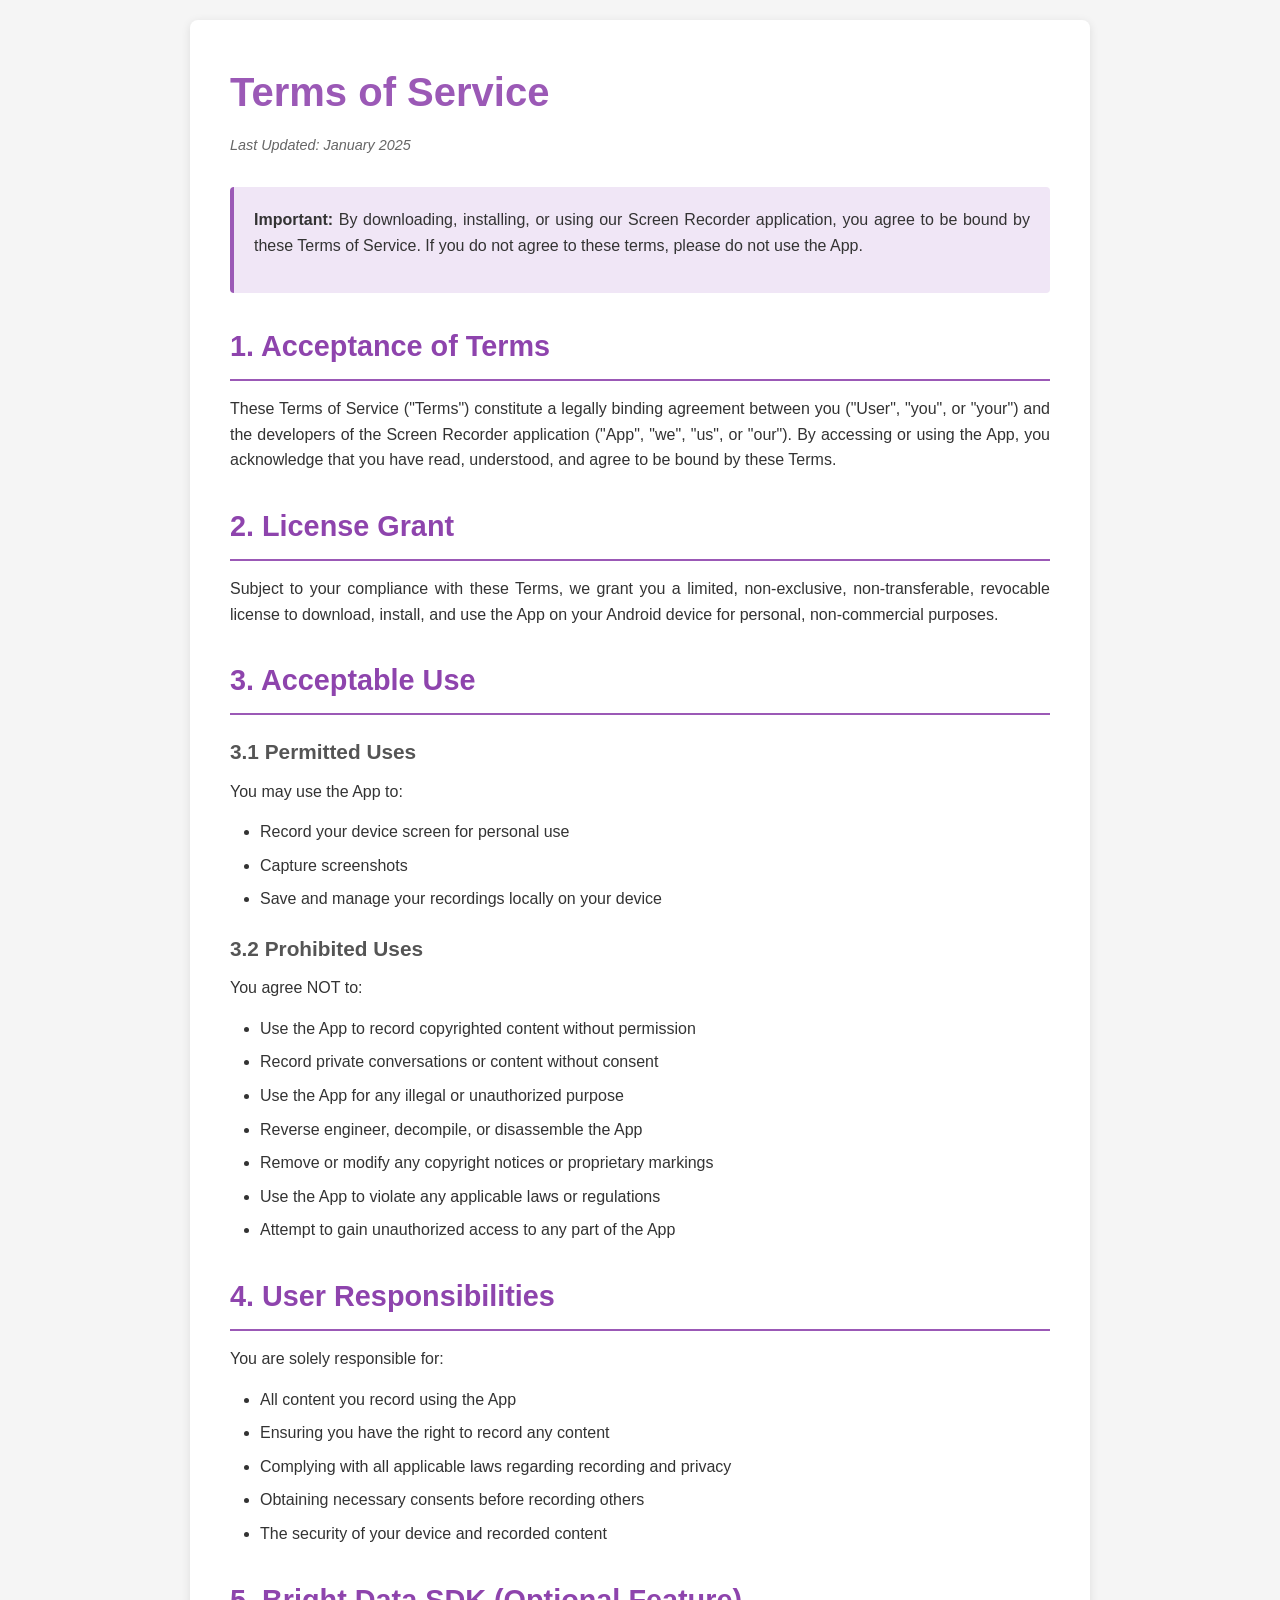
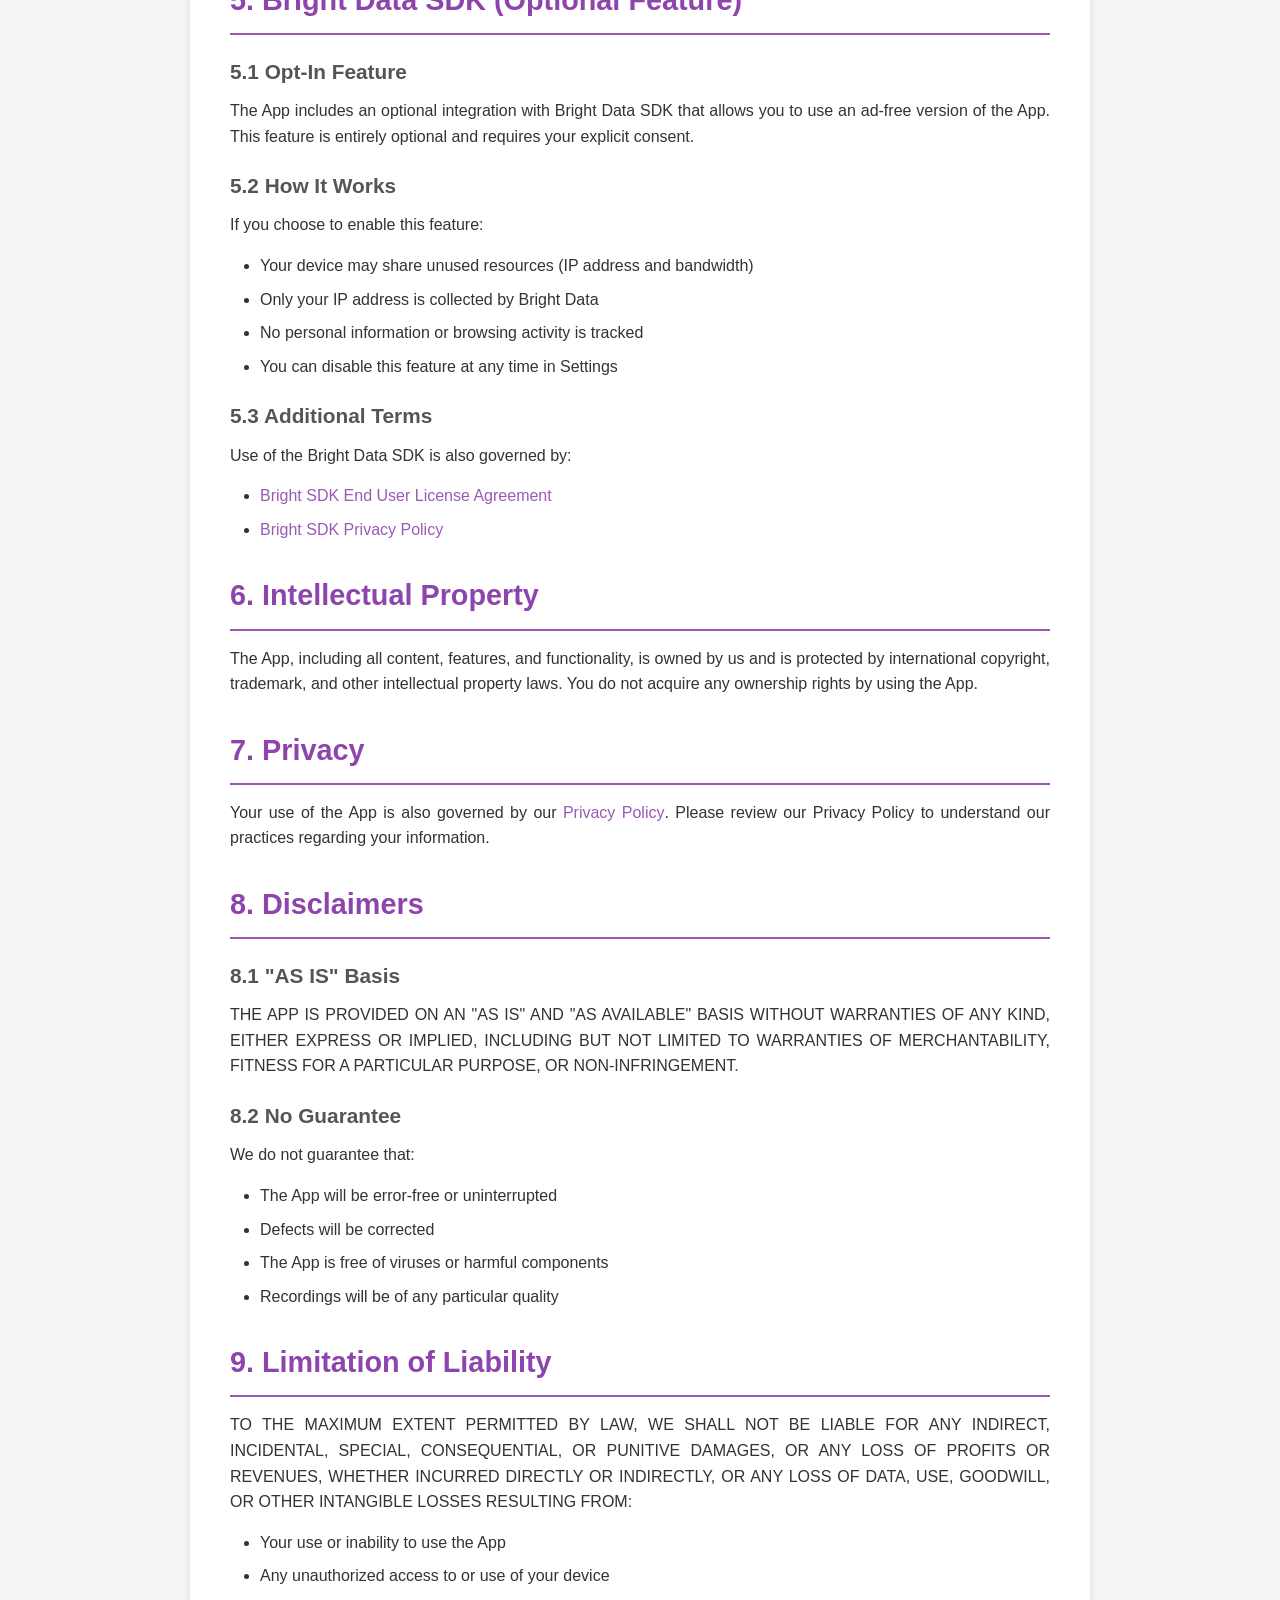
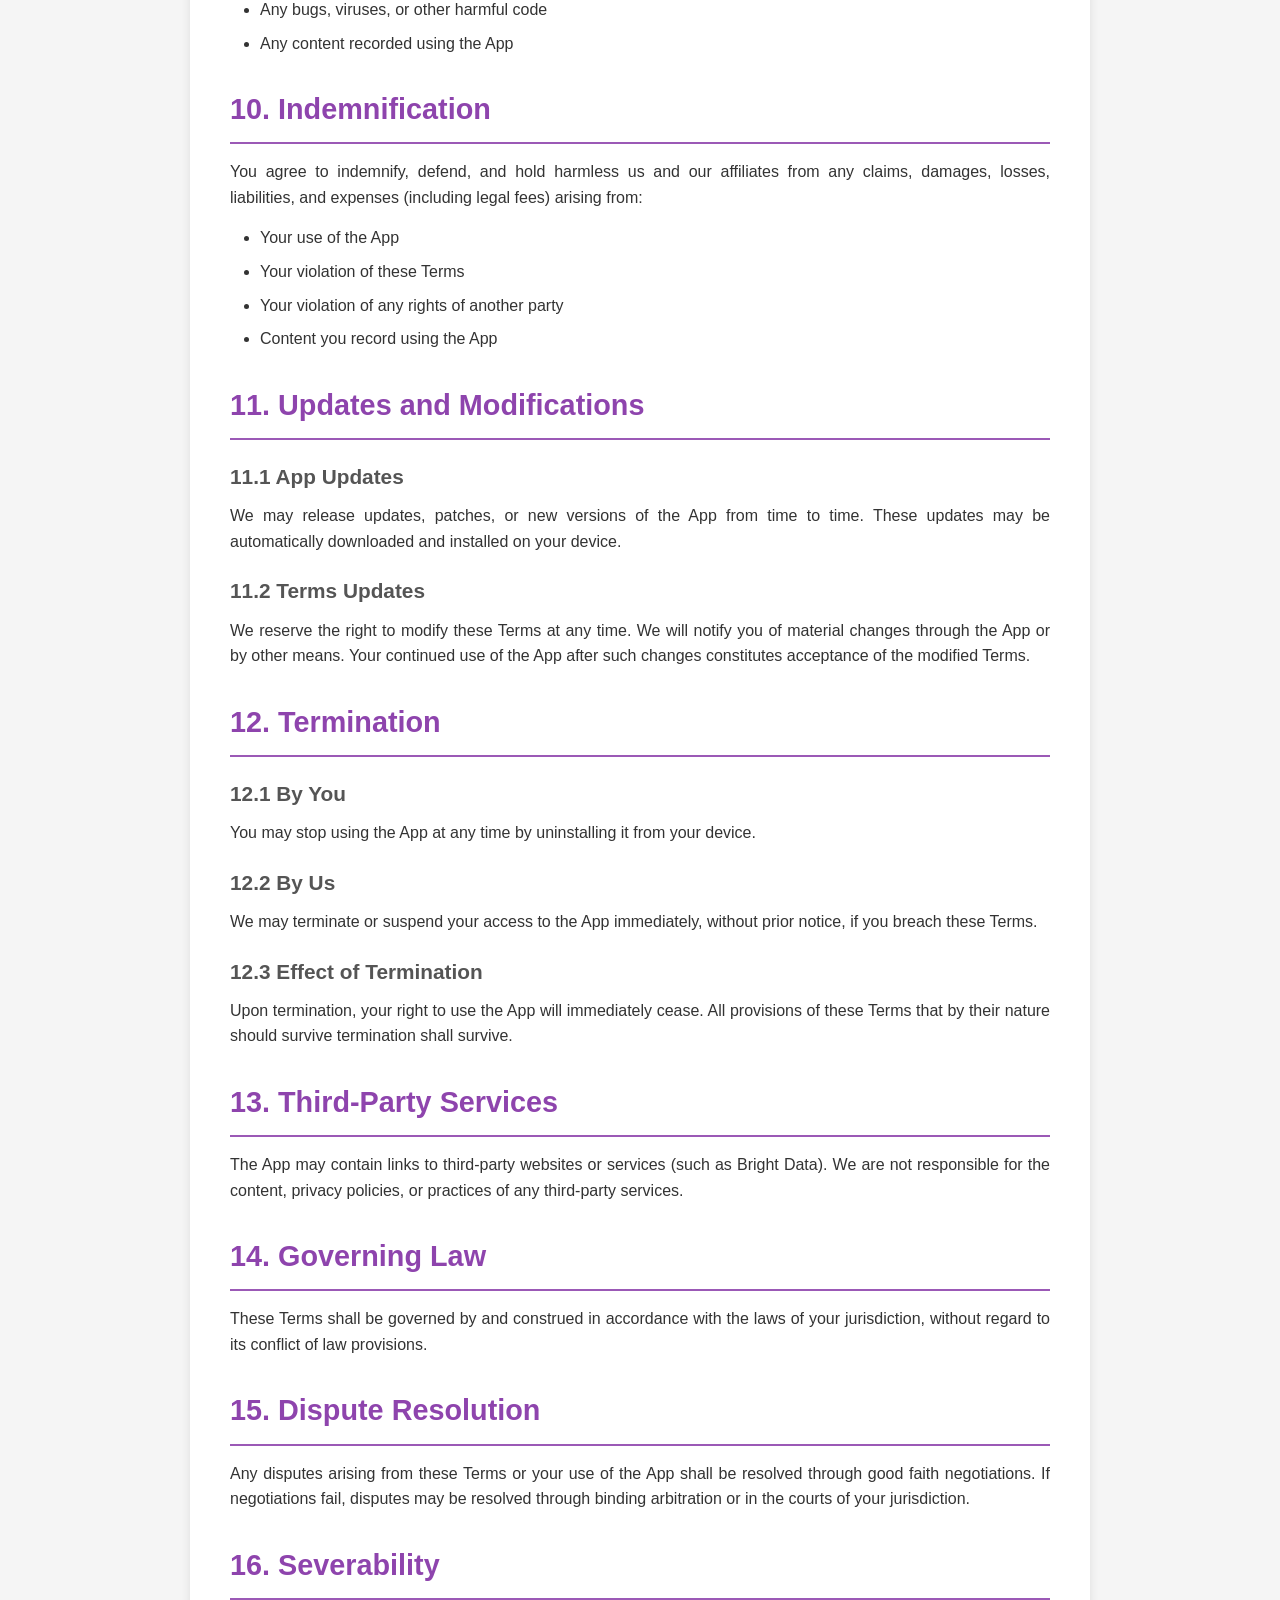
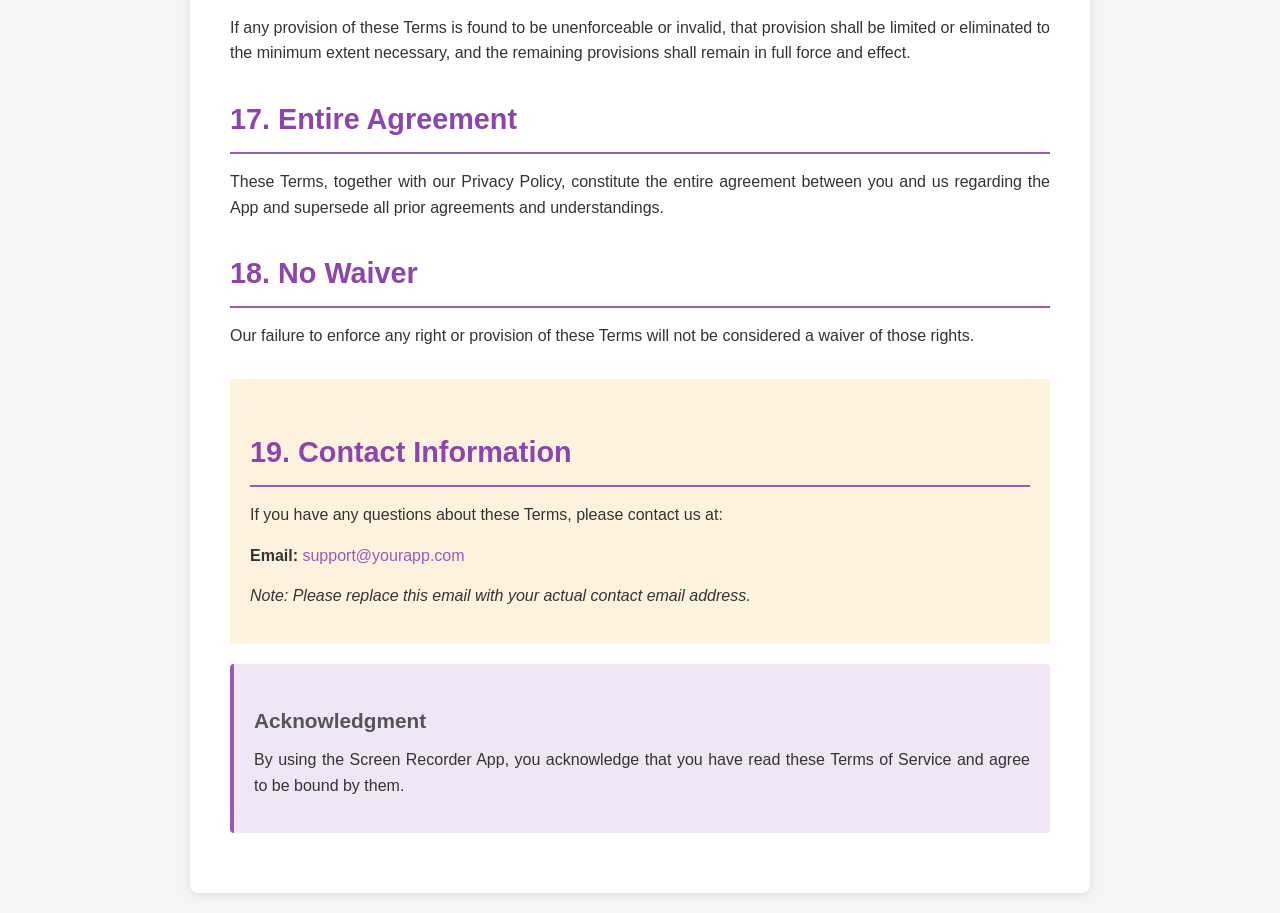
==== terms-of-service.html @ 28693e6d "Add files via upload Add privacy policy and terms of service" ====
<!DOCTYPE html>
<html lang="en">
<head>
    <meta charset="UTF-8">
    <meta name="viewport" content="width=device-width, initial-scale=1.0">
    <title>Terms of Service - Screen Recorder App</title>
    <style>
        * {
            margin: 0;
            padding: 0;
            box-sizing: border-box;
        }
        
        body {
            font-family: -apple-system, BlinkMacSystemFont, 'Segoe UI', Roboto, 'Helvetica Neue', Arial, sans-serif;
            line-height: 1.6;
            color: #333;
            background-color: #f5f5f5;
            padding: 20px;
        }
        
        .container {
            max-width: 900px;
            margin: 0 auto;
            background-color: white;
            padding: 40px;
            border-radius: 8px;
            box-shadow: 0 2px 10px rgba(0,0,0,0.1);
        }
        
        h1 {
            color: #9B59B6;
            margin-bottom: 10px;
            font-size: 2.5em;
        }
        
        .last-updated {
            color: #666;
            font-size: 0.9em;
            margin-bottom: 30px;
            font-style: italic;
        }
        
        h2 {
            color: #8E44AD;
            margin-top: 30px;
            margin-bottom: 15px;
            font-size: 1.8em;
            border-bottom: 2px solid #9B59B6;
            padding-bottom: 10px;
        }
        
        h3 {
            color: #555;
            margin-top: 20px;
            margin-bottom: 10px;
            font-size: 1.3em;
        }
        
        p {
            margin-bottom: 15px;
            text-align: justify;
        }
        
        ul, ol {
            margin-left: 30px;
            margin-bottom: 15px;
        }
        
        li {
            margin-bottom: 8px;
        }
        
        .highlight-box {
            background-color: #f0e6f6;
            border-left: 4px solid #9B59B6;
            padding: 20px;
            margin: 20px 0;
            border-radius: 4px;
        }
        
        a {
            color: #9B59B6;
            text-decoration: none;
            font-weight: 500;
        }
        
        a:hover {
            text-decoration: underline;
        }
        
        .contact-info {
            background-color: #fff3e0;
            padding: 20px;
            border-radius: 4px;
            margin-top: 30px;
        }
        
        @media (max-width: 768px) {
            .container {
                padding: 20px;
            }
            
            h1 {
                font-size: 2em;
            }
            
            h2 {
                font-size: 1.5em;
            }
        }
    </style>
</head>
<body>
    <div class="container">
        <h1>Terms of Service</h1>
        <p class="last-updated">Last Updated: January 2025</p>
        
        <div class="highlight-box">
            <p><strong>Important:</strong> By downloading, installing, or using our Screen Recorder application, you agree to be bound by these Terms of Service. If you do not agree to these terms, please do not use the App.</p>
        </div>
        
        <h2>1. Acceptance of Terms</h2>
        <p>These Terms of Service ("Terms") constitute a legally binding agreement between you ("User", "you", or "your") and the developers of the Screen Recorder application ("App", "we", "us", or "our"). By accessing or using the App, you acknowledge that you have read, understood, and agree to be bound by these Terms.</p>
        
        <h2>2. License Grant</h2>
        <p>Subject to your compliance with these Terms, we grant you a limited, non-exclusive, non-transferable, revocable license to download, install, and use the App on your Android device for personal, non-commercial purposes.</p>
        
        <h2>3. Acceptable Use</h2>
        
        <h3>3.1 Permitted Uses</h3>
        <p>You may use the App to:</p>
        <ul>
            <li>Record your device screen for personal use</li>
            <li>Capture screenshots</li>
            <li>Save and manage your recordings locally on your device</li>
        </ul>
        
        <h3>3.2 Prohibited Uses</h3>
        <p>You agree NOT to:</p>
        <ul>
            <li>Use the App to record copyrighted content without permission</li>
            <li>Record private conversations or content without consent</li>
            <li>Use the App for any illegal or unauthorized purpose</li>
            <li>Reverse engineer, decompile, or disassemble the App</li>
            <li>Remove or modify any copyright notices or proprietary markings</li>
            <li>Use the App to violate any applicable laws or regulations</li>
            <li>Attempt to gain unauthorized access to any part of the App</li>
        </ul>
        
        <h2>4. User Responsibilities</h2>
        <p>You are solely responsible for:</p>
        <ul>
            <li>All content you record using the App</li>
            <li>Ensuring you have the right to record any content</li>
            <li>Complying with all applicable laws regarding recording and privacy</li>
            <li>Obtaining necessary consents before recording others</li>
            <li>The security of your device and recorded content</li>
        </ul>
        
        <h2>5. Bright Data SDK (Optional Feature)</h2>
        
        <h3>5.1 Opt-In Feature</h3>
        <p>The App includes an optional integration with Bright Data SDK that allows you to use an ad-free version of the App. This feature is entirely optional and requires your explicit consent.</p>
        
        <h3>5.2 How It Works</h3>
        <p>If you choose to enable this feature:</p>
        <ul>
            <li>Your device may share unused resources (IP address and bandwidth)</li>
            <li>Only your IP address is collected by Bright Data</li>
            <li>No personal information or browsing activity is tracked</li>
            <li>You can disable this feature at any time in Settings</li>
        </ul>
        
        <h3>5.3 Additional Terms</h3>
        <p>Use of the Bright Data SDK is also governed by:</p>
        <ul>
            <li><a href="https://bright-sdk.com/EULA" target="_blank">Bright SDK End User License Agreement</a></li>
            <li><a href="https://bright-sdk.com/privacy-policy" target="_blank">Bright SDK Privacy Policy</a></li>
        </ul>
        
        <h2>6. Intellectual Property</h2>
        <p>The App, including all content, features, and functionality, is owned by us and is protected by international copyright, trademark, and other intellectual property laws. You do not acquire any ownership rights by using the App.</p>
        
        <h2>7. Privacy</h2>
        <p>Your use of the App is also governed by our <a href="privacy-policy.html">Privacy Policy</a>. Please review our Privacy Policy to understand our practices regarding your information.</p>
        
        <h2>8. Disclaimers</h2>
        
        <h3>8.1 "AS IS" Basis</h3>
        <p>THE APP IS PROVIDED ON AN "AS IS" AND "AS AVAILABLE" BASIS WITHOUT WARRANTIES OF ANY KIND, EITHER EXPRESS OR IMPLIED, INCLUDING BUT NOT LIMITED TO WARRANTIES OF MERCHANTABILITY, FITNESS FOR A PARTICULAR PURPOSE, OR NON-INFRINGEMENT.</p>
        
        <h3>8.2 No Guarantee</h3>
        <p>We do not guarantee that:</p>
        <ul>
            <li>The App will be error-free or uninterrupted</li>
            <li>Defects will be corrected</li>
            <li>The App is free of viruses or harmful components</li>
            <li>Recordings will be of any particular quality</li>
        </ul>
        
        <h2>9. Limitation of Liability</h2>
        <p>TO THE MAXIMUM EXTENT PERMITTED BY LAW, WE SHALL NOT BE LIABLE FOR ANY INDIRECT, INCIDENTAL, SPECIAL, CONSEQUENTIAL, OR PUNITIVE DAMAGES, OR ANY LOSS OF PROFITS OR REVENUES, WHETHER INCURRED DIRECTLY OR INDIRECTLY, OR ANY LOSS OF DATA, USE, GOODWILL, OR OTHER INTANGIBLE LOSSES RESULTING FROM:</p>
        <ul>
            <li>Your use or inability to use the App</li>
            <li>Any unauthorized access to or use of your device</li>
            <li>Any bugs, viruses, or other harmful code</li>
            <li>Any content recorded using the App</li>
        </ul>
        
        <h2>10. Indemnification</h2>
        <p>You agree to indemnify, defend, and hold harmless us and our affiliates from any claims, damages, losses, liabilities, and expenses (including legal fees) arising from:</p>
        <ul>
            <li>Your use of the App</li>
            <li>Your violation of these Terms</li>
            <li>Your violation of any rights of another party</li>
            <li>Content you record using the App</li>
        </ul>
        
        <h2>11. Updates and Modifications</h2>
        
        <h3>11.1 App Updates</h3>
        <p>We may release updates, patches, or new versions of the App from time to time. These updates may be automatically downloaded and installed on your device.</p>
        
        <h3>11.2 Terms Updates</h3>
        <p>We reserve the right to modify these Terms at any time. We will notify you of material changes through the App or by other means. Your continued use of the App after such changes constitutes acceptance of the modified Terms.</p>
        
        <h2>12. Termination</h2>
        
        <h3>12.1 By You</h3>
        <p>You may stop using the App at any time by uninstalling it from your device.</p>
        
        <h3>12.2 By Us</h3>
        <p>We may terminate or suspend your access to the App immediately, without prior notice, if you breach these Terms.</p>
        
        <h3>12.3 Effect of Termination</h3>
        <p>Upon termination, your right to use the App will immediately cease. All provisions of these Terms that by their nature should survive termination shall survive.</p>
        
        <h2>13. Third-Party Services</h2>
        <p>The App may contain links to third-party websites or services (such as Bright Data). We are not responsible for the content, privacy policies, or practices of any third-party services.</p>
        
        <h2>14. Governing Law</h2>
        <p>These Terms shall be governed by and construed in accordance with the laws of your jurisdiction, without regard to its conflict of law provisions.</p>
        
        <h2>15. Dispute Resolution</h2>
        <p>Any disputes arising from these Terms or your use of the App shall be resolved through good faith negotiations. If negotiations fail, disputes may be resolved through binding arbitration or in the courts of your jurisdiction.</p>
        
        <h2>16. Severability</h2>
        <p>If any provision of these Terms is found to be unenforceable or invalid, that provision shall be limited or eliminated to the minimum extent necessary, and the remaining provisions shall remain in full force and effect.</p>
        
        <h2>17. Entire Agreement</h2>
        <p>These Terms, together with our Privacy Policy, constitute the entire agreement between you and us regarding the App and supersede all prior agreements and understandings.</p>
        
        <h2>18. No Waiver</h2>
        <p>Our failure to enforce any right or provision of these Terms will not be considered a waiver of those rights.</p>
        
        <div class="contact-info">
            <h2>19. Contact Information</h2>
            <p>If you have any questions about these Terms, please contact us at:</p>
            <p><strong>Email:</strong> <a href="mailto:support@yourapp.com">support@yourapp.com</a></p>
            <p><em>Note: Please replace this email with your actual contact email address.</em></p>
        </div>
        
        <div class="highlight-box">
            <h3>Acknowledgment</h3>
            <p>By using the Screen Recorder App, you acknowledge that you have read these Terms of Service and agree to be bound by them.</p>
        </div>
    </div>
</body>
</html>
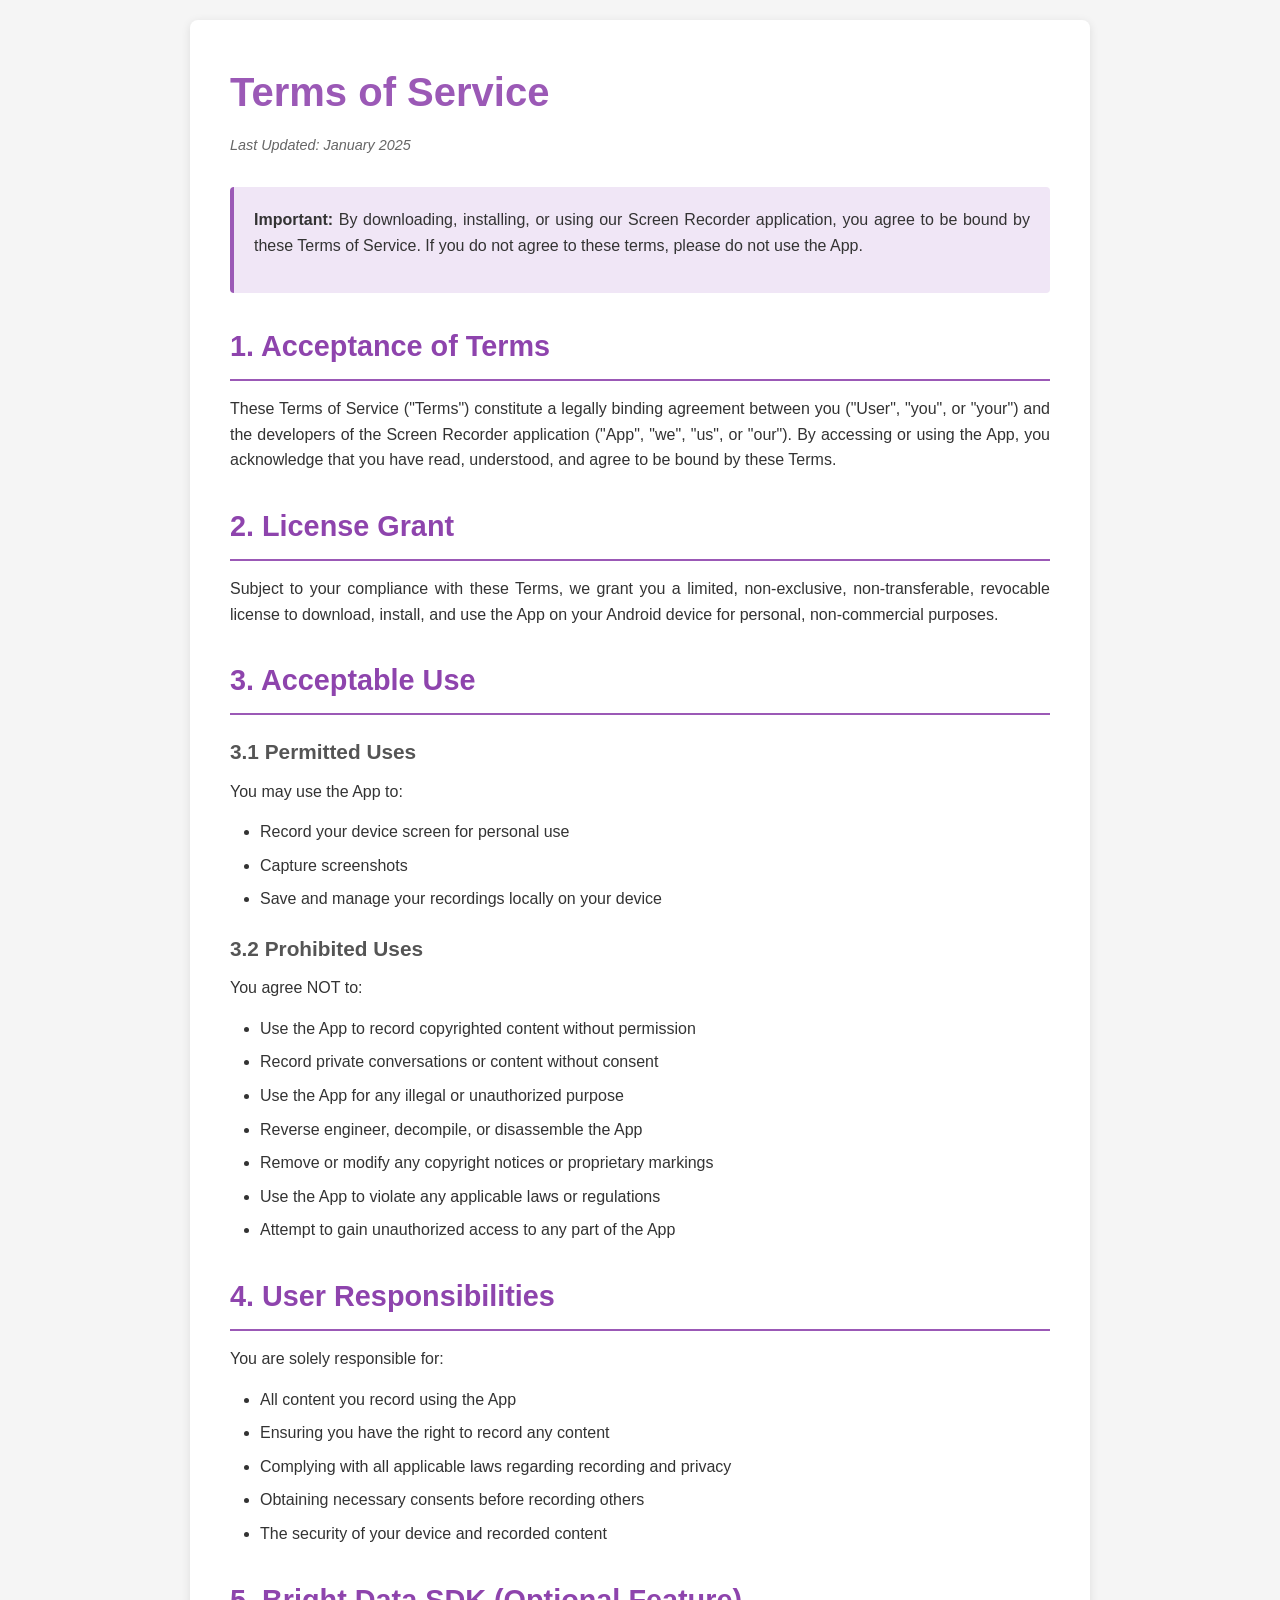
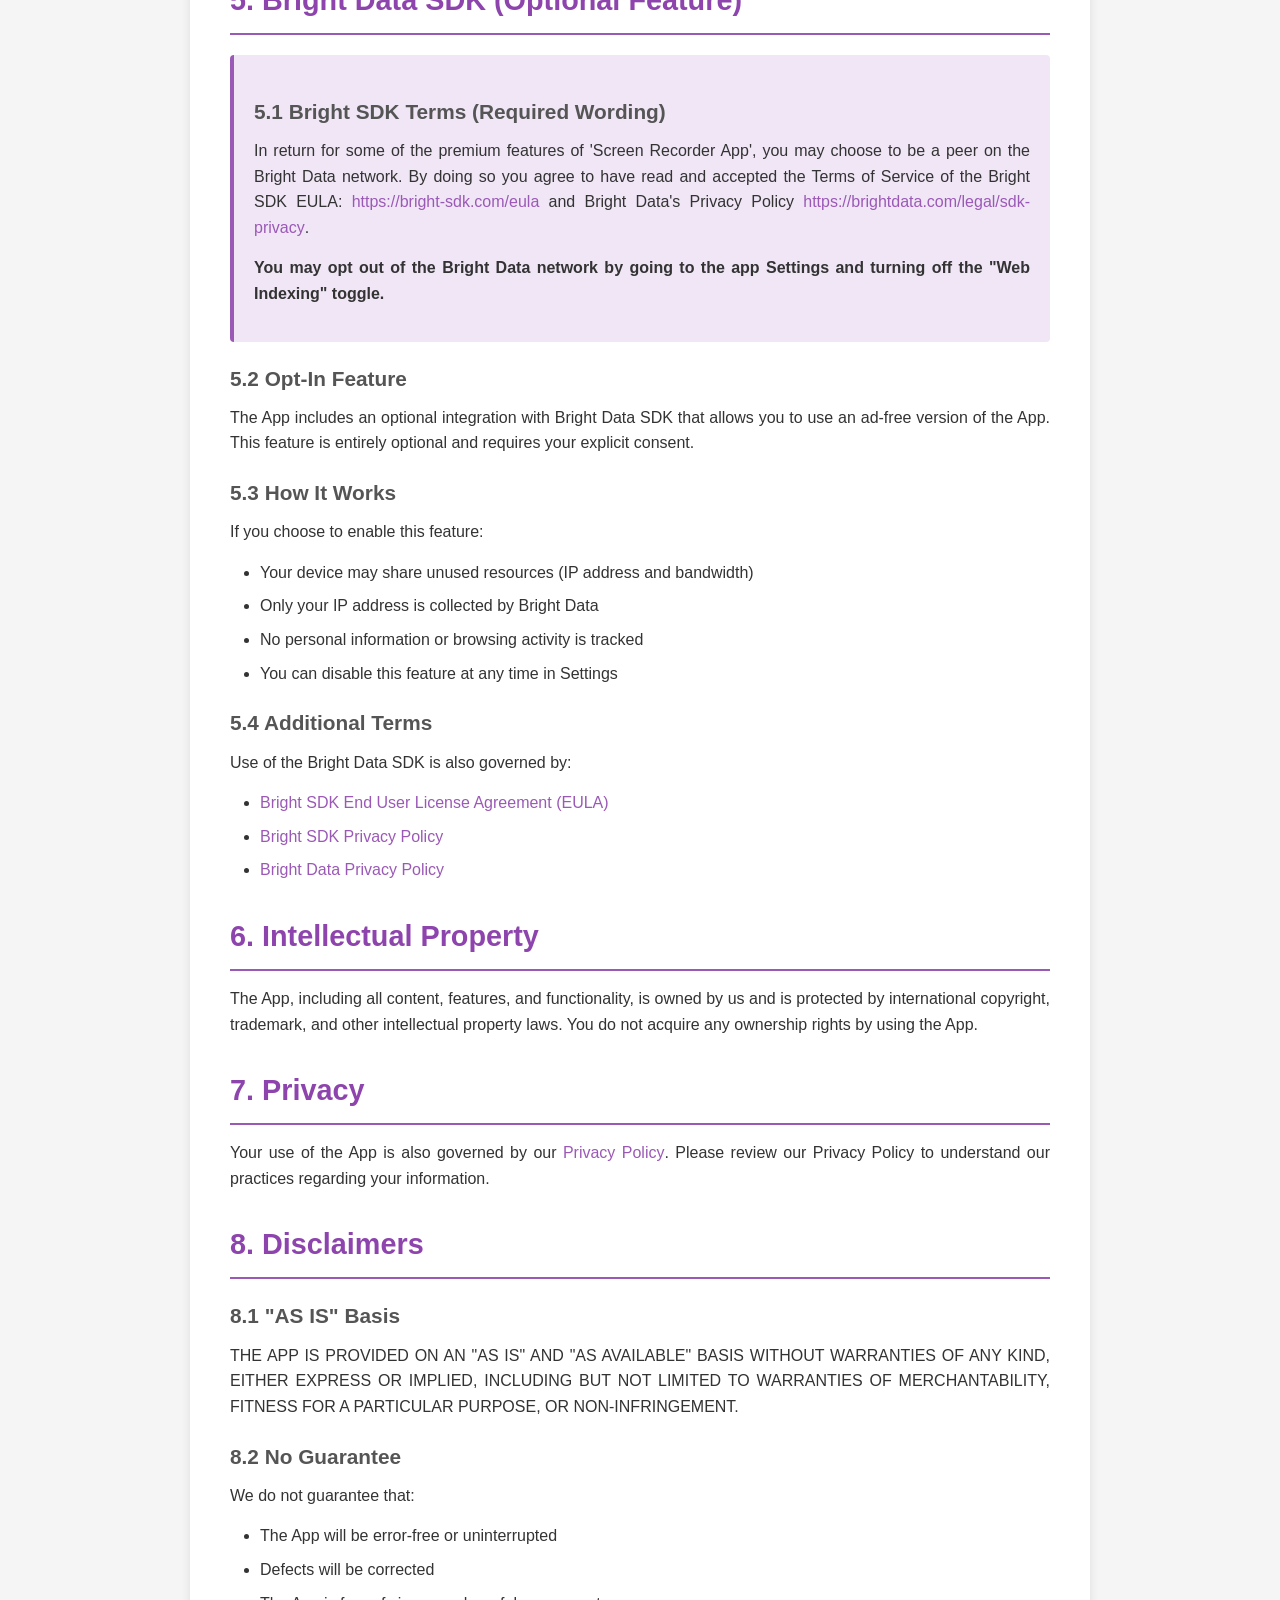
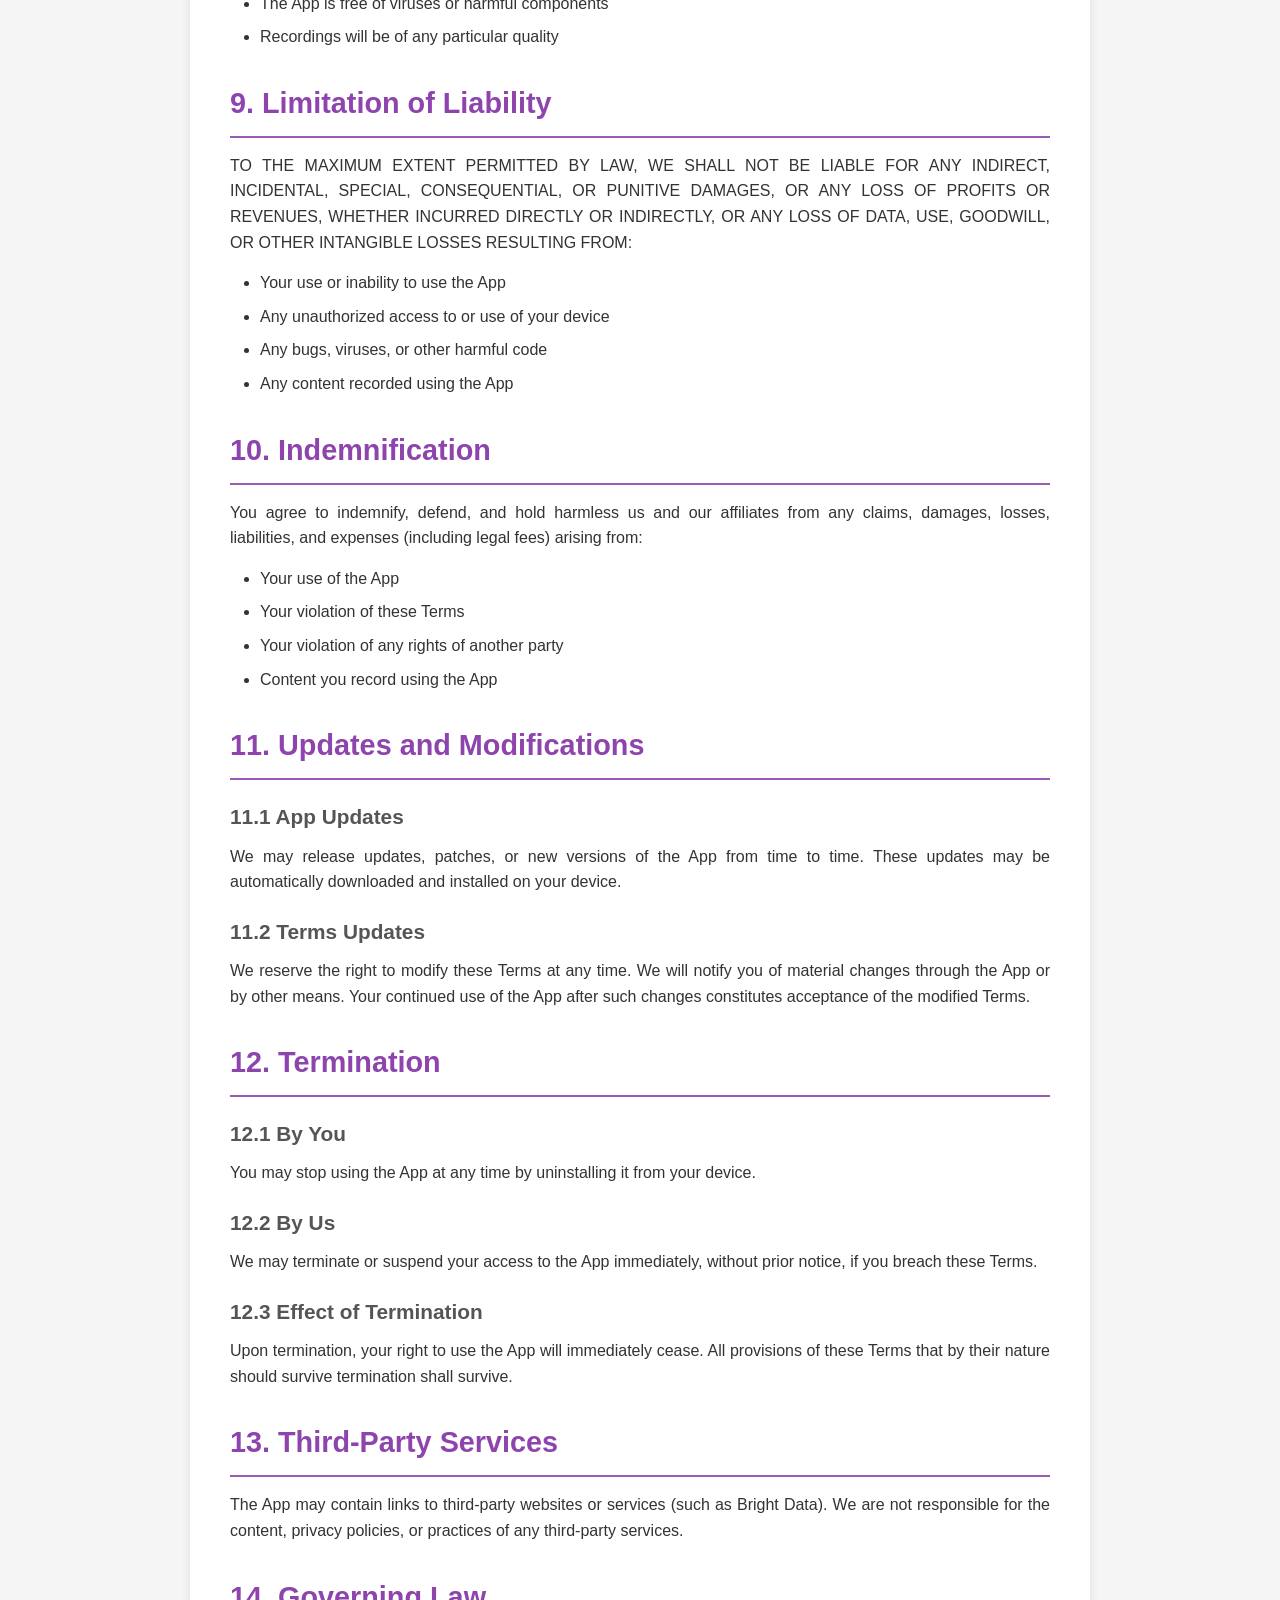
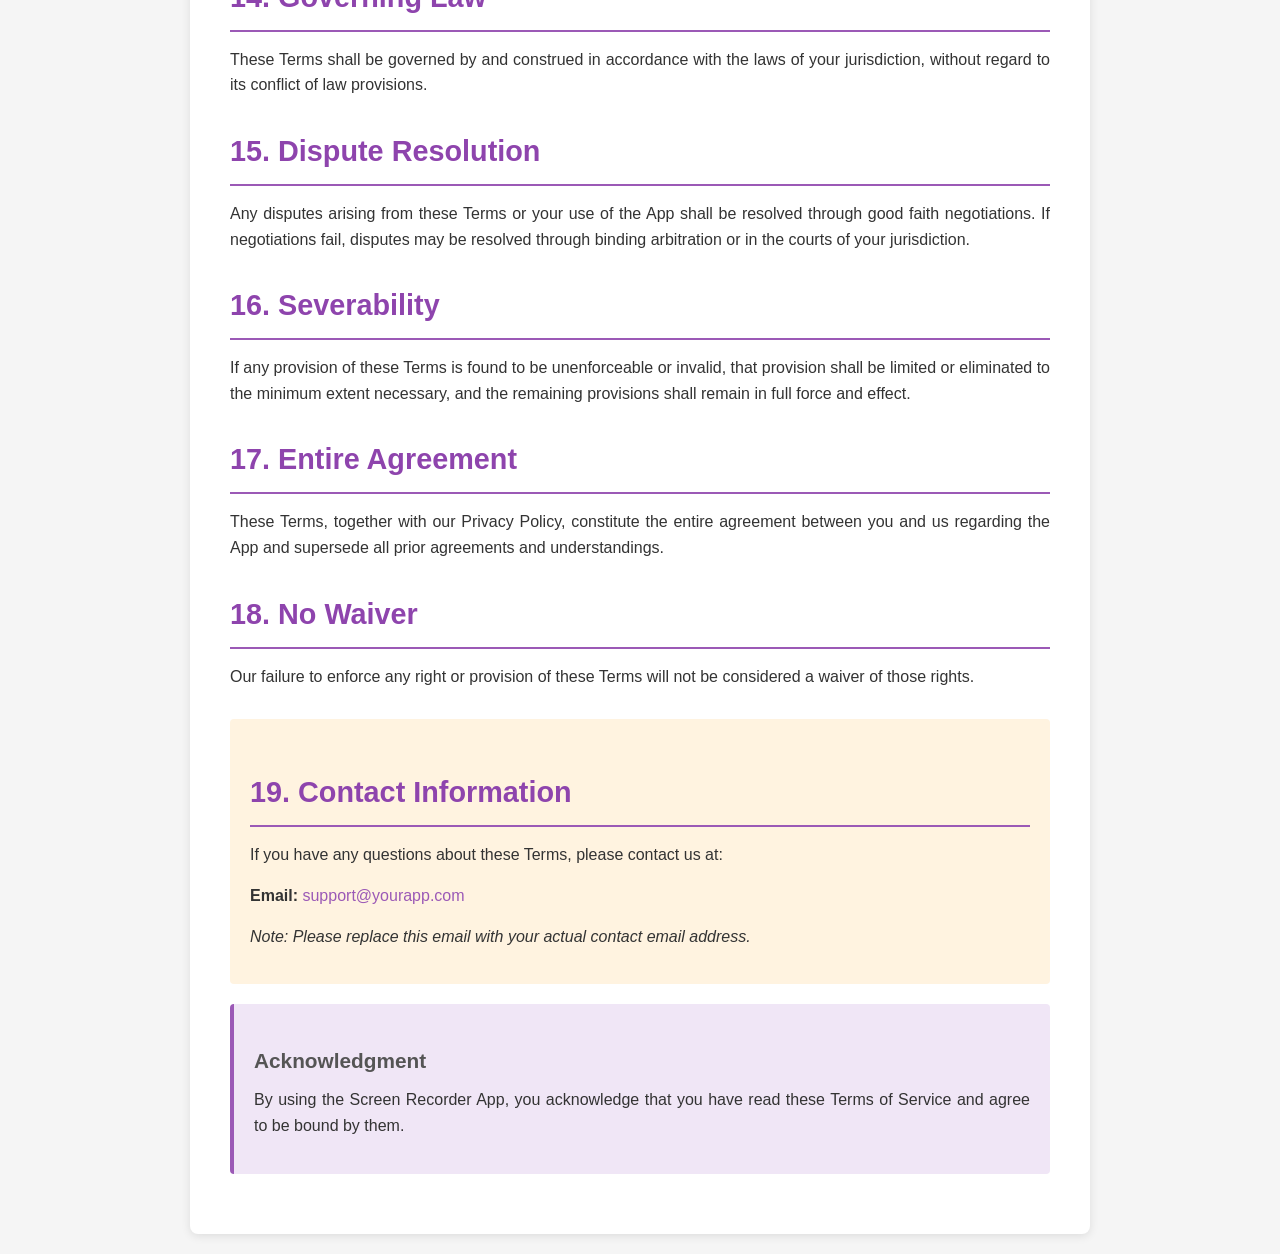
==== commit 4dccceb6: "Update Bright Data SDK terms and structure" ====
--- a/terms-of-service.html
+++ b/terms-of-service.html
@@ -159,11 +159,18 @@
         </ul>
         
         <h2>5. Bright Data SDK (Optional Feature)</h2>
-        
-        <h3>5.1 Opt-In Feature</h3>
+
+        <div class="highlight-box">
+            <h3>5.1 Bright SDK Terms (Required Wording)</h3>
+            <p>In return for some of the premium features of 'Screen Recorder App', you may choose to be a peer on the Bright Data network. By doing so you agree to have read and accepted the Terms of Service of the Bright SDK EULA: <a href="https://bright-sdk.com/eula" target="_blank">https://bright-sdk.com/eula</a> and Bright Data's Privacy Policy <a href="https://brightdata.com/legal/sdk-privacy" target="_blank">https://brightdata.com/legal/sdk-privacy</a>.</p>
+
+            <p><strong>You may opt out of the Bright Data network by going to the app Settings and turning off the "Web Indexing" toggle.</strong></p>
+        </div>
+
+        <h3>5.2 Opt-In Feature</h3>
         <p>The App includes an optional integration with Bright Data SDK that allows you to use an ad-free version of the App. This feature is entirely optional and requires your explicit consent.</p>
-        
-        <h3>5.2 How It Works</h3>
+
+        <h3>5.3 How It Works</h3>
         <p>If you choose to enable this feature:</p>
         <ul>
             <li>Your device may share unused resources (IP address and bandwidth)</li>
@@ -171,12 +178,13 @@
             <li>No personal information or browsing activity is tracked</li>
             <li>You can disable this feature at any time in Settings</li>
         </ul>
-        
-        <h3>5.3 Additional Terms</h3>
+
+        <h3>5.4 Additional Terms</h3>
         <p>Use of the Bright Data SDK is also governed by:</p>
         <ul>
-            <li><a href="https://bright-sdk.com/EULA" target="_blank">Bright SDK End User License Agreement</a></li>
+            <li><a href="https://bright-sdk.com/eula" target="_blank">Bright SDK End User License Agreement (EULA)</a></li>
             <li><a href="https://bright-sdk.com/privacy-policy" target="_blank">Bright SDK Privacy Policy</a></li>
+            <li><a href="https://brightdata.com/legal/sdk-privacy" target="_blank">Bright Data Privacy Policy</a></li>
         </ul>
         
         <h2>6. Intellectual Property</h2>
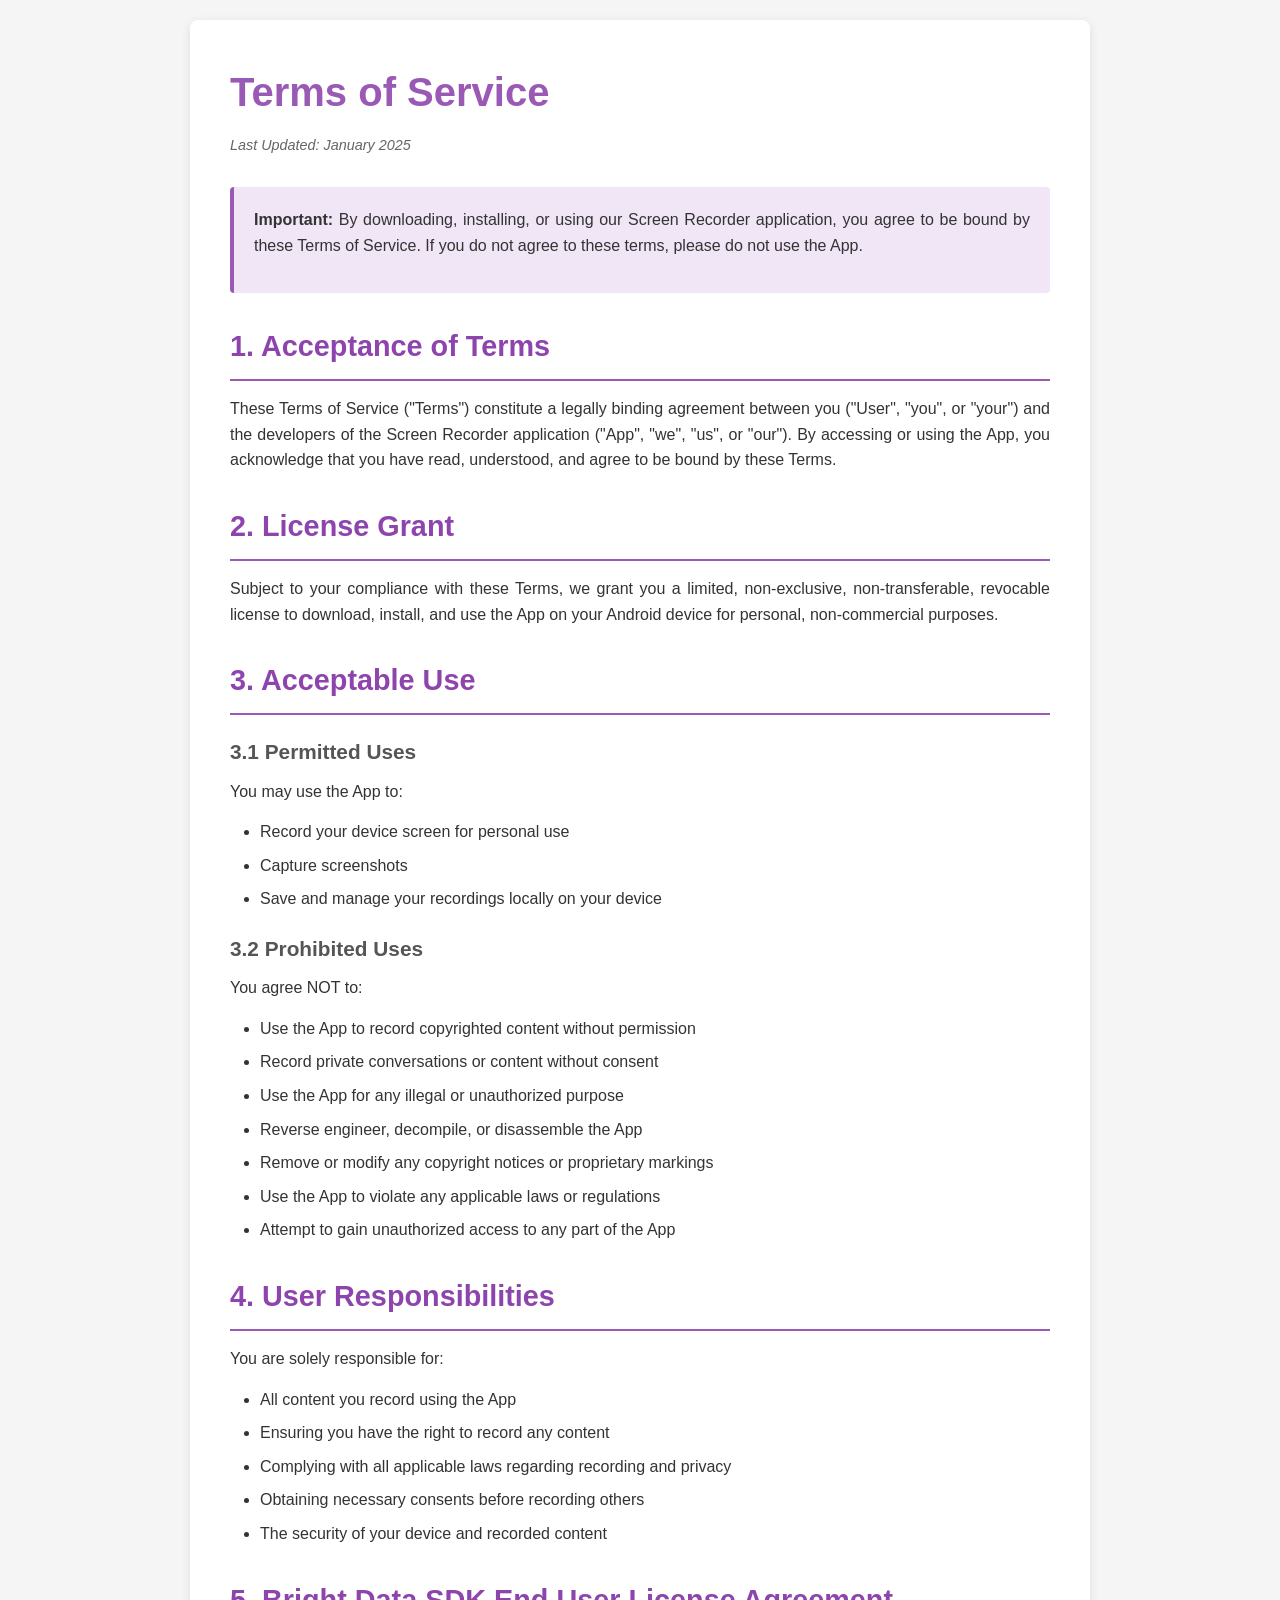
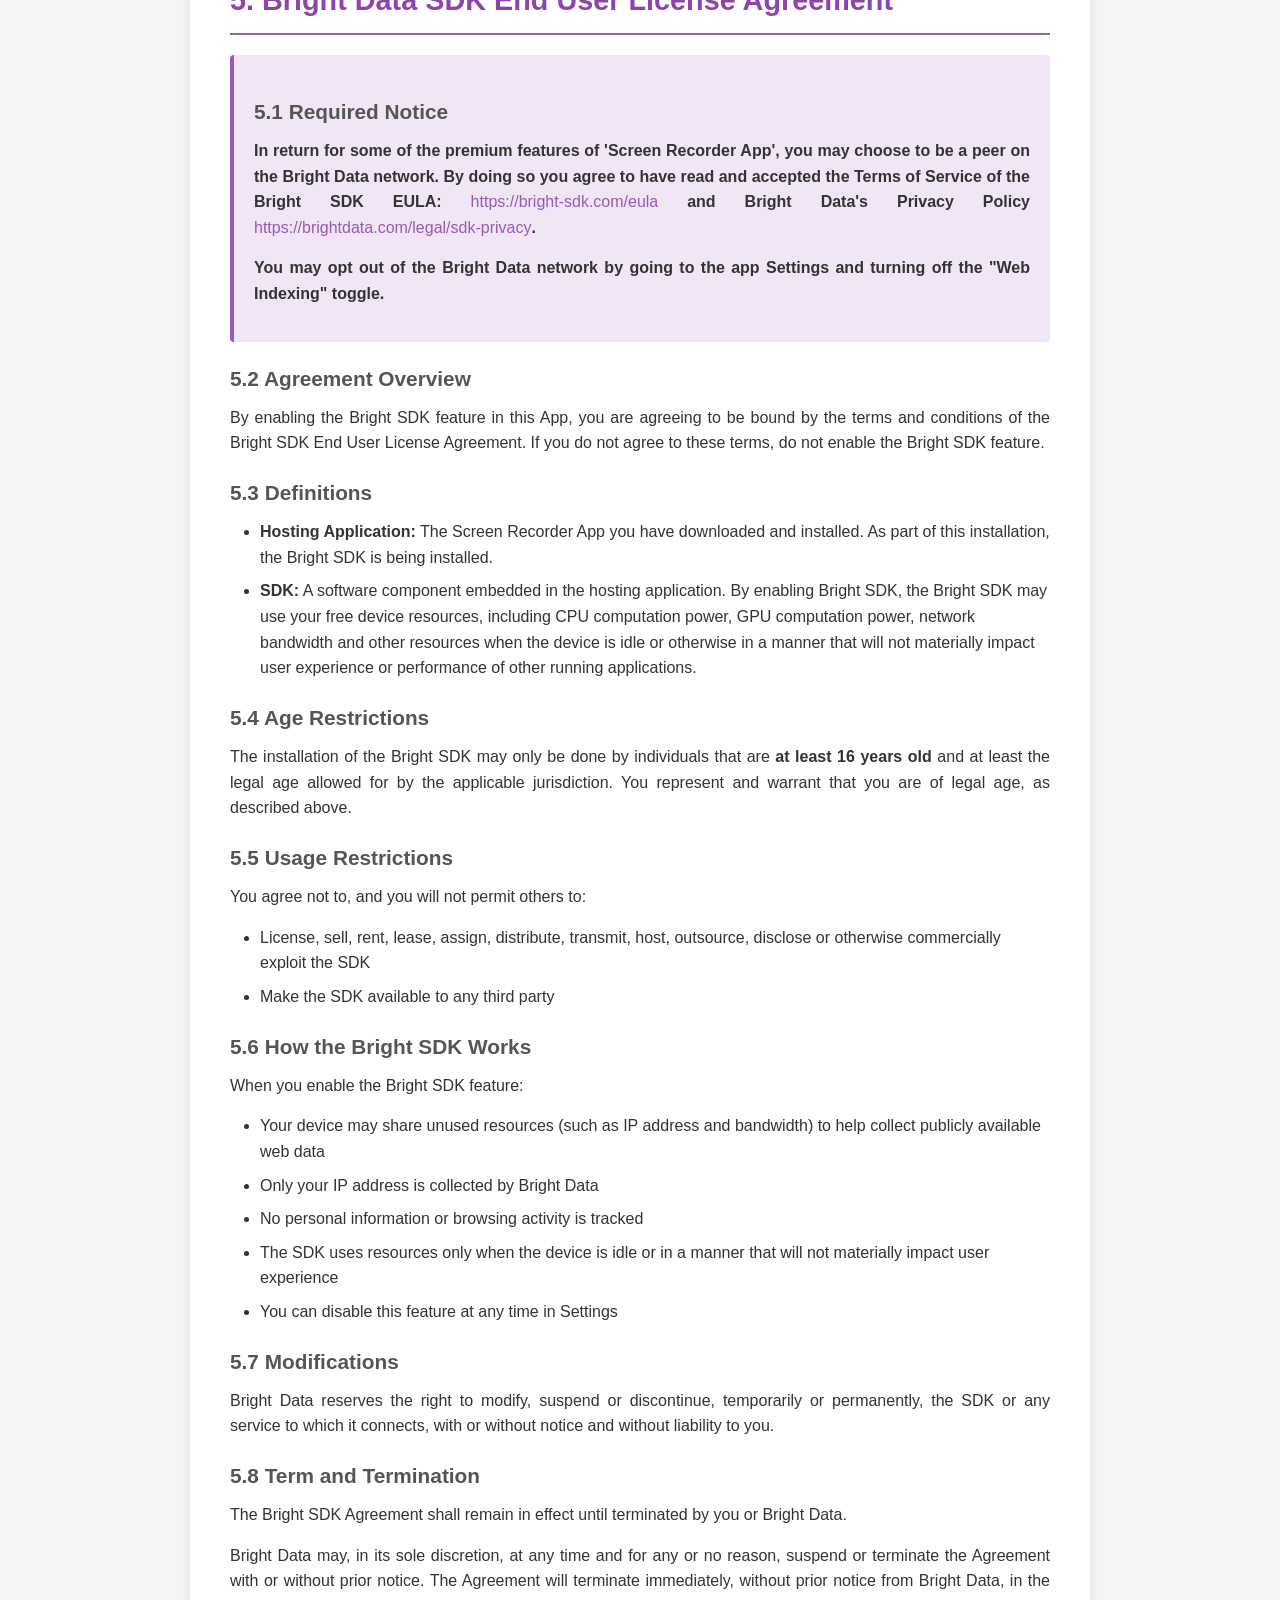
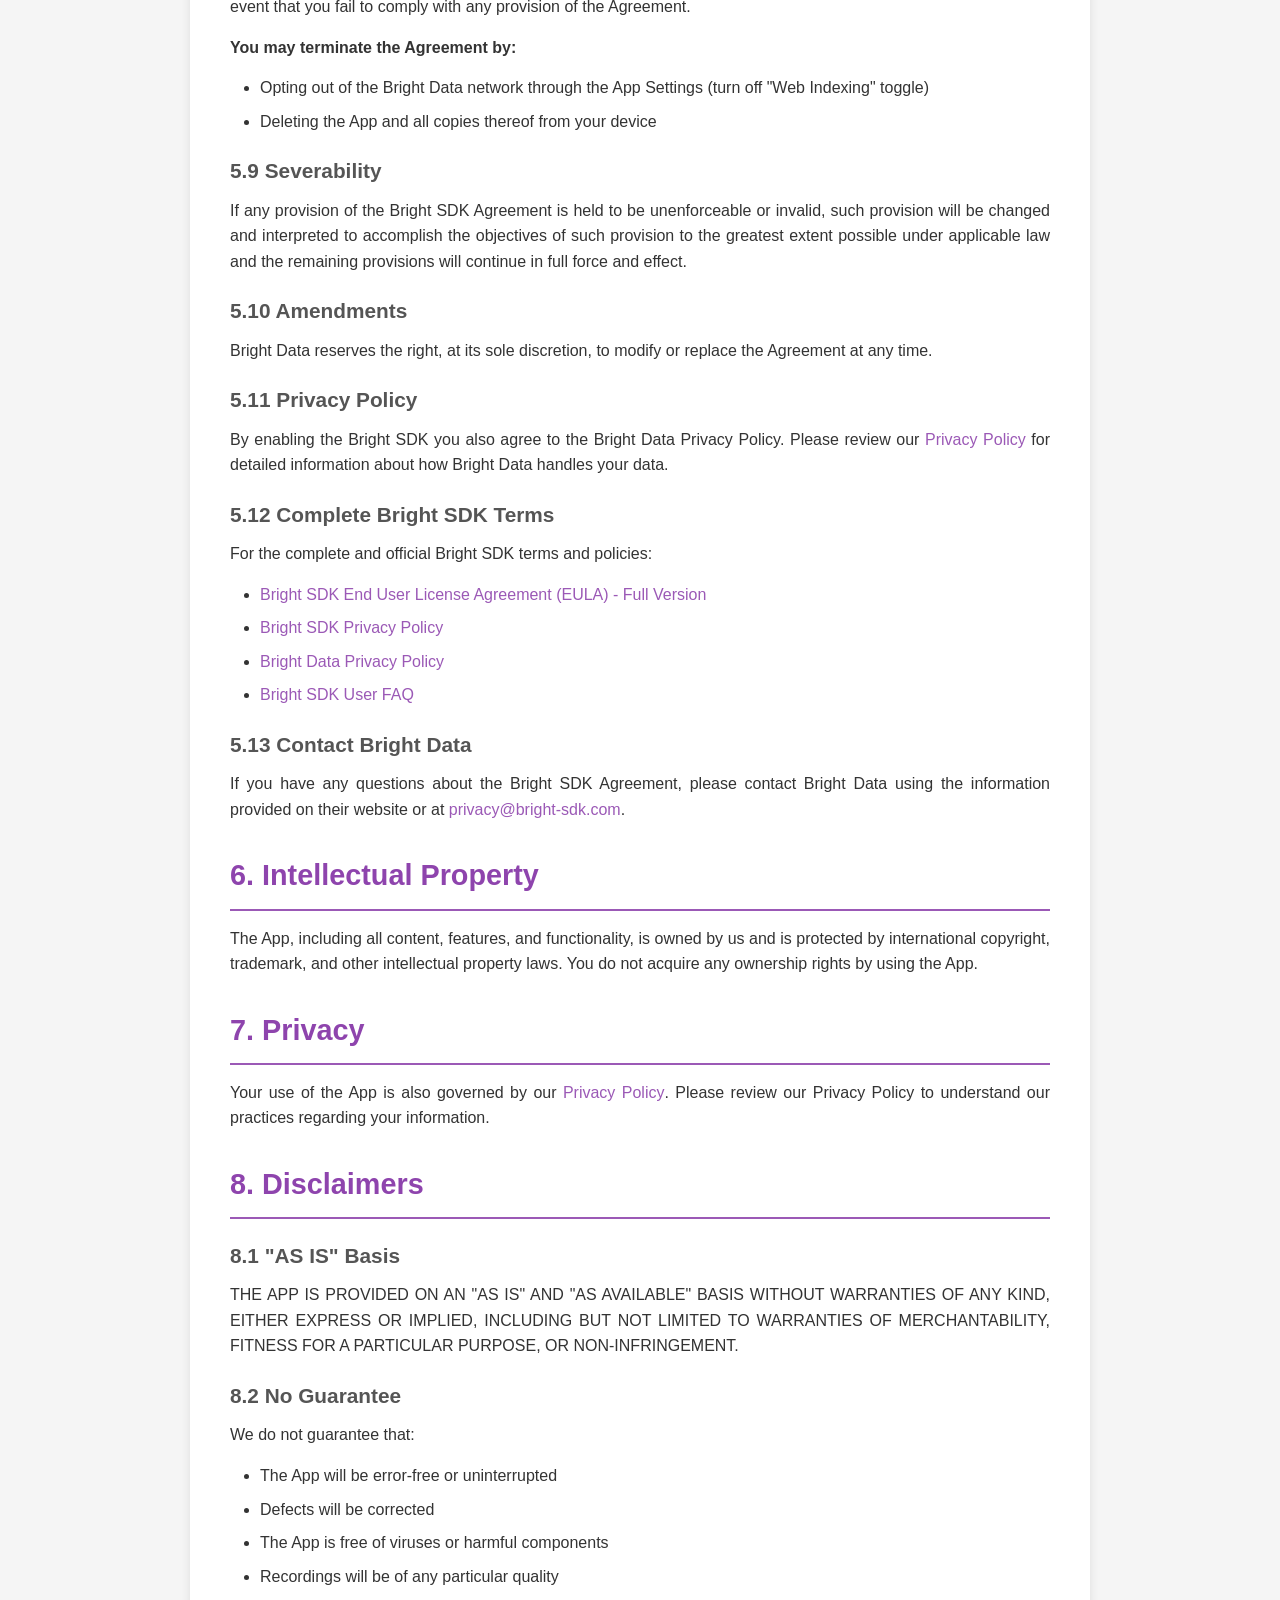
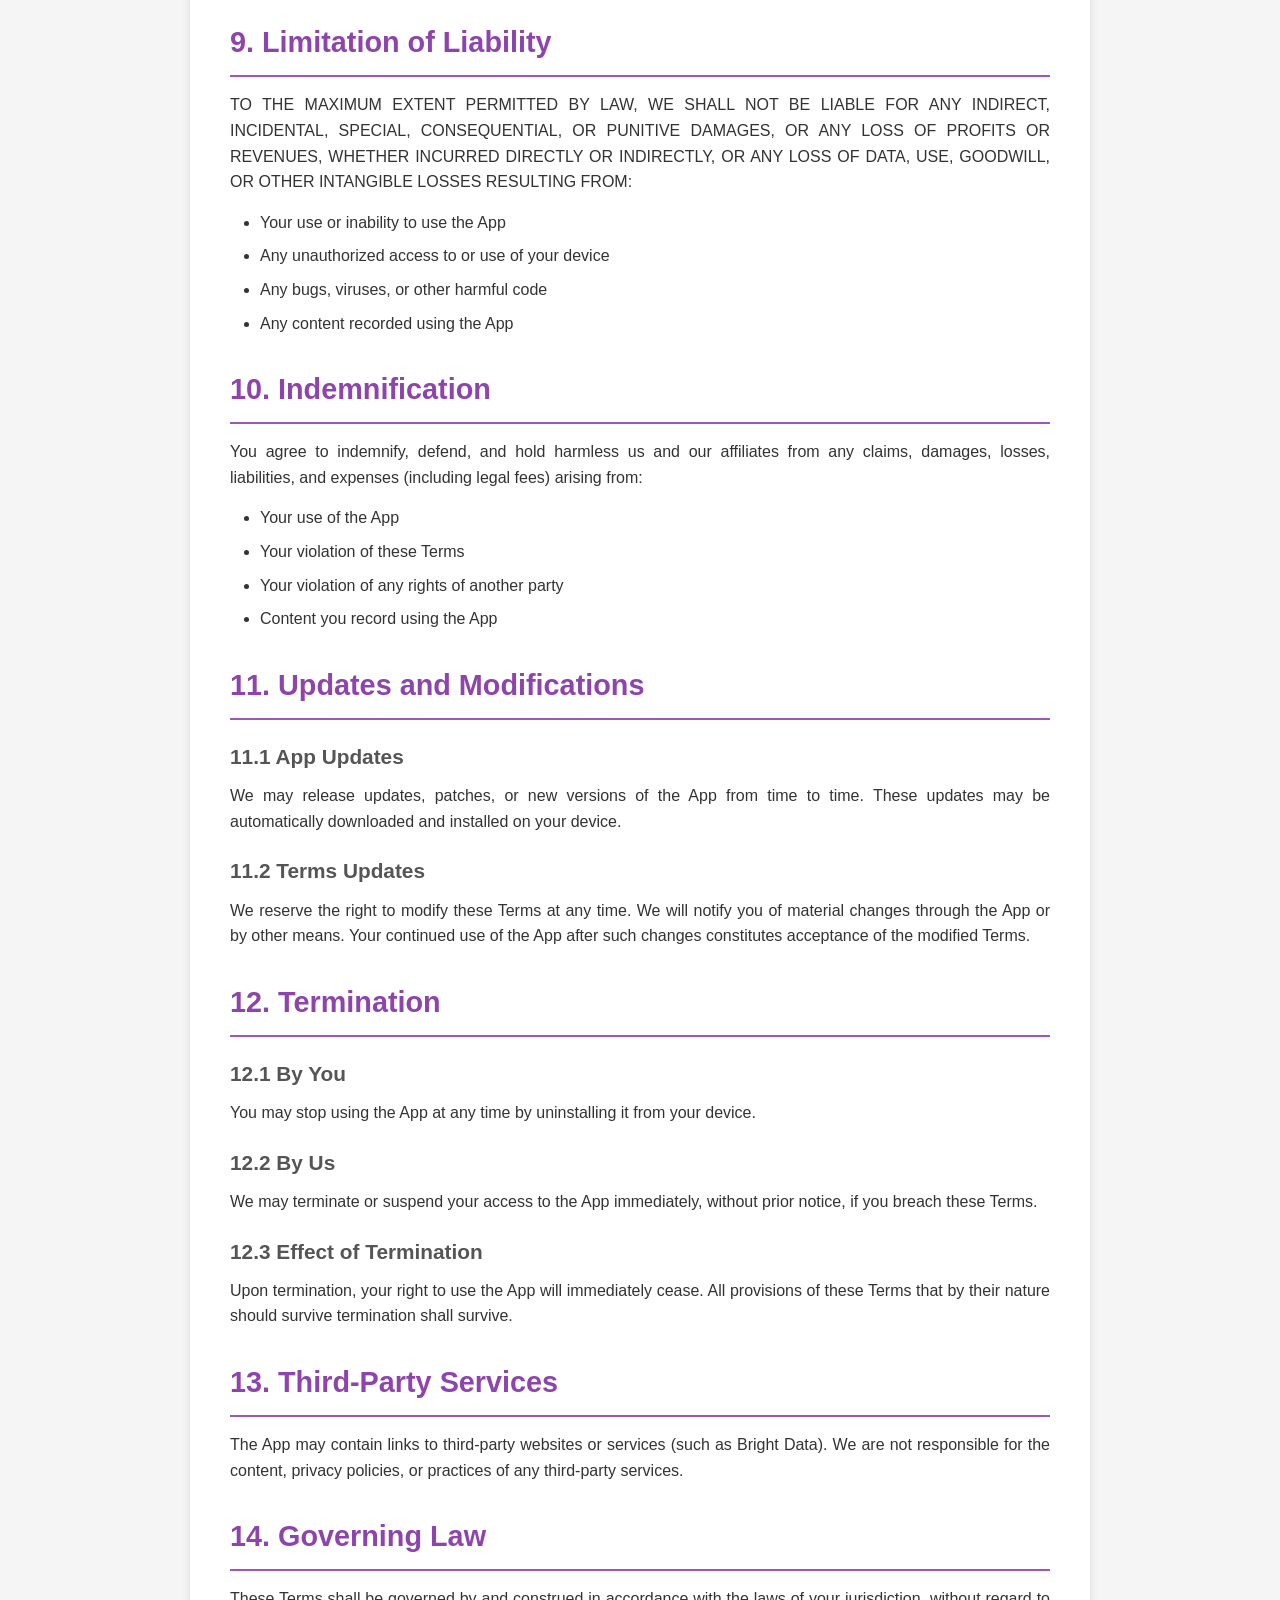
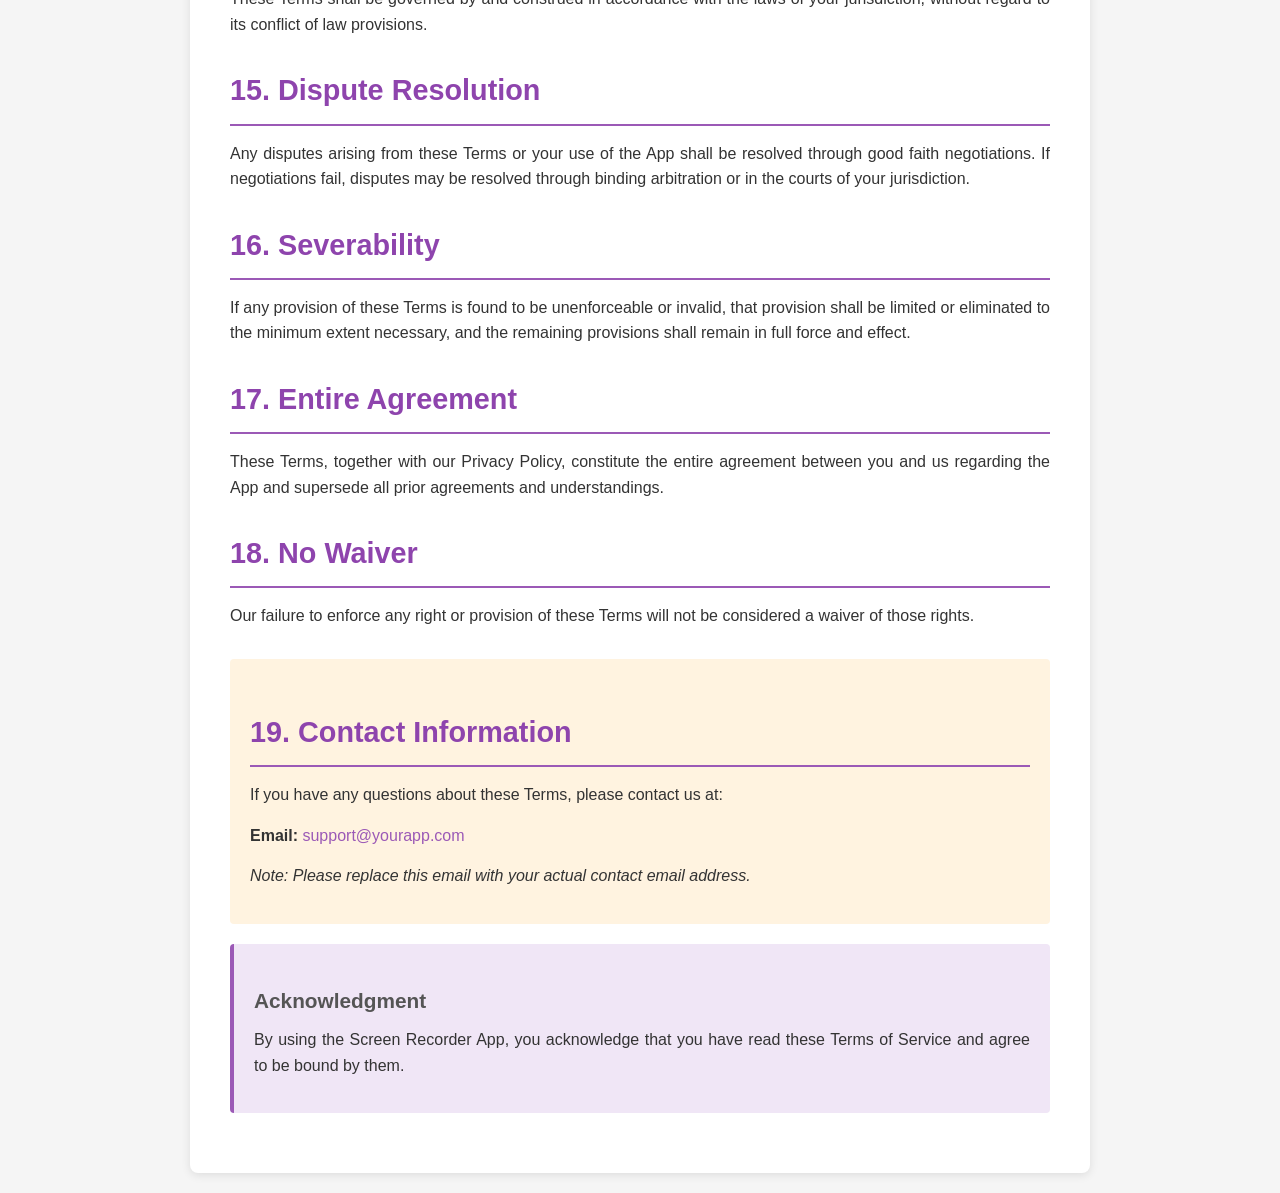
==== commit 65e4be5e: "Revise Bright Data SDK terms and conditions Updated section titles and content for the Bright Data S" ====
--- a/terms-of-service.html
+++ b/terms-of-service.html
@@ -158,34 +158,78 @@
             <li>The security of your device and recorded content</li>
         </ul>
         
-        <h2>5. Bright Data SDK (Optional Feature)</h2>
+        <h2>5. Bright Data SDK End User License Agreement</h2>
 
         <div class="highlight-box">
-            <h3>5.1 Bright SDK Terms (Required Wording)</h3>
-            <p>In return for some of the premium features of 'Screen Recorder App', you may choose to be a peer on the Bright Data network. By doing so you agree to have read and accepted the Terms of Service of the Bright SDK EULA: <a href="https://bright-sdk.com/eula" target="_blank">https://bright-sdk.com/eula</a> and Bright Data's Privacy Policy <a href="https://brightdata.com/legal/sdk-privacy" target="_blank">https://brightdata.com/legal/sdk-privacy</a>.</p>
+            <h3>5.1 Required Notice</h3>
+            <p><strong>In return for some of the premium features of 'Screen Recorder App', you may choose to be a peer on the Bright Data network. By doing so you agree to have read and accepted the Terms of Service of the Bright SDK EULA: <a href="https://bright-sdk.com/eula" target="_blank">https://bright-sdk.com/eula</a> and Bright Data's Privacy Policy <a href="https://brightdata.com/legal/sdk-privacy" target="_blank">https://brightdata.com/legal/sdk-privacy</a>.</strong></p>
 
             <p><strong>You may opt out of the Bright Data network by going to the app Settings and turning off the "Web Indexing" toggle.</strong></p>
         </div>
 
-        <h3>5.2 Opt-In Feature</h3>
-        <p>The App includes an optional integration with Bright Data SDK that allows you to use an ad-free version of the App. This feature is entirely optional and requires your explicit consent.</p>
-
-        <h3>5.3 How It Works</h3>
-        <p>If you choose to enable this feature:</p>
-        <ul>
-            <li>Your device may share unused resources (IP address and bandwidth)</li>
+        <h3>5.2 Agreement Overview</h3>
+        <p>By enabling the Bright SDK feature in this App, you are agreeing to be bound by the terms and conditions of the Bright SDK End User License Agreement. If you do not agree to these terms, do not enable the Bright SDK feature.</p>
+
+        <h3>5.3 Definitions</h3>
+        <ul>
+            <li><strong>Hosting Application:</strong> The Screen Recorder App you have downloaded and installed. As part of this installation, the Bright SDK is being installed.</li>
+            <li><strong>SDK:</strong> A software component embedded in the hosting application. By enabling Bright SDK, the Bright SDK may use your free device resources, including CPU computation power, GPU computation power, network bandwidth and other resources when the device is idle or otherwise in a manner that will not materially impact user experience or performance of other running applications.</li>
+        </ul>
+
+        <h3>5.4 Age Restrictions</h3>
+        <p>The installation of the Bright SDK may only be done by individuals that are <strong>at least 16 years old</strong> and at least the legal age allowed for by the applicable jurisdiction. You represent and warrant that you are of legal age, as described above.</p>
+
+        <h3>5.5 Usage Restrictions</h3>
+        <p>You agree not to, and you will not permit others to:</p>
+        <ul>
+            <li>License, sell, rent, lease, assign, distribute, transmit, host, outsource, disclose or otherwise commercially exploit the SDK</li>
+            <li>Make the SDK available to any third party</li>
+        </ul>
+
+        <h3>5.6 How the Bright SDK Works</h3>
+        <p>When you enable the Bright SDK feature:</p>
+        <ul>
+            <li>Your device may share unused resources (such as IP address and bandwidth) to help collect publicly available web data</li>
             <li>Only your IP address is collected by Bright Data</li>
             <li>No personal information or browsing activity is tracked</li>
+            <li>The SDK uses resources only when the device is idle or in a manner that will not materially impact user experience</li>
             <li>You can disable this feature at any time in Settings</li>
         </ul>
 
-        <h3>5.4 Additional Terms</h3>
-        <p>Use of the Bright Data SDK is also governed by:</p>
-        <ul>
-            <li><a href="https://bright-sdk.com/eula" target="_blank">Bright SDK End User License Agreement (EULA)</a></li>
+        <h3>5.7 Modifications</h3>
+        <p>Bright Data reserves the right to modify, suspend or discontinue, temporarily or permanently, the SDK or any service to which it connects, with or without notice and without liability to you.</p>
+
+        <h3>5.8 Term and Termination</h3>
+        <p>The Bright SDK Agreement shall remain in effect until terminated by you or Bright Data.</p>
+
+        <p>Bright Data may, in its sole discretion, at any time and for any or no reason, suspend or terminate the Agreement with or without prior notice. The Agreement will terminate immediately, without prior notice from Bright Data, in the event that you fail to comply with any provision of the Agreement.</p>
+
+        <p><strong>You may terminate the Agreement by:</strong></p>
+        <ul>
+            <li>Opting out of the Bright Data network through the App Settings (turn off "Web Indexing" toggle)</li>
+            <li>Deleting the App and all copies thereof from your device</li>
+        </ul>
+
+        <h3>5.9 Severability</h3>
+        <p>If any provision of the Bright SDK Agreement is held to be unenforceable or invalid, such provision will be changed and interpreted to accomplish the objectives of such provision to the greatest extent possible under applicable law and the remaining provisions will continue in full force and effect.</p>
+
+        <h3>5.10 Amendments</h3>
+        <p>Bright Data reserves the right, at its sole discretion, to modify or replace the Agreement at any time.</p>
+
+        <h3>5.11 Privacy Policy</h3>
+        <p>By enabling the Bright SDK you also agree to the Bright Data Privacy Policy. Please review our <a href="privacy-policy.html">Privacy Policy</a> for detailed information about how Bright Data handles your data.</p>
+
+        <h3>5.12 Complete Bright SDK Terms</h3>
+        <p>For the complete and official Bright SDK terms and policies:</p>
+        <ul>
+            <li><a href="https://bright-sdk.com/eula" target="_blank">Bright SDK End User License Agreement (EULA) - Full Version</a></li>
             <li><a href="https://bright-sdk.com/privacy-policy" target="_blank">Bright SDK Privacy Policy</a></li>
             <li><a href="https://brightdata.com/legal/sdk-privacy" target="_blank">Bright Data Privacy Policy</a></li>
-        </ul>
+            <li><a href="https://bright-sdk.com/users" target="_blank">Bright SDK User FAQ</a></li>
+        </ul>
+
+        <h3>5.13 Contact Bright Data</h3>
+        <p>If you have any questions about the Bright SDK Agreement, please contact Bright Data using the information provided on their website or at <a href="mailto:privacy@bright-sdk.com">privacy@bright-sdk.com</a>.</p>
         
         <h2>6. Intellectual Property</h2>
         <p>The App, including all content, features, and functionality, is owned by us and is protected by international copyright, trademark, and other intellectual property laws. You do not acquire any ownership rights by using the App.</p>
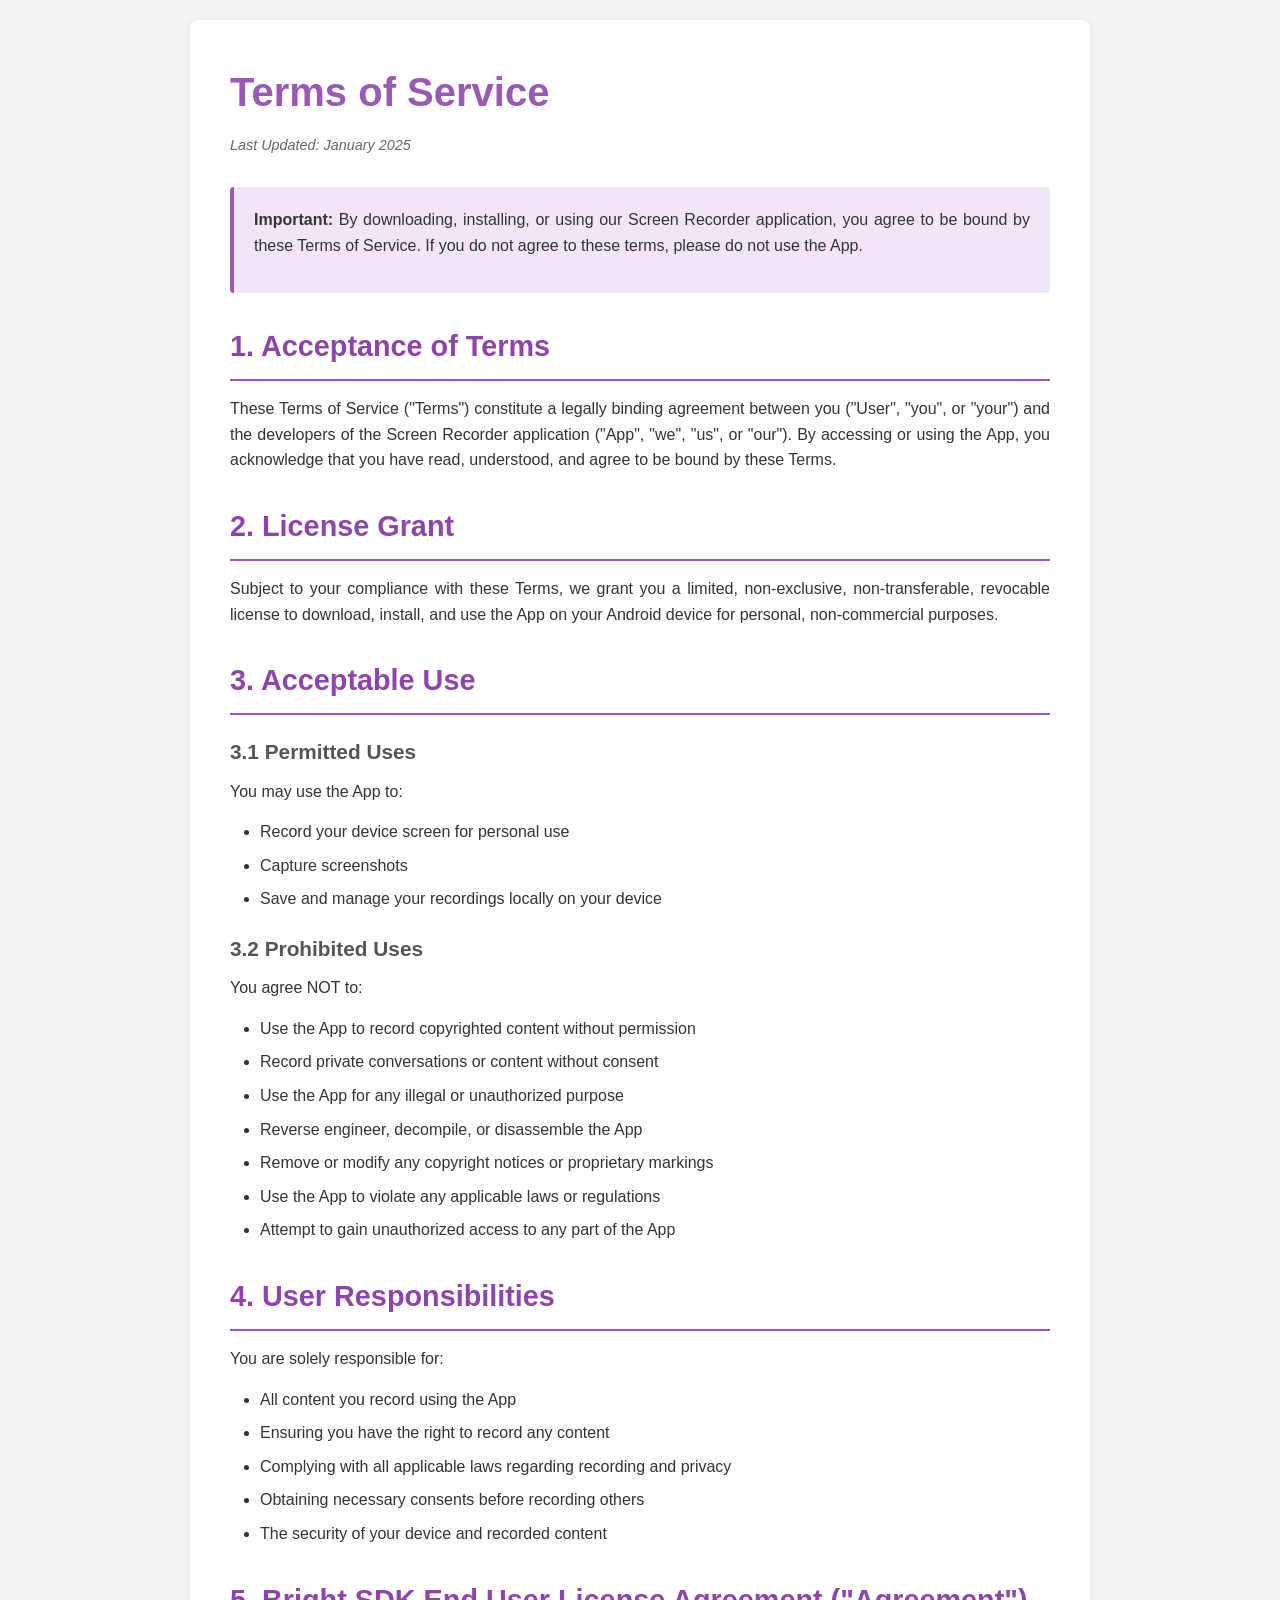
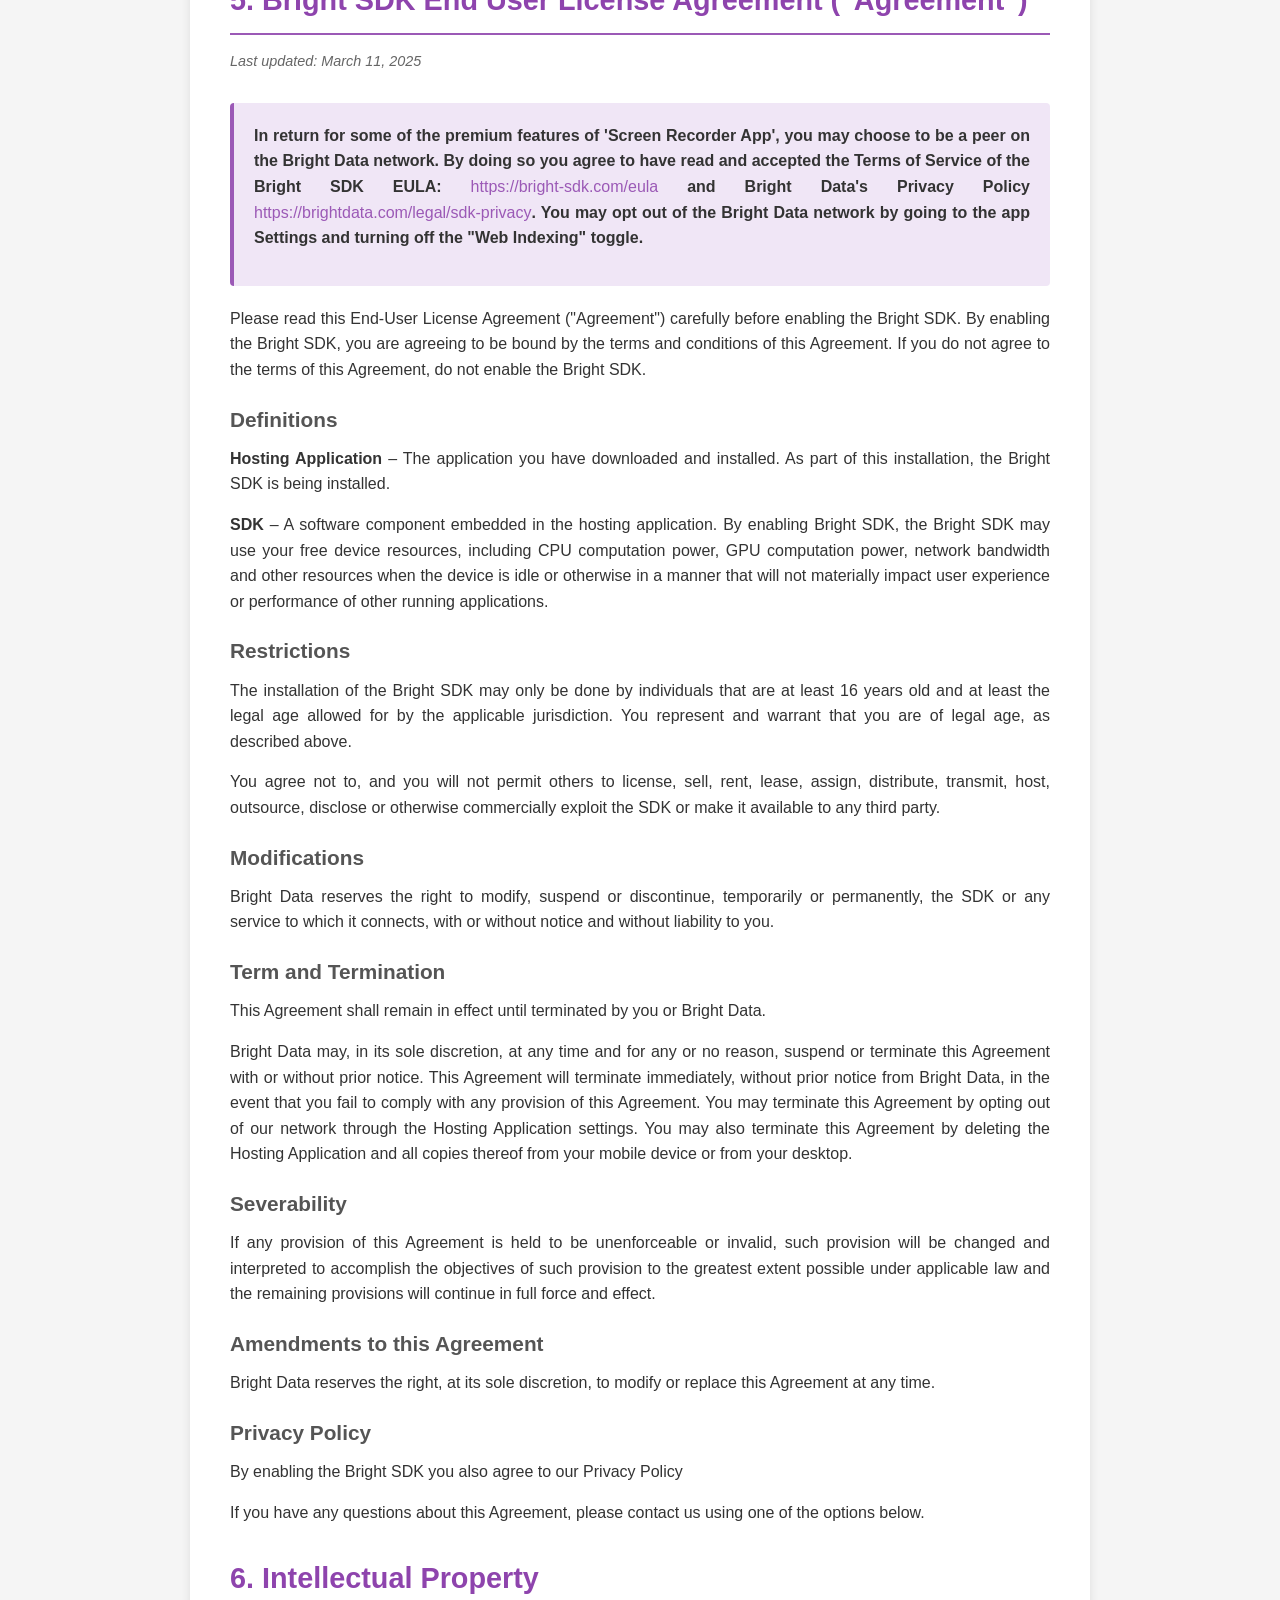
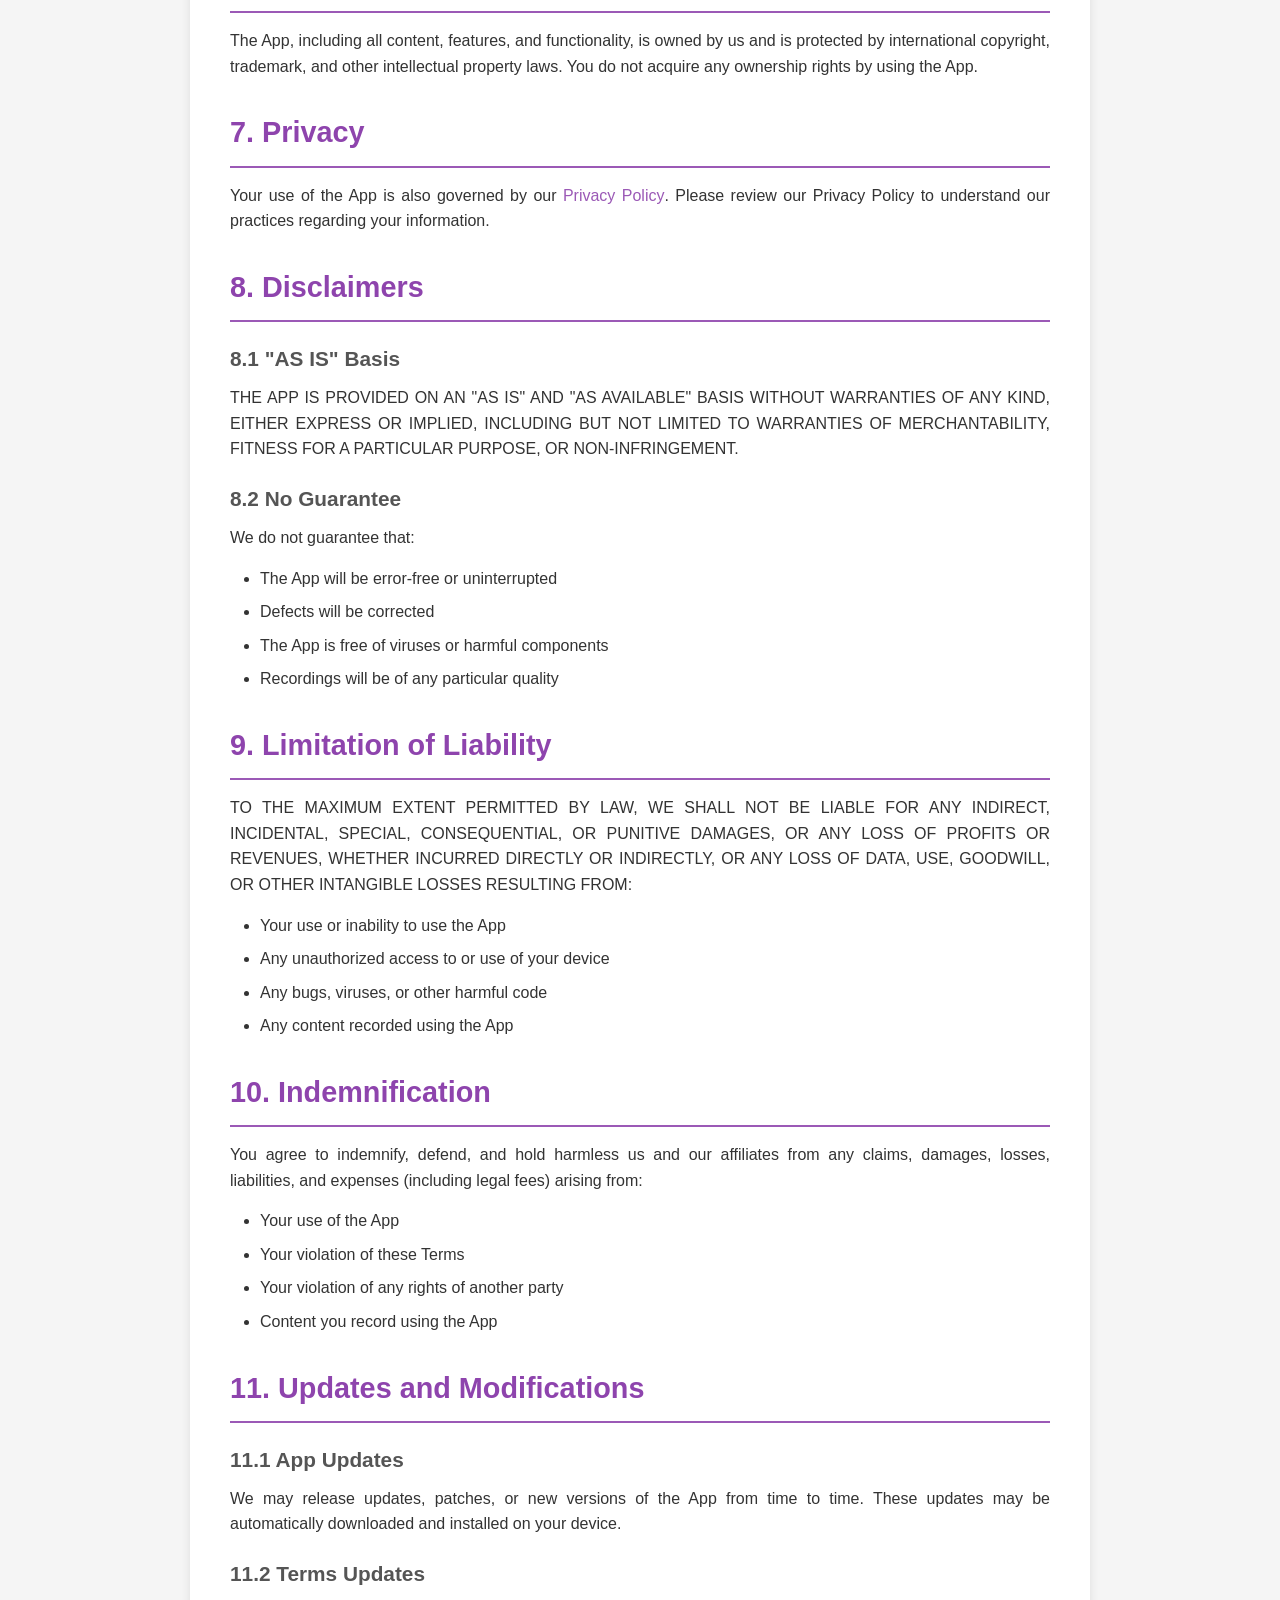
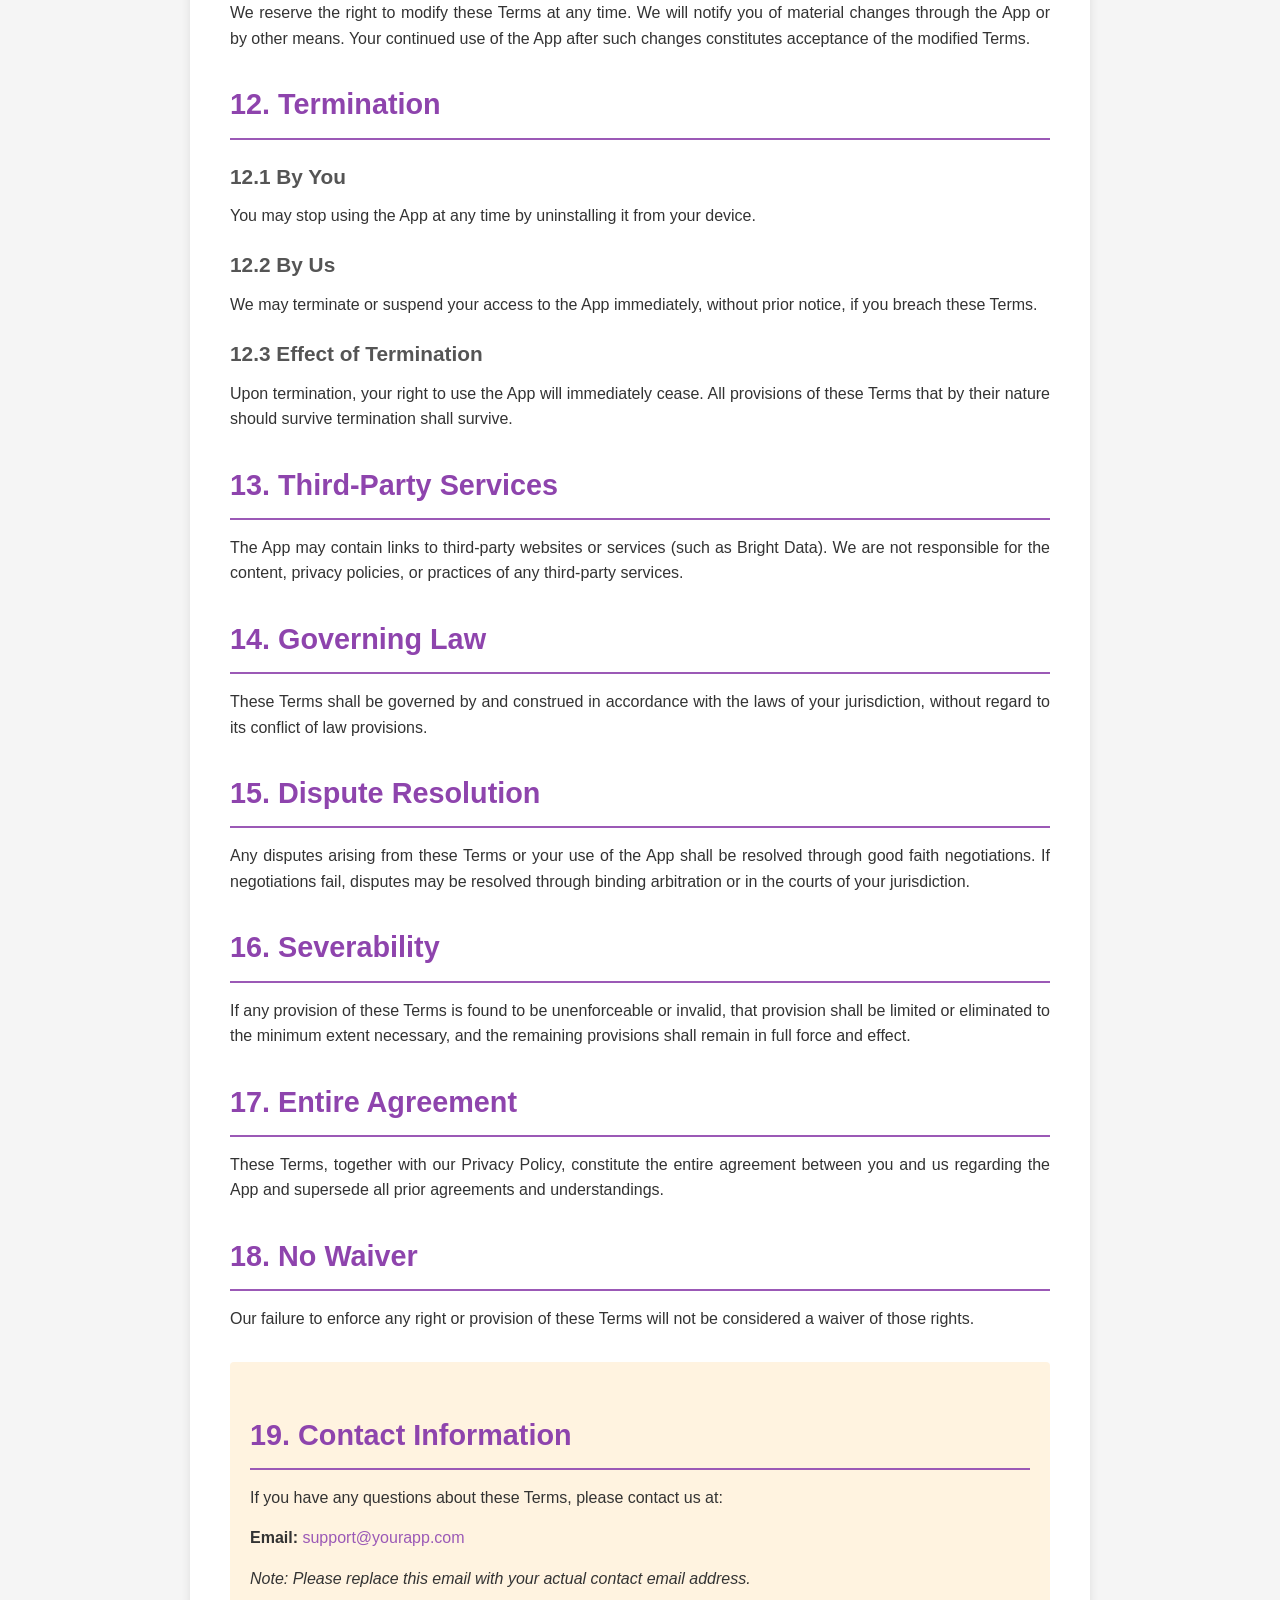
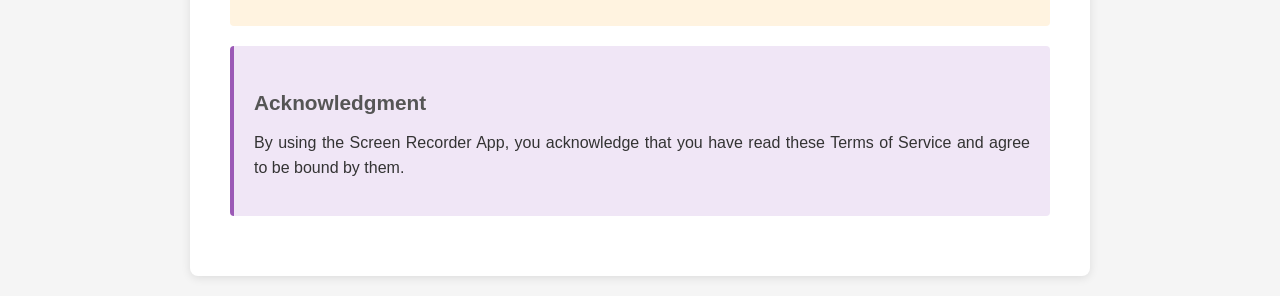
==== commit 2c316736: "Update Bright Data SDK End User License Agreement section" ====
--- a/terms-of-service.html
+++ b/terms-of-service.html
@@ -158,78 +158,51 @@
             <li>The security of your device and recorded content</li>
         </ul>
         
-        <h2>5. Bright Data SDK End User License Agreement</h2>
+        <h2>5. Bright SDK End User License Agreement ("Agreement")</h2>
+
+        <p class="last-updated">Last updated: March 11, 2025</p>
 
         <div class="highlight-box">
-            <h3>5.1 Required Notice</h3>
-            <p><strong>In return for some of the premium features of 'Screen Recorder App', you may choose to be a peer on the Bright Data network. By doing so you agree to have read and accepted the Terms of Service of the Bright SDK EULA: <a href="https://bright-sdk.com/eula" target="_blank">https://bright-sdk.com/eula</a> and Bright Data's Privacy Policy <a href="https://brightdata.com/legal/sdk-privacy" target="_blank">https://brightdata.com/legal/sdk-privacy</a>.</strong></p>
-
-            <p><strong>You may opt out of the Bright Data network by going to the app Settings and turning off the "Web Indexing" toggle.</strong></p>
-        </div>
-
-        <h3>5.2 Agreement Overview</h3>
-        <p>By enabling the Bright SDK feature in this App, you are agreeing to be bound by the terms and conditions of the Bright SDK End User License Agreement. If you do not agree to these terms, do not enable the Bright SDK feature.</p>
-
-        <h3>5.3 Definitions</h3>
-        <ul>
-            <li><strong>Hosting Application:</strong> The Screen Recorder App you have downloaded and installed. As part of this installation, the Bright SDK is being installed.</li>
-            <li><strong>SDK:</strong> A software component embedded in the hosting application. By enabling Bright SDK, the Bright SDK may use your free device resources, including CPU computation power, GPU computation power, network bandwidth and other resources when the device is idle or otherwise in a manner that will not materially impact user experience or performance of other running applications.</li>
-        </ul>
-
-        <h3>5.4 Age Restrictions</h3>
-        <p>The installation of the Bright SDK may only be done by individuals that are <strong>at least 16 years old</strong> and at least the legal age allowed for by the applicable jurisdiction. You represent and warrant that you are of legal age, as described above.</p>
-
-        <h3>5.5 Usage Restrictions</h3>
-        <p>You agree not to, and you will not permit others to:</p>
-        <ul>
-            <li>License, sell, rent, lease, assign, distribute, transmit, host, outsource, disclose or otherwise commercially exploit the SDK</li>
-            <li>Make the SDK available to any third party</li>
-        </ul>
-
-        <h3>5.6 How the Bright SDK Works</h3>
-        <p>When you enable the Bright SDK feature:</p>
-        <ul>
-            <li>Your device may share unused resources (such as IP address and bandwidth) to help collect publicly available web data</li>
-            <li>Only your IP address is collected by Bright Data</li>
-            <li>No personal information or browsing activity is tracked</li>
-            <li>The SDK uses resources only when the device is idle or in a manner that will not materially impact user experience</li>
-            <li>You can disable this feature at any time in Settings</li>
-        </ul>
-
-        <h3>5.7 Modifications</h3>
+            <p><strong>In return for some of the premium features of 'Screen Recorder App', you may choose to be a peer on the Bright Data network. By doing so you agree to have read and accepted the Terms of Service of the Bright SDK EULA: <a href="https://bright-sdk.com/eula" target="_blank">https://bright-sdk.com/eula</a> and Bright Data's Privacy Policy <a href="https://brightdata.com/legal/sdk-privacy" target="_blank">https://brightdata.com/legal/sdk-privacy</a>. You may opt out of the Bright Data network by going to the app Settings and turning off the "Web Indexing" toggle.</strong></p>
+        </div>
+
+        <p>Please read this End-User License Agreement ("Agreement") carefully before enabling the Bright SDK. By enabling the Bright SDK, you are agreeing to be bound by the terms and conditions of this Agreement. If you do not agree to the terms of this Agreement, do not enable the Bright SDK.</p>
+
+        <h3>Definitions</h3>
+
+        <p><strong>Hosting Application</strong> – The application you have downloaded and installed. As part of this installation, the Bright SDK is being installed.</p>
+
+        <p><strong>SDK</strong> – A software component embedded in the hosting application. By enabling Bright SDK, the Bright SDK may use your free device resources, including CPU computation power, GPU computation power, network bandwidth and other resources when the device is idle or otherwise in a manner that will not materially impact user experience or performance of other running applications.</p>
+
+        <h3>Restrictions</h3>
+
+        <p>The installation of the Bright SDK may only be done by individuals that are at least 16 years old and at least the legal age allowed for by the applicable jurisdiction. You represent and warrant that you are of legal age, as described above.</p>
+
+        <p>You agree not to, and you will not permit others to license, sell, rent, lease, assign, distribute, transmit, host, outsource, disclose or otherwise commercially exploit the SDK or make it available to any third party.</p>
+
+        <h3>Modifications</h3>
+
         <p>Bright Data reserves the right to modify, suspend or discontinue, temporarily or permanently, the SDK or any service to which it connects, with or without notice and without liability to you.</p>
 
-        <h3>5.8 Term and Termination</h3>
-        <p>The Bright SDK Agreement shall remain in effect until terminated by you or Bright Data.</p>
-
-        <p>Bright Data may, in its sole discretion, at any time and for any or no reason, suspend or terminate the Agreement with or without prior notice. The Agreement will terminate immediately, without prior notice from Bright Data, in the event that you fail to comply with any provision of the Agreement.</p>
-
-        <p><strong>You may terminate the Agreement by:</strong></p>
-        <ul>
-            <li>Opting out of the Bright Data network through the App Settings (turn off "Web Indexing" toggle)</li>
-            <li>Deleting the App and all copies thereof from your device</li>
-        </ul>
-
-        <h3>5.9 Severability</h3>
-        <p>If any provision of the Bright SDK Agreement is held to be unenforceable or invalid, such provision will be changed and interpreted to accomplish the objectives of such provision to the greatest extent possible under applicable law and the remaining provisions will continue in full force and effect.</p>
-
-        <h3>5.10 Amendments</h3>
-        <p>Bright Data reserves the right, at its sole discretion, to modify or replace the Agreement at any time.</p>
-
-        <h3>5.11 Privacy Policy</h3>
-        <p>By enabling the Bright SDK you also agree to the Bright Data Privacy Policy. Please review our <a href="privacy-policy.html">Privacy Policy</a> for detailed information about how Bright Data handles your data.</p>
-
-        <h3>5.12 Complete Bright SDK Terms</h3>
-        <p>For the complete and official Bright SDK terms and policies:</p>
-        <ul>
-            <li><a href="https://bright-sdk.com/eula" target="_blank">Bright SDK End User License Agreement (EULA) - Full Version</a></li>
-            <li><a href="https://bright-sdk.com/privacy-policy" target="_blank">Bright SDK Privacy Policy</a></li>
-            <li><a href="https://brightdata.com/legal/sdk-privacy" target="_blank">Bright Data Privacy Policy</a></li>
-            <li><a href="https://bright-sdk.com/users" target="_blank">Bright SDK User FAQ</a></li>
-        </ul>
-
-        <h3>5.13 Contact Bright Data</h3>
-        <p>If you have any questions about the Bright SDK Agreement, please contact Bright Data using the information provided on their website or at <a href="mailto:privacy@bright-sdk.com">privacy@bright-sdk.com</a>.</p>
+        <h3>Term and Termination</h3>
+
+        <p>This Agreement shall remain in effect until terminated by you or Bright Data.</p>
+
+        <p>Bright Data may, in its sole discretion, at any time and for any or no reason, suspend or terminate this Agreement with or without prior notice. This Agreement will terminate immediately, without prior notice from Bright Data, in the event that you fail to comply with any provision of this Agreement. You may terminate this Agreement by opting out of our network through the Hosting Application settings. You may also terminate this Agreement by deleting the Hosting Application and all copies thereof from your mobile device or from your desktop.</p>
+
+        <h3>Severability</h3>
+
+        <p>If any provision of this Agreement is held to be unenforceable or invalid, such provision will be changed and interpreted to accomplish the objectives of such provision to the greatest extent possible under applicable law and the remaining provisions will continue in full force and effect.</p>
+
+        <h3>Amendments to this Agreement</h3>
+
+        <p>Bright Data reserves the right, at its sole discretion, to modify or replace this Agreement at any time.</p>
+
+        <h3>Privacy Policy</h3>
+
+        <p>By enabling the Bright SDK you also agree to our Privacy Policy</p>
+
+        <p>If you have any questions about this Agreement, please contact us using one of the options below.</p>
         
         <h2>6. Intellectual Property</h2>
         <p>The App, including all content, features, and functionality, is owned by us and is protected by international copyright, trademark, and other intellectual property laws. You do not acquire any ownership rights by using the App.</p>
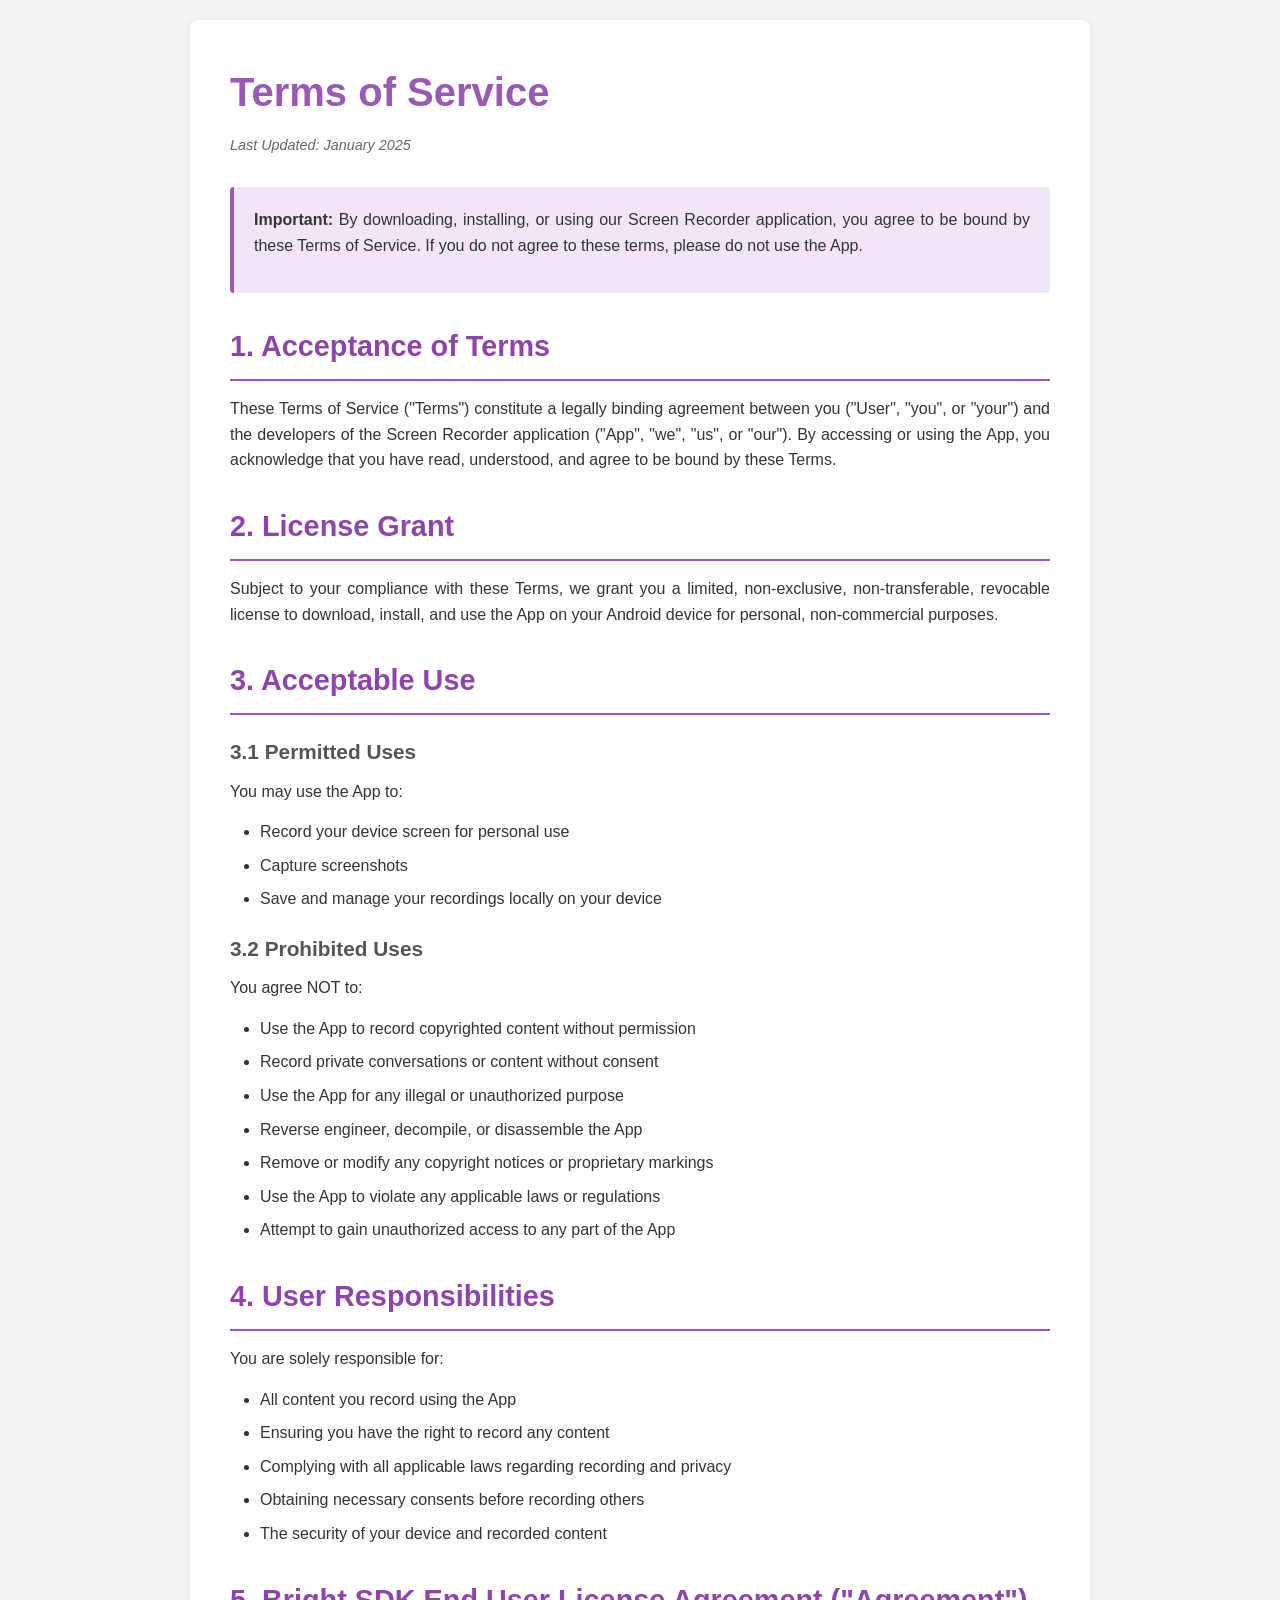
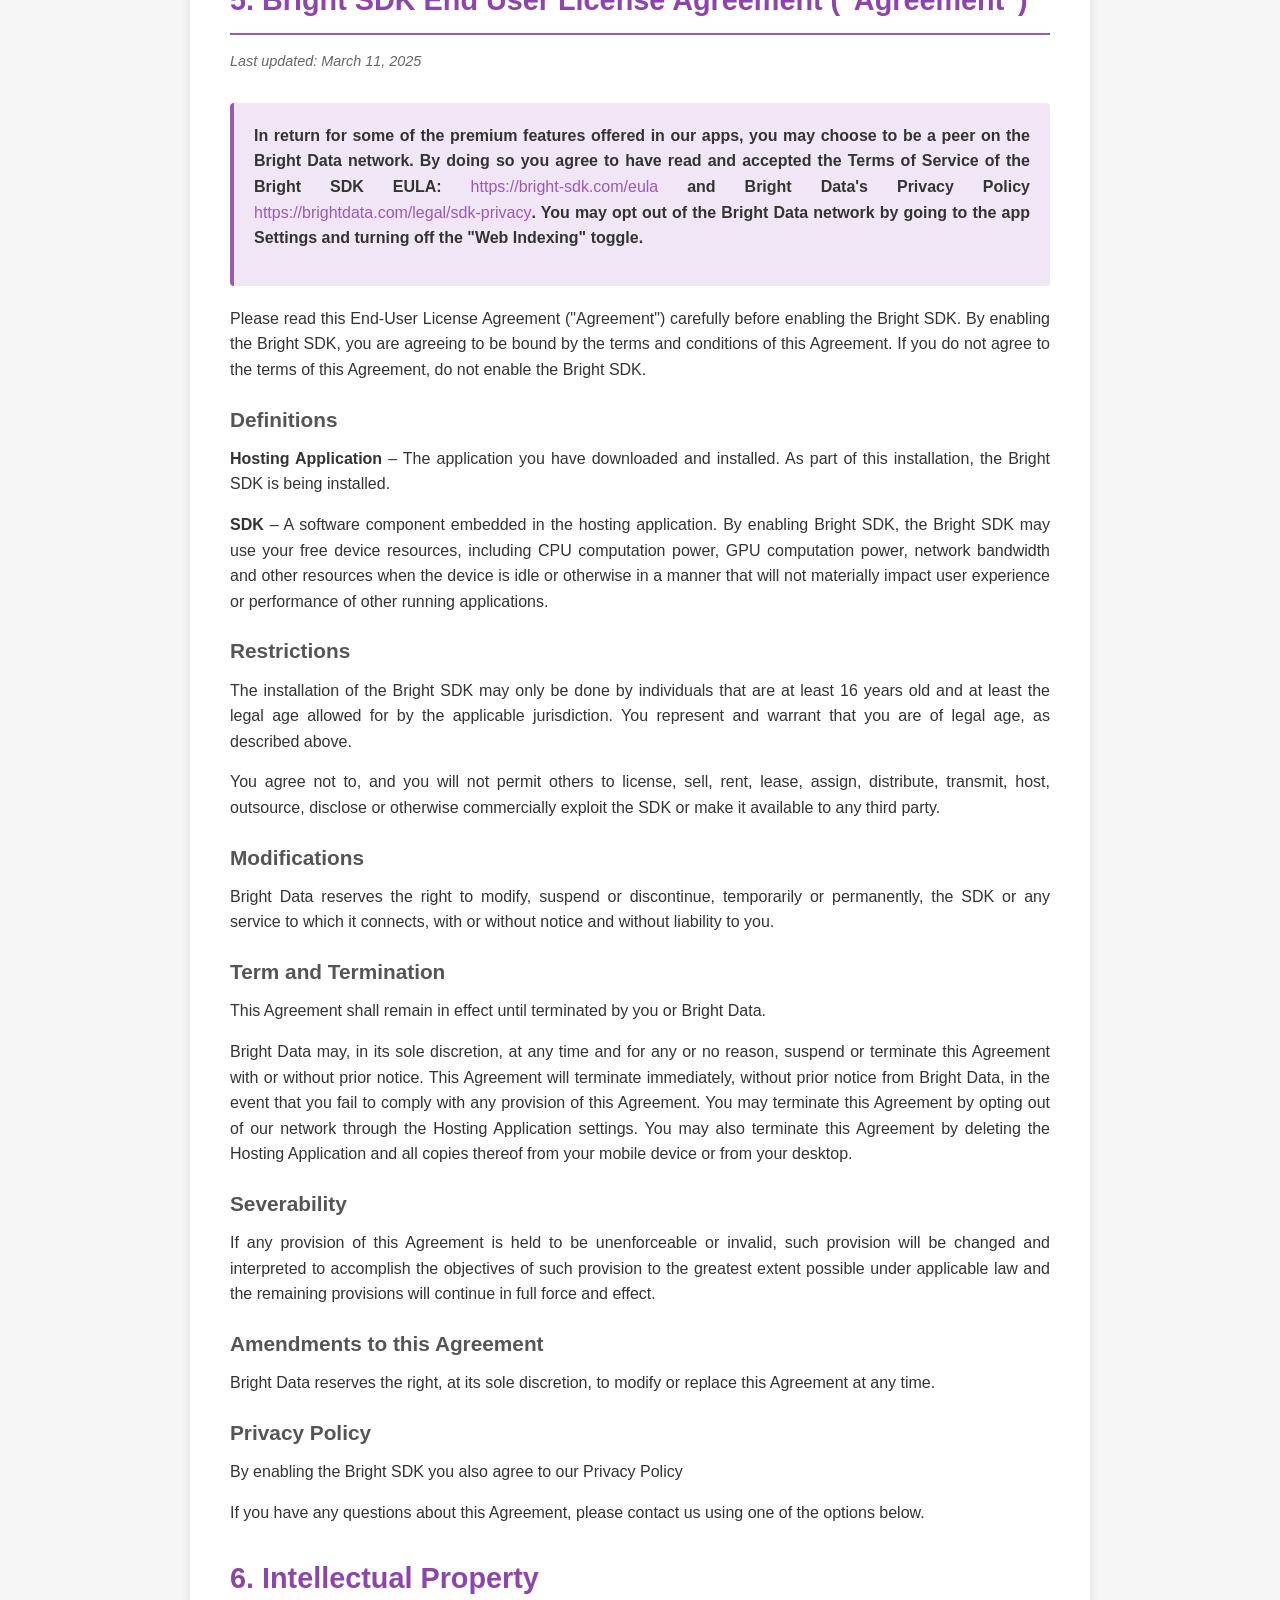
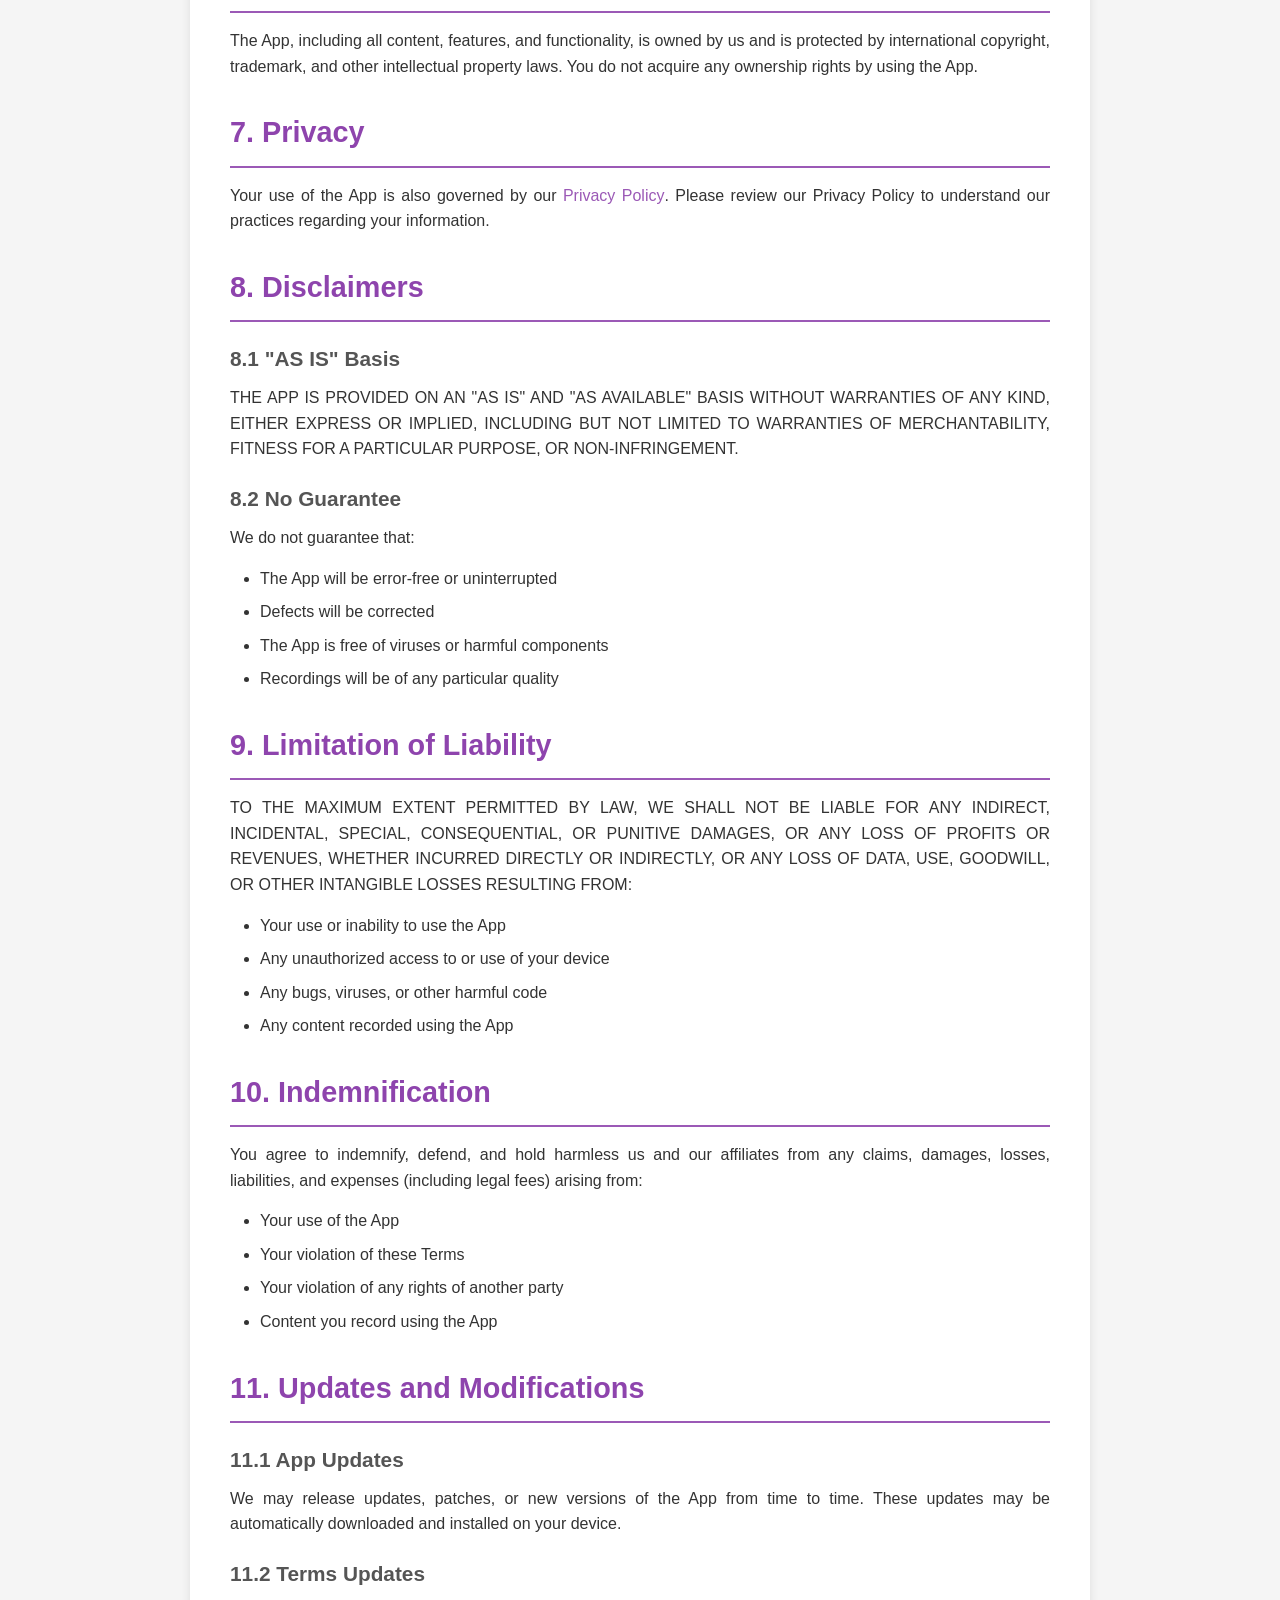
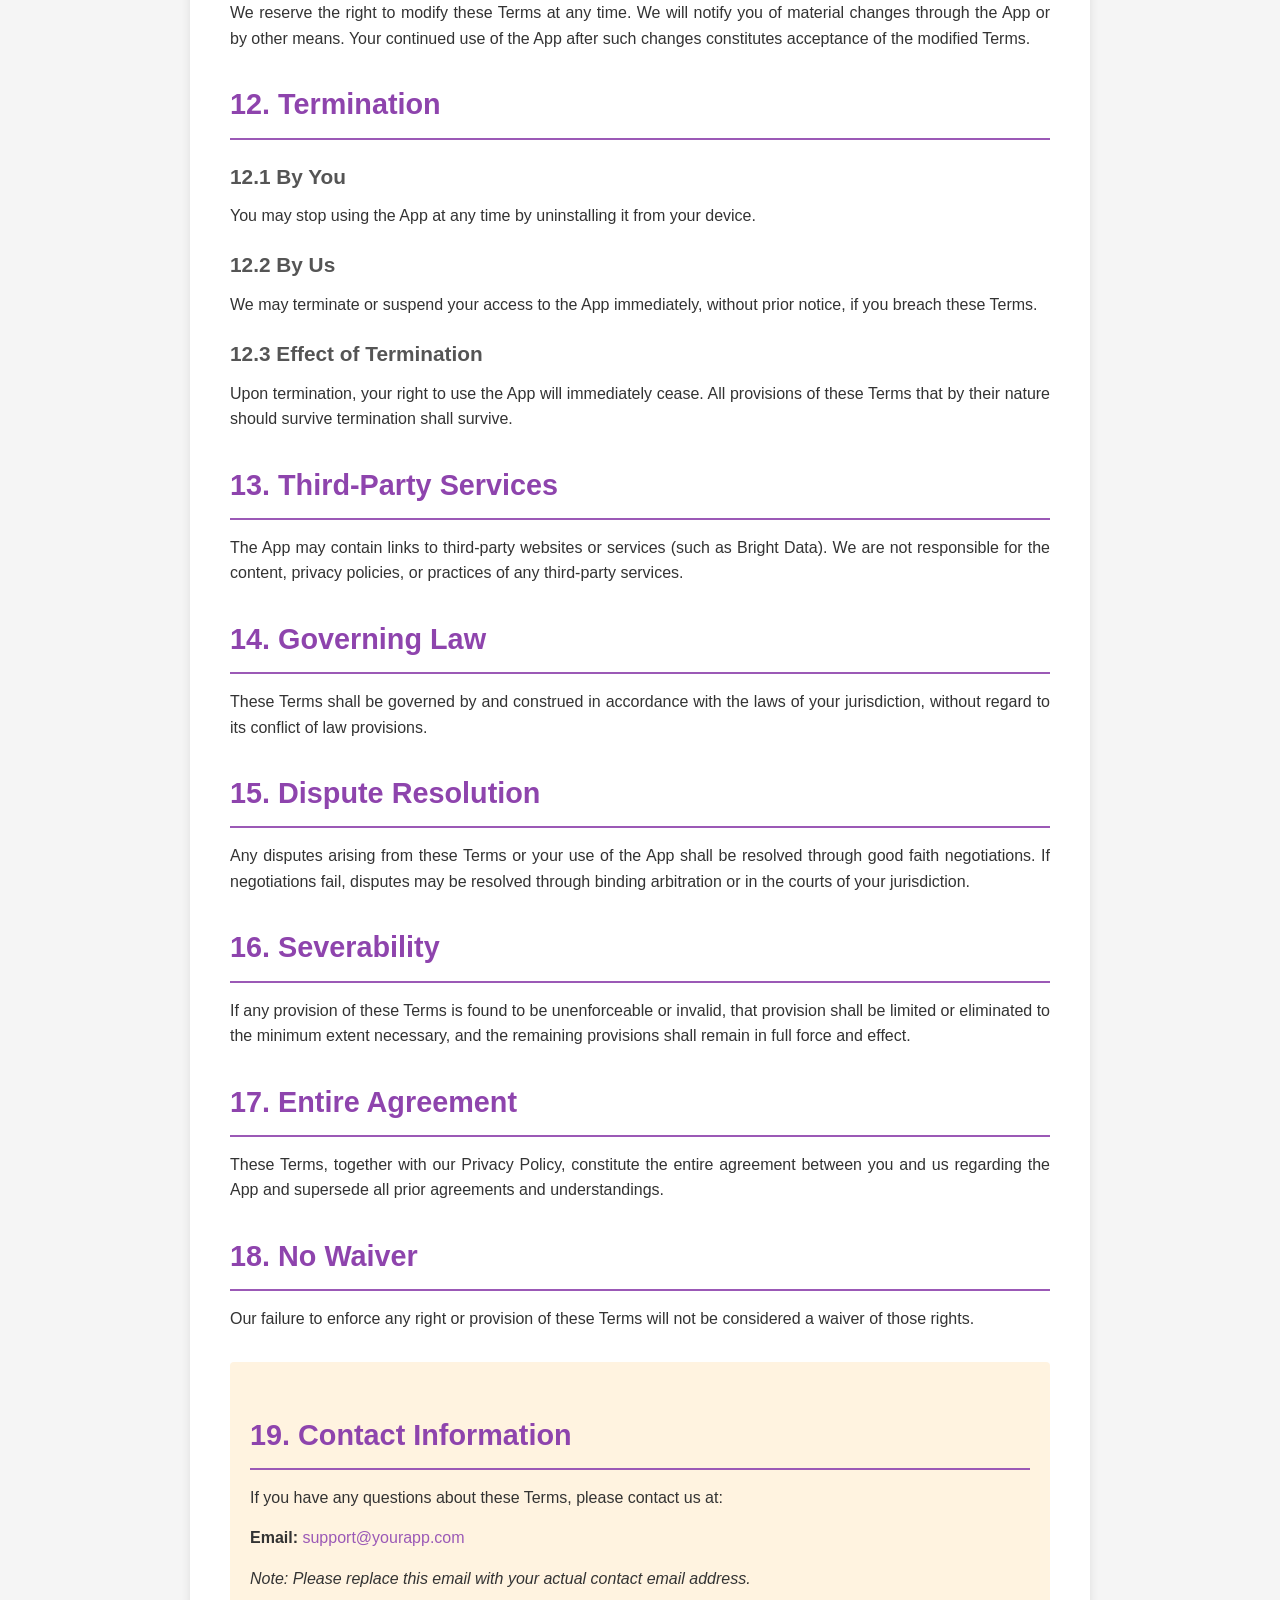
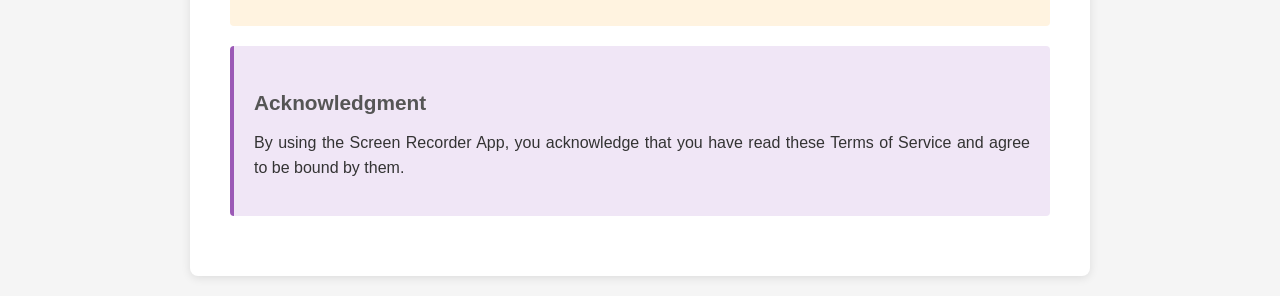
==== commit 4b535e87: "Update terms-of-service.html" ====
--- a/terms-of-service.html
+++ b/terms-of-service.html
@@ -163,7 +163,7 @@
         <p class="last-updated">Last updated: March 11, 2025</p>
 
         <div class="highlight-box">
-            <p><strong>In return for some of the premium features of 'Screen Recorder App', you may choose to be a peer on the Bright Data network. By doing so you agree to have read and accepted the Terms of Service of the Bright SDK EULA: <a href="https://bright-sdk.com/eula" target="_blank">https://bright-sdk.com/eula</a> and Bright Data's Privacy Policy <a href="https://brightdata.com/legal/sdk-privacy" target="_blank">https://brightdata.com/legal/sdk-privacy</a>. You may opt out of the Bright Data network by going to the app Settings and turning off the "Web Indexing" toggle.</strong></p>
+            <p><strong>In return for some of the premium features offered in our apps, you may choose to be a peer on the Bright Data network. By doing so you agree to have read and accepted the Terms of Service of the Bright SDK EULA: <a href="https://bright-sdk.com/eula" target="_blank">https://bright-sdk.com/eula</a> and Bright Data's Privacy Policy <a href="https://brightdata.com/legal/sdk-privacy" target="_blank">https://brightdata.com/legal/sdk-privacy</a>. You may opt out of the Bright Data network by going to the app Settings and turning off the "Web Indexing" toggle.</strong></p>
         </div>
 
         <p>Please read this End-User License Agreement ("Agreement") carefully before enabling the Bright SDK. By enabling the Bright SDK, you are agreeing to be bound by the terms and conditions of this Agreement. If you do not agree to the terms of this Agreement, do not enable the Bright SDK.</p>
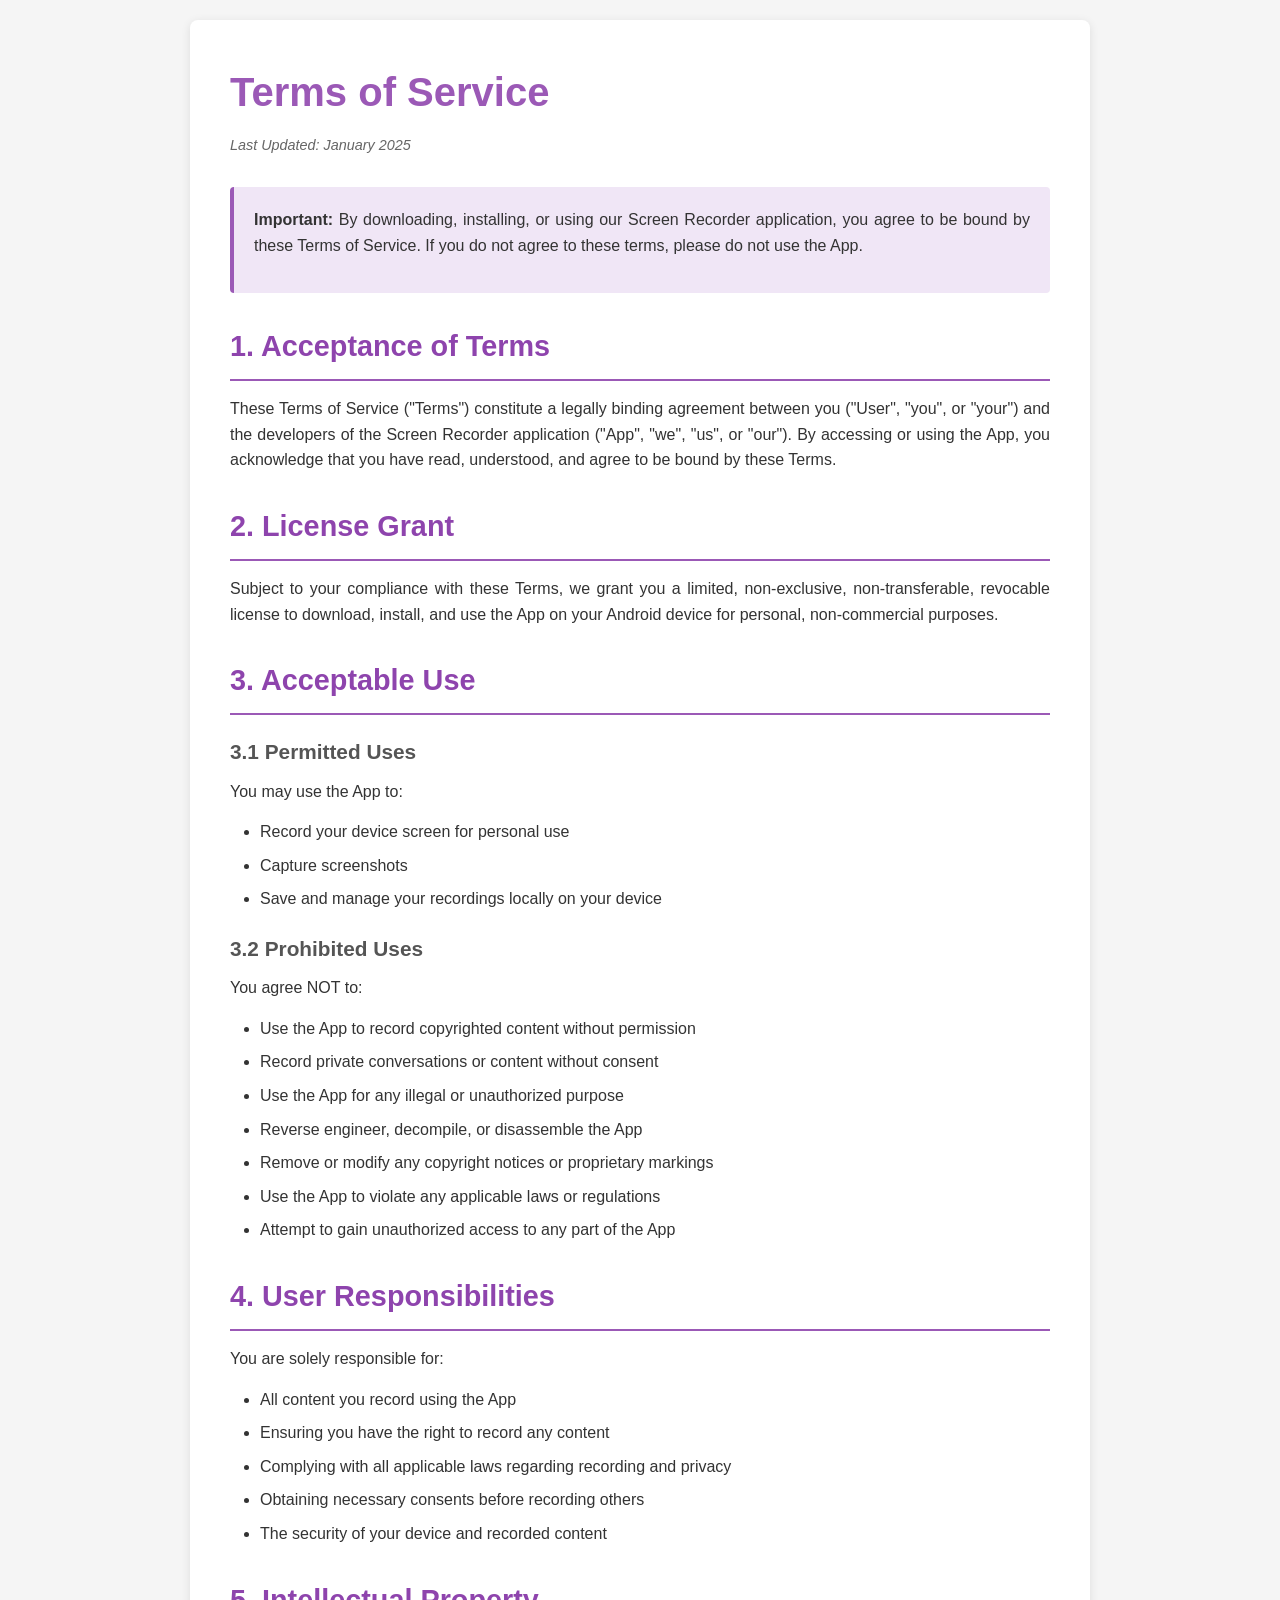
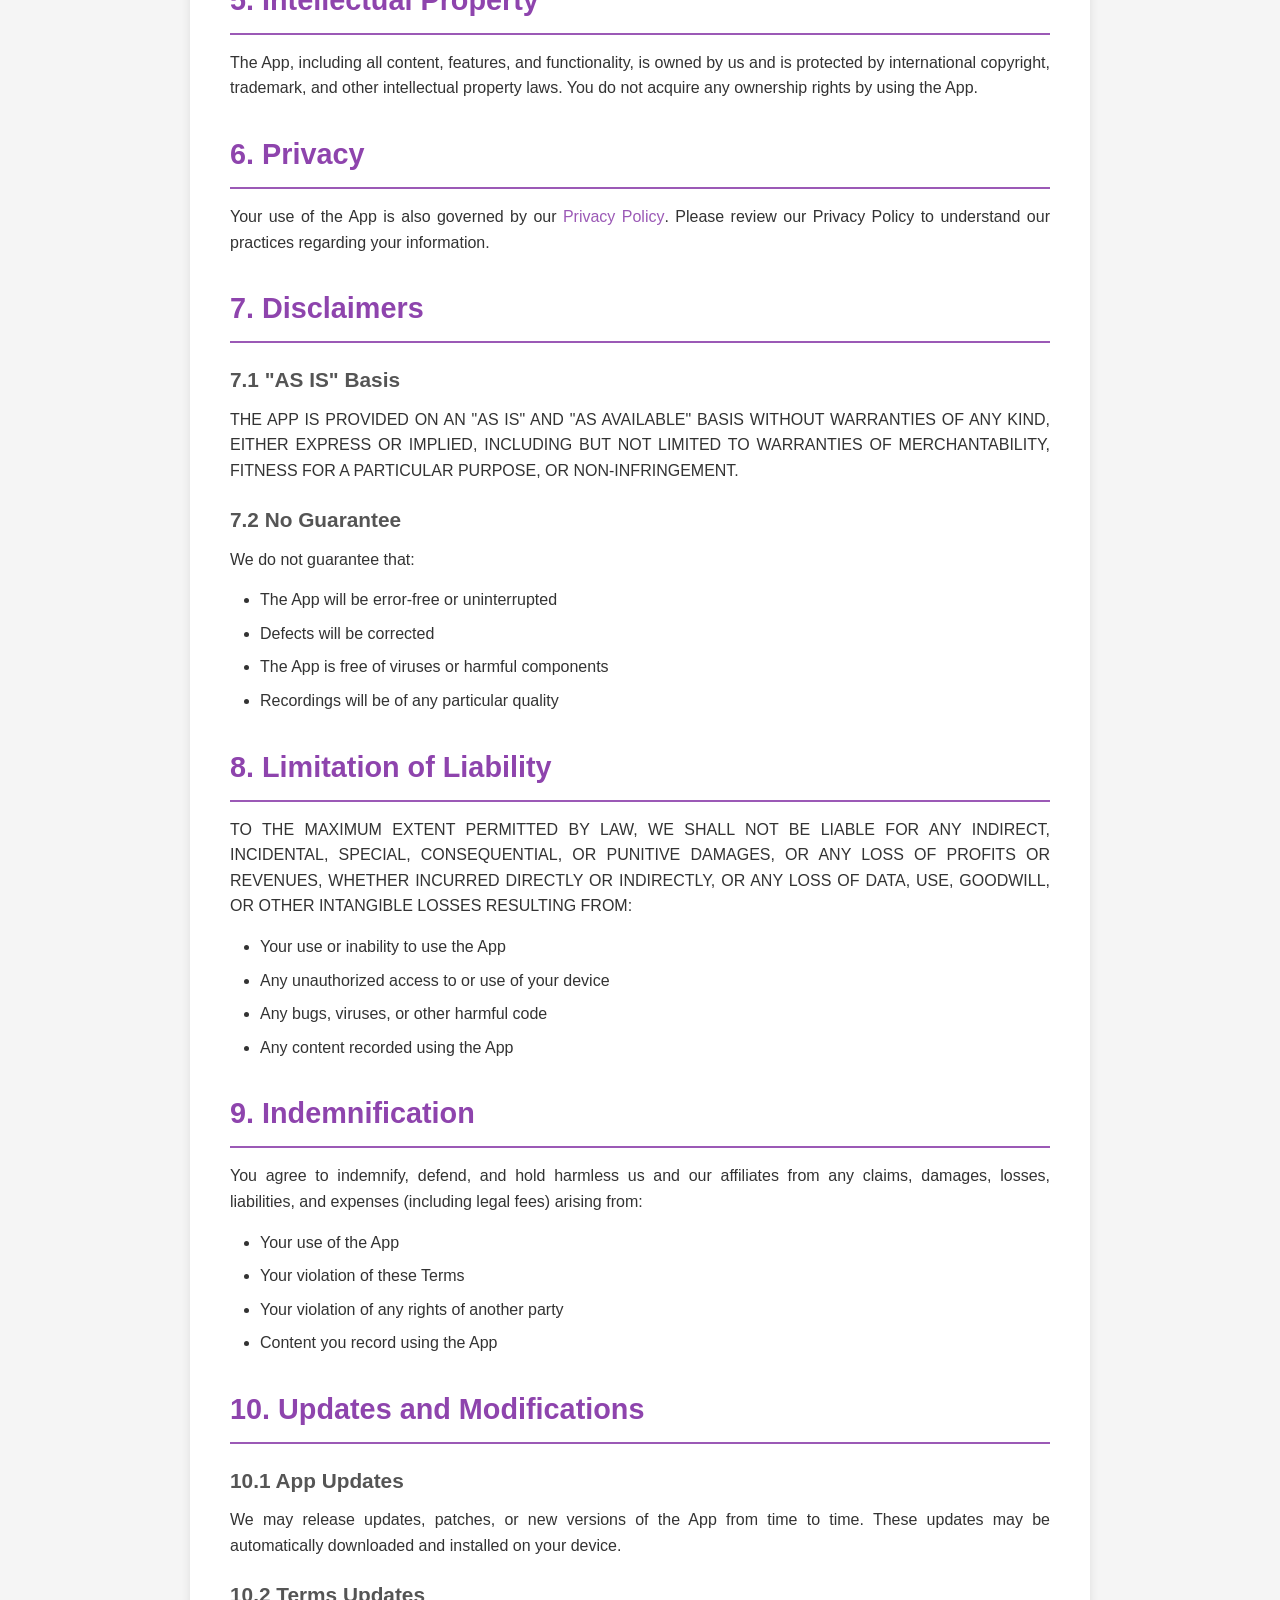
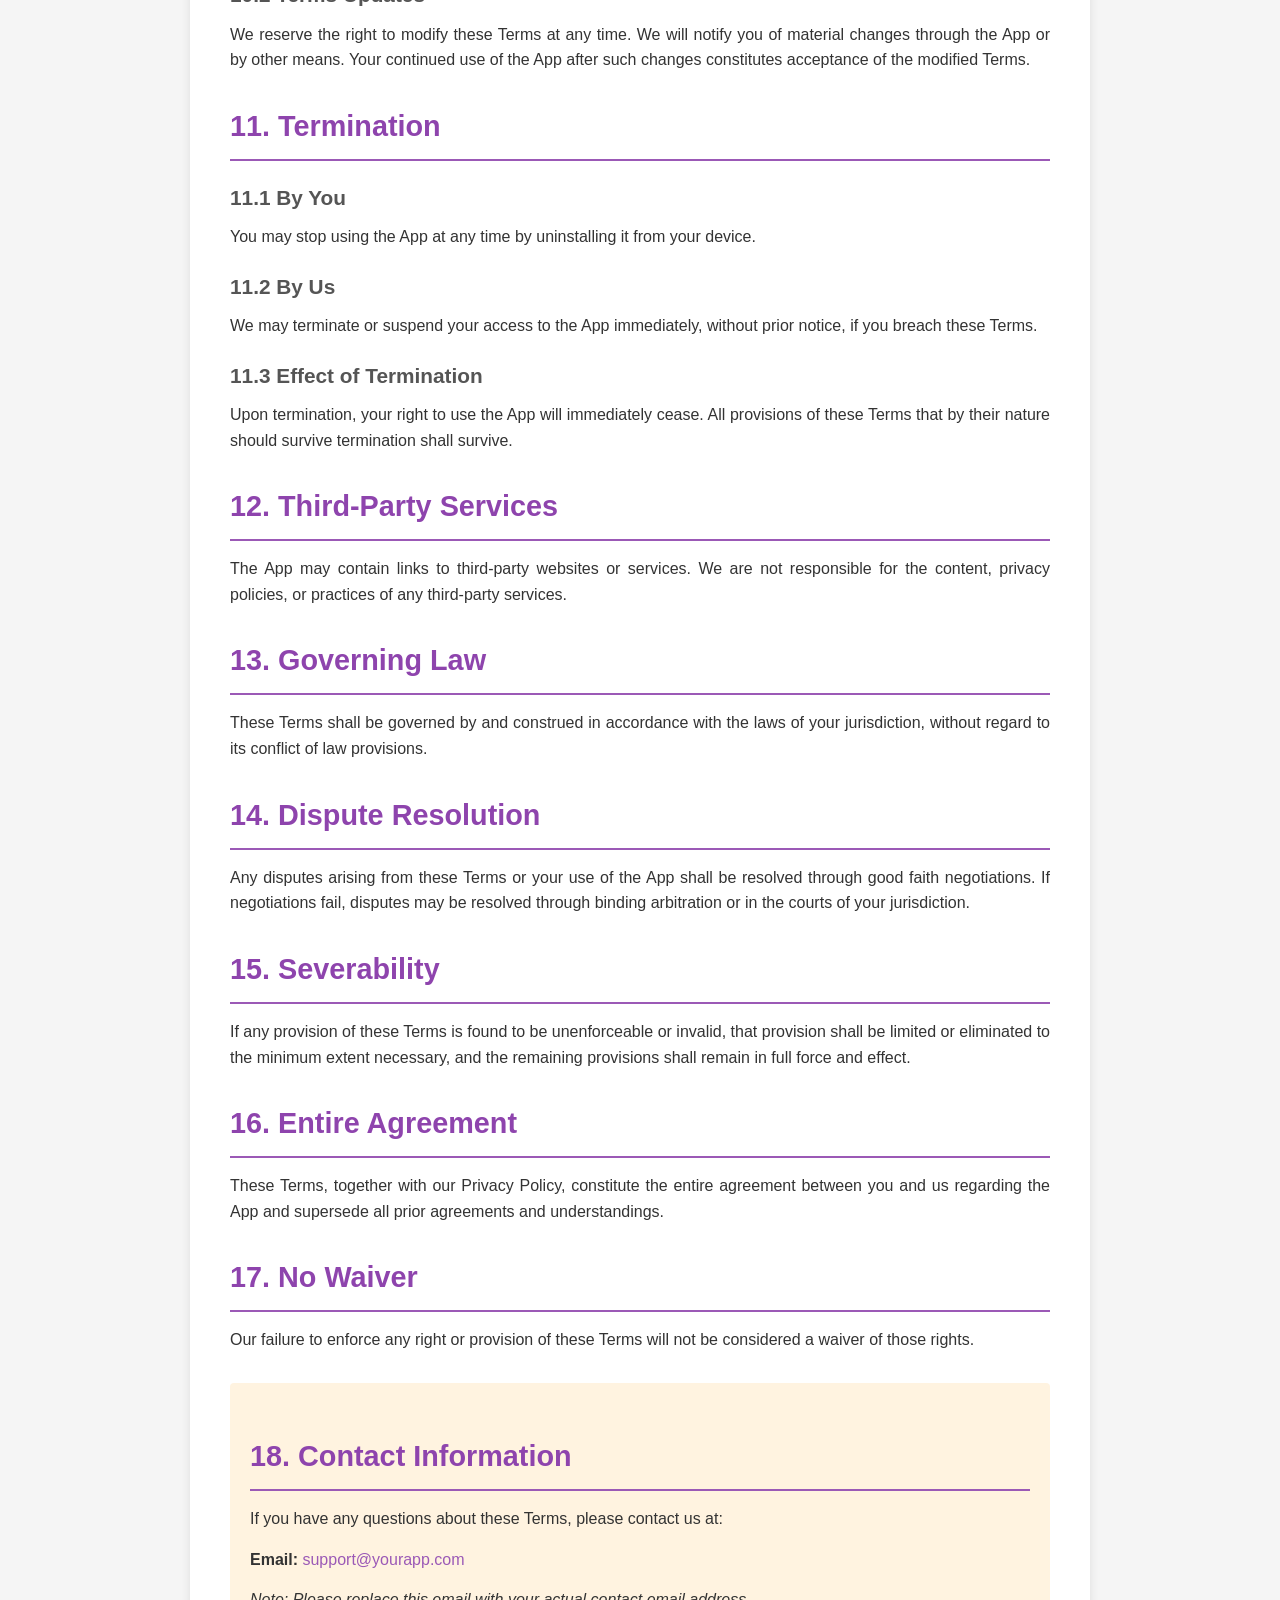
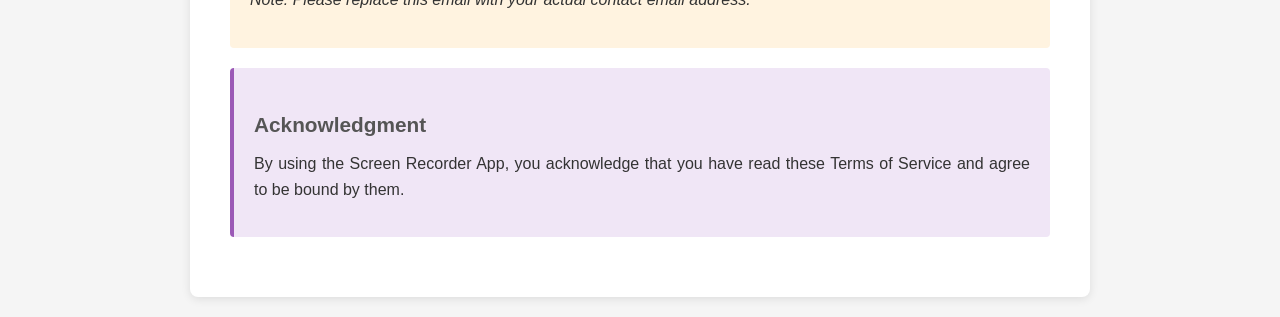
==== commit 86ab5e7a: "Update terms-of-service.html" ====
--- a/terms-of-service.html
+++ b/terms-of-service.html
@@ -158,64 +158,18 @@
             <li>The security of your device and recorded content</li>
         </ul>
         
-        <h2>5. Bright SDK End User License Agreement ("Agreement")</h2>
-
-        <p class="last-updated">Last updated: March 11, 2025</p>
-
-        <div class="highlight-box">
-            <p><strong>In return for some of the premium features offered in our apps, you may choose to be a peer on the Bright Data network. By doing so you agree to have read and accepted the Terms of Service of the Bright SDK EULA: <a href="https://bright-sdk.com/eula" target="_blank">https://bright-sdk.com/eula</a> and Bright Data's Privacy Policy <a href="https://brightdata.com/legal/sdk-privacy" target="_blank">https://brightdata.com/legal/sdk-privacy</a>. You may opt out of the Bright Data network by going to the app Settings and turning off the "Web Indexing" toggle.</strong></p>
-        </div>
-
-        <p>Please read this End-User License Agreement ("Agreement") carefully before enabling the Bright SDK. By enabling the Bright SDK, you are agreeing to be bound by the terms and conditions of this Agreement. If you do not agree to the terms of this Agreement, do not enable the Bright SDK.</p>
-
-        <h3>Definitions</h3>
-
-        <p><strong>Hosting Application</strong> – The application you have downloaded and installed. As part of this installation, the Bright SDK is being installed.</p>
-
-        <p><strong>SDK</strong> – A software component embedded in the hosting application. By enabling Bright SDK, the Bright SDK may use your free device resources, including CPU computation power, GPU computation power, network bandwidth and other resources when the device is idle or otherwise in a manner that will not materially impact user experience or performance of other running applications.</p>
-
-        <h3>Restrictions</h3>
-
-        <p>The installation of the Bright SDK may only be done by individuals that are at least 16 years old and at least the legal age allowed for by the applicable jurisdiction. You represent and warrant that you are of legal age, as described above.</p>
-
-        <p>You agree not to, and you will not permit others to license, sell, rent, lease, assign, distribute, transmit, host, outsource, disclose or otherwise commercially exploit the SDK or make it available to any third party.</p>
-
-        <h3>Modifications</h3>
-
-        <p>Bright Data reserves the right to modify, suspend or discontinue, temporarily or permanently, the SDK or any service to which it connects, with or without notice and without liability to you.</p>
-
-        <h3>Term and Termination</h3>
-
-        <p>This Agreement shall remain in effect until terminated by you or Bright Data.</p>
-
-        <p>Bright Data may, in its sole discretion, at any time and for any or no reason, suspend or terminate this Agreement with or without prior notice. This Agreement will terminate immediately, without prior notice from Bright Data, in the event that you fail to comply with any provision of this Agreement. You may terminate this Agreement by opting out of our network through the Hosting Application settings. You may also terminate this Agreement by deleting the Hosting Application and all copies thereof from your mobile device or from your desktop.</p>
-
-        <h3>Severability</h3>
-
-        <p>If any provision of this Agreement is held to be unenforceable or invalid, such provision will be changed and interpreted to accomplish the objectives of such provision to the greatest extent possible under applicable law and the remaining provisions will continue in full force and effect.</p>
-
-        <h3>Amendments to this Agreement</h3>
-
-        <p>Bright Data reserves the right, at its sole discretion, to modify or replace this Agreement at any time.</p>
-
-        <h3>Privacy Policy</h3>
-
-        <p>By enabling the Bright SDK you also agree to our Privacy Policy</p>
-
-        <p>If you have any questions about this Agreement, please contact us using one of the options below.</p>
-        
-        <h2>6. Intellectual Property</h2>
+        <h2>5. Intellectual Property</h2>
         <p>The App, including all content, features, and functionality, is owned by us and is protected by international copyright, trademark, and other intellectual property laws. You do not acquire any ownership rights by using the App.</p>
         
-        <h2>7. Privacy</h2>
+        <h2>6. Privacy</h2>
         <p>Your use of the App is also governed by our <a href="privacy-policy.html">Privacy Policy</a>. Please review our Privacy Policy to understand our practices regarding your information.</p>
         
-        <h2>8. Disclaimers</h2>
-        
-        <h3>8.1 "AS IS" Basis</h3>
+        <h2>7. Disclaimers</h2>
+        
+        <h3>7.1 "AS IS" Basis</h3>
         <p>THE APP IS PROVIDED ON AN "AS IS" AND "AS AVAILABLE" BASIS WITHOUT WARRANTIES OF ANY KIND, EITHER EXPRESS OR IMPLIED, INCLUDING BUT NOT LIMITED TO WARRANTIES OF MERCHANTABILITY, FITNESS FOR A PARTICULAR PURPOSE, OR NON-INFRINGEMENT.</p>
         
-        <h3>8.2 No Guarantee</h3>
+        <h3>7.2 No Guarantee</h3>
         <p>We do not guarantee that:</p>
         <ul>
             <li>The App will be error-free or uninterrupted</li>
@@ -224,7 +178,7 @@
             <li>Recordings will be of any particular quality</li>
         </ul>
         
-        <h2>9. Limitation of Liability</h2>
+        <h2>8. Limitation of Liability</h2>
         <p>TO THE MAXIMUM EXTENT PERMITTED BY LAW, WE SHALL NOT BE LIABLE FOR ANY INDIRECT, INCIDENTAL, SPECIAL, CONSEQUENTIAL, OR PUNITIVE DAMAGES, OR ANY LOSS OF PROFITS OR REVENUES, WHETHER INCURRED DIRECTLY OR INDIRECTLY, OR ANY LOSS OF DATA, USE, GOODWILL, OR OTHER INTANGIBLE LOSSES RESULTING FROM:</p>
         <ul>
             <li>Your use or inability to use the App</li>
@@ -233,7 +187,7 @@
             <li>Any content recorded using the App</li>
         </ul>
         
-        <h2>10. Indemnification</h2>
+        <h2>9. Indemnification</h2>
         <p>You agree to indemnify, defend, and hold harmless us and our affiliates from any claims, damages, losses, liabilities, and expenses (including legal fees) arising from:</p>
         <ul>
             <li>Your use of the App</li>
@@ -242,45 +196,45 @@
             <li>Content you record using the App</li>
         </ul>
         
-        <h2>11. Updates and Modifications</h2>
-        
-        <h3>11.1 App Updates</h3>
+        <h2>10. Updates and Modifications</h2>
+        
+        <h3>10.1 App Updates</h3>
         <p>We may release updates, patches, or new versions of the App from time to time. These updates may be automatically downloaded and installed on your device.</p>
         
-        <h3>11.2 Terms Updates</h3>
+        <h3>10.2 Terms Updates</h3>
         <p>We reserve the right to modify these Terms at any time. We will notify you of material changes through the App or by other means. Your continued use of the App after such changes constitutes acceptance of the modified Terms.</p>
         
-        <h2>12. Termination</h2>
-        
-        <h3>12.1 By You</h3>
+        <h2>11. Termination</h2>
+        
+        <h3>11.1 By You</h3>
         <p>You may stop using the App at any time by uninstalling it from your device.</p>
         
-        <h3>12.2 By Us</h3>
+        <h3>11.2 By Us</h3>
         <p>We may terminate or suspend your access to the App immediately, without prior notice, if you breach these Terms.</p>
         
-        <h3>12.3 Effect of Termination</h3>
+        <h3>11.3 Effect of Termination</h3>
         <p>Upon termination, your right to use the App will immediately cease. All provisions of these Terms that by their nature should survive termination shall survive.</p>
         
-        <h2>13. Third-Party Services</h2>
-        <p>The App may contain links to third-party websites or services (such as Bright Data). We are not responsible for the content, privacy policies, or practices of any third-party services.</p>
-        
-        <h2>14. Governing Law</h2>
+        <h2>12. Third-Party Services</h2>
+        <p>The App may contain links to third-party websites or services. We are not responsible for the content, privacy policies, or practices of any third-party services.</p>
+        
+        <h2>13. Governing Law</h2>
         <p>These Terms shall be governed by and construed in accordance with the laws of your jurisdiction, without regard to its conflict of law provisions.</p>
         
-        <h2>15. Dispute Resolution</h2>
+        <h2>14. Dispute Resolution</h2>
         <p>Any disputes arising from these Terms or your use of the App shall be resolved through good faith negotiations. If negotiations fail, disputes may be resolved through binding arbitration or in the courts of your jurisdiction.</p>
         
-        <h2>16. Severability</h2>
+        <h2>15. Severability</h2>
         <p>If any provision of these Terms is found to be unenforceable or invalid, that provision shall be limited or eliminated to the minimum extent necessary, and the remaining provisions shall remain in full force and effect.</p>
         
-        <h2>17. Entire Agreement</h2>
+        <h2>16. Entire Agreement</h2>
         <p>These Terms, together with our Privacy Policy, constitute the entire agreement between you and us regarding the App and supersede all prior agreements and understandings.</p>
         
-        <h2>18. No Waiver</h2>
+        <h2>17. No Waiver</h2>
         <p>Our failure to enforce any right or provision of these Terms will not be considered a waiver of those rights.</p>
         
         <div class="contact-info">
-            <h2>19. Contact Information</h2>
+            <h2>18. Contact Information</h2>
             <p>If you have any questions about these Terms, please contact us at:</p>
             <p><strong>Email:</strong> <a href="mailto:support@yourapp.com">support@yourapp.com</a></p>
             <p><em>Note: Please replace this email with your actual contact email address.</em></p>
@@ -293,4 +247,3 @@
     </div>
 </body>
 </html>
-
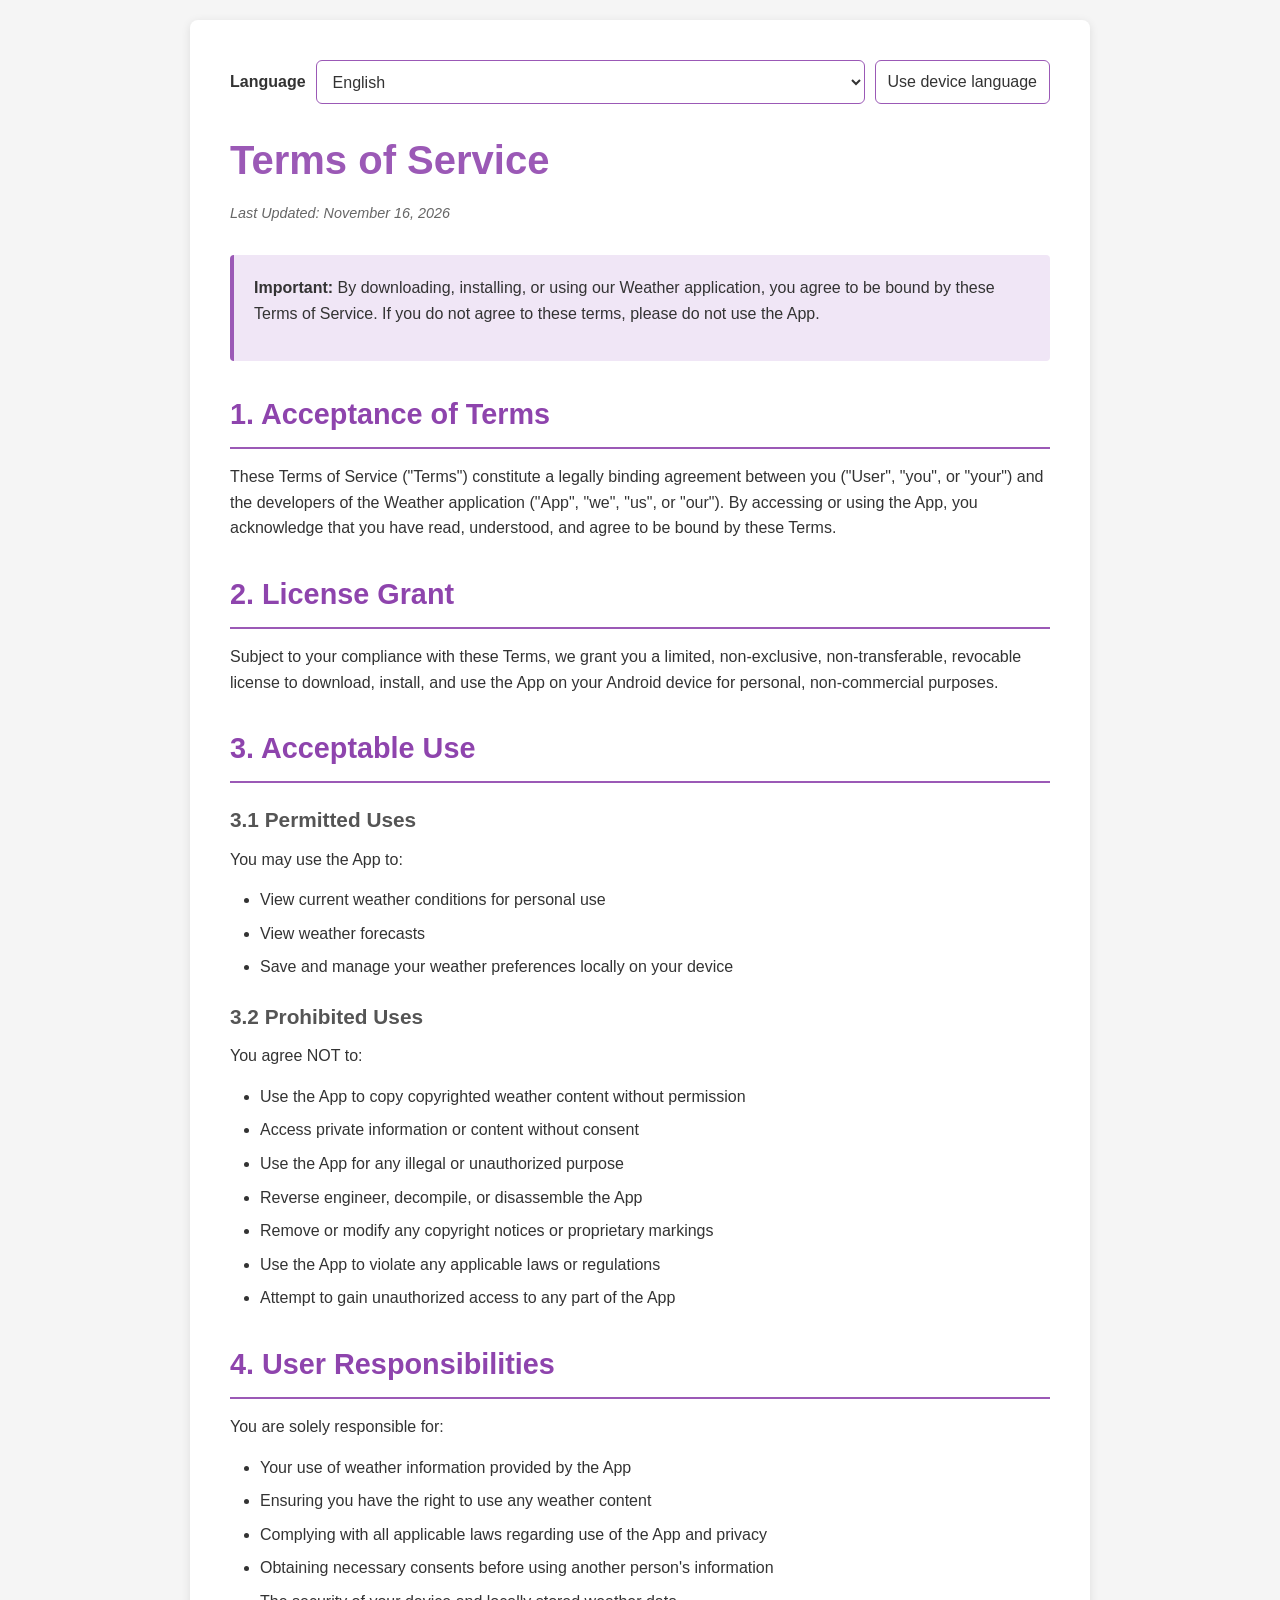
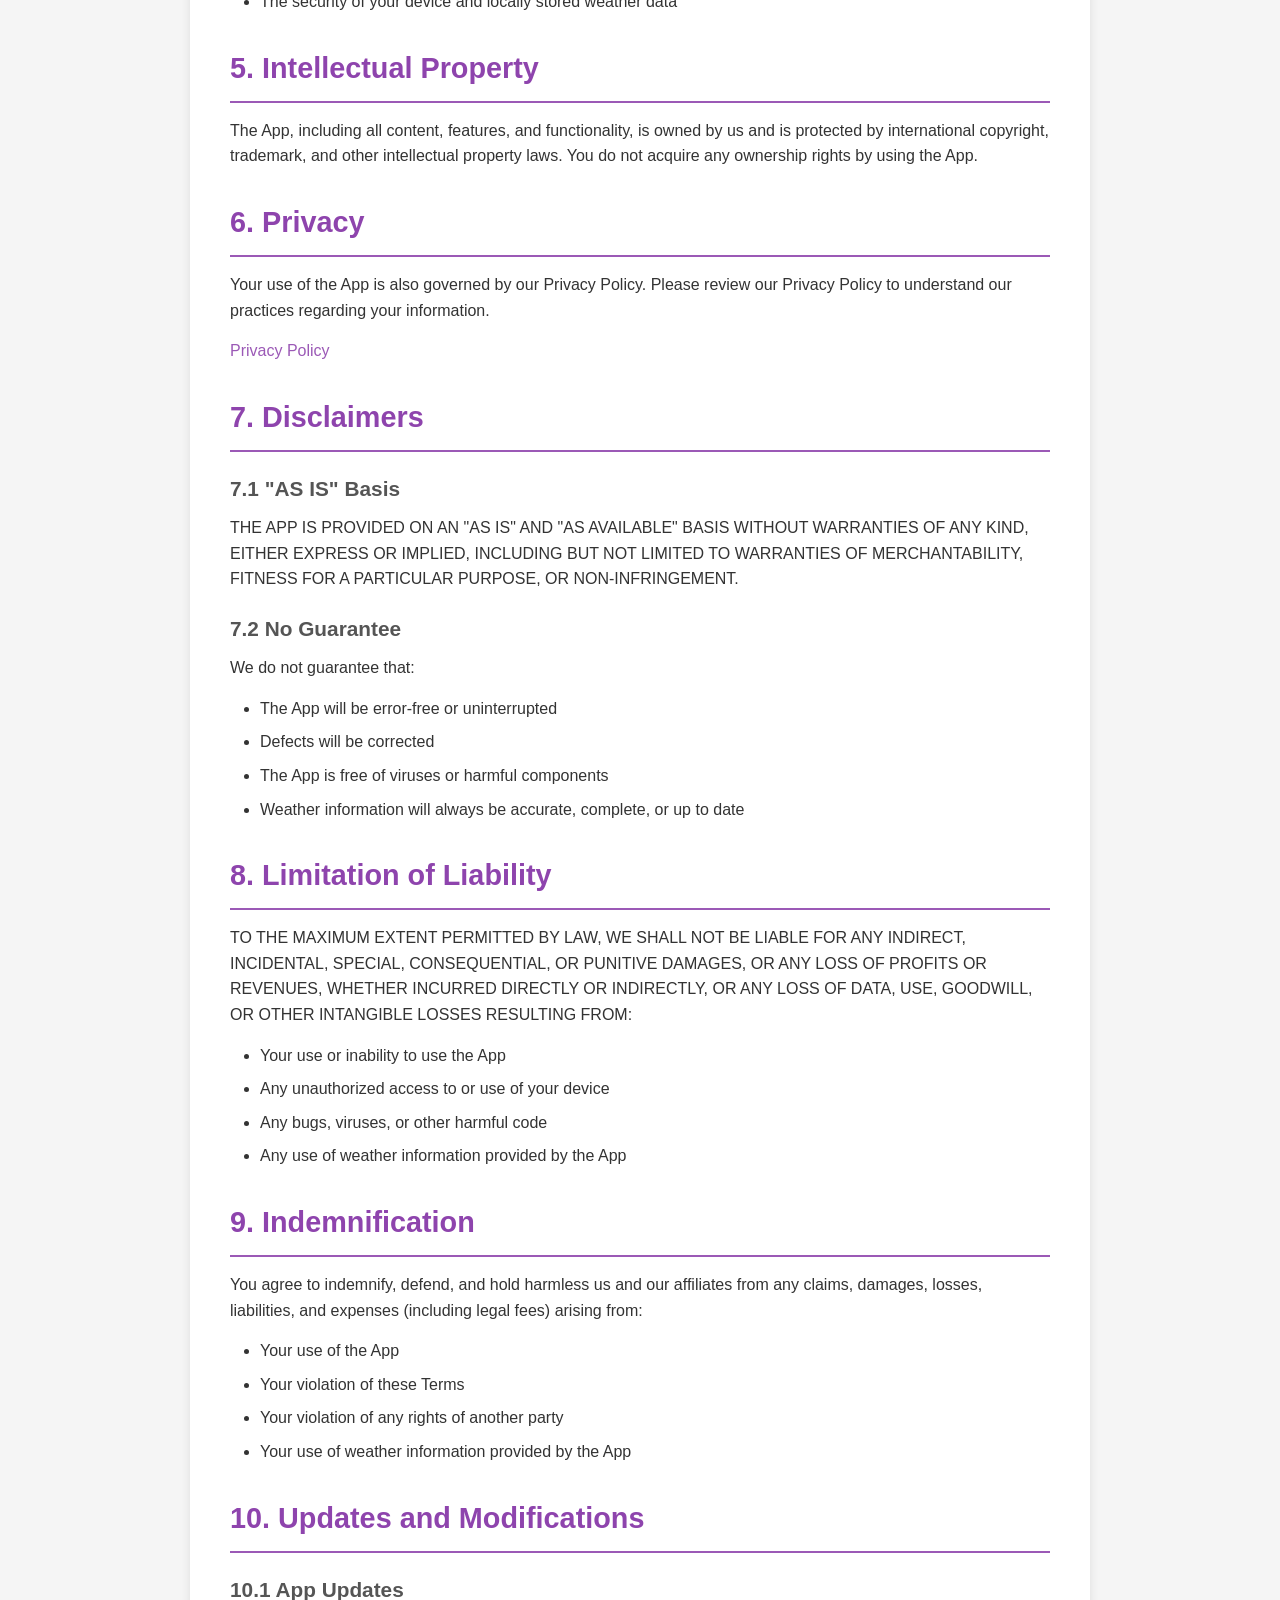
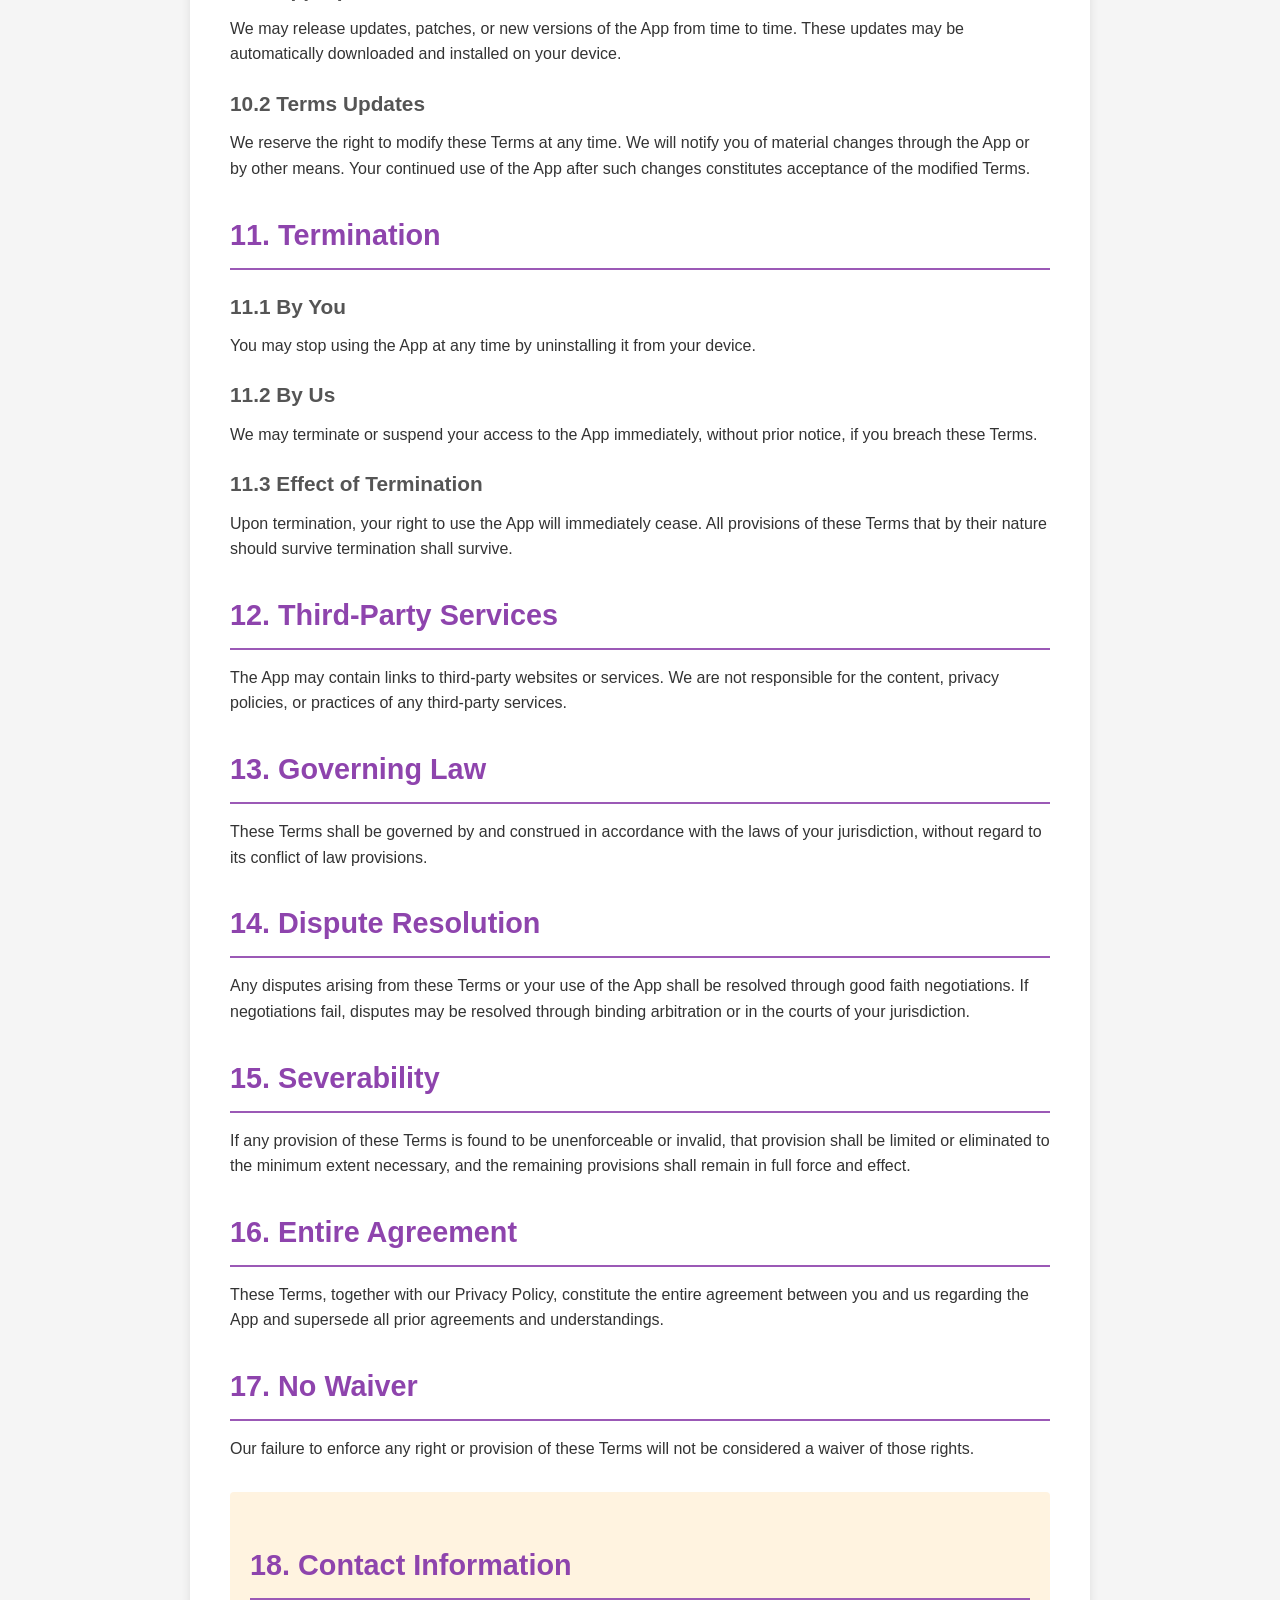
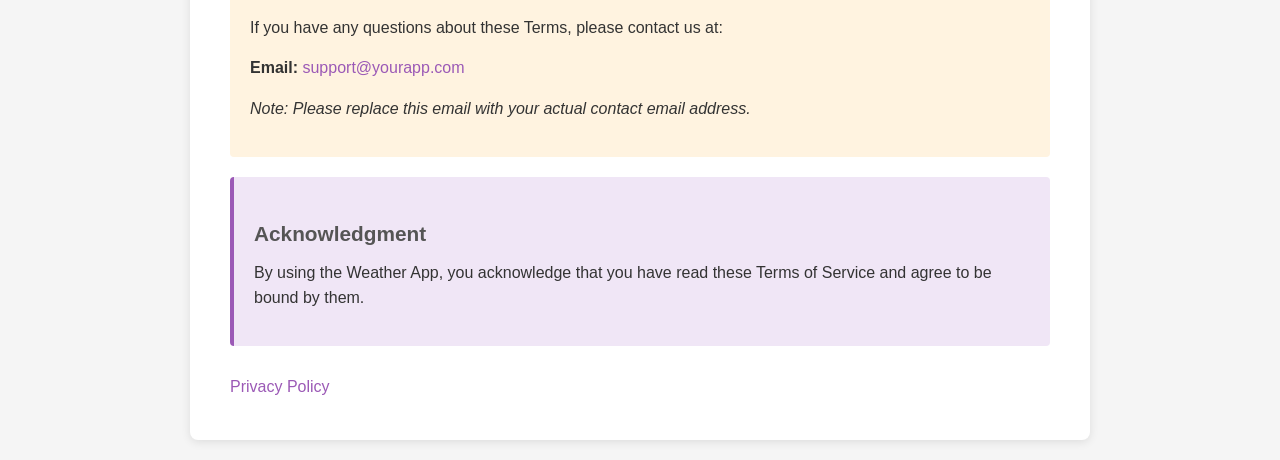
==== commit 7c241b58: "Update weather legal pages with multilingual support Cover the requested language list with complete" ====
--- a/terms-of-service.html
+++ b/terms-of-service.html
@@ -3,7 +3,9 @@
 <head>
     <meta charset="UTF-8">
     <meta name="viewport" content="width=device-width, initial-scale=1.0">
-    <title>Terms of Service - Screen Recorder App</title>
+    <title data-i18n="s_222665f4284f">Terms of Service - Weather App</title>
+    <script defer src="assets/languages.js"></script>
+    <script defer src="assets/localization.js"></script>
     <style>
         * {
             margin: 0;
@@ -110,140 +112,149 @@
             }
         }
     </style>
+    <link rel="stylesheet" href="assets/language.css">
 </head>
 <body>
     <div class="container">
-        <h1>Terms of Service</h1>
-        <p class="last-updated">Last Updated: January 2025</p>
+        <div class="language-controls" hidden>
+            <label for="language-select"><span data-i18n="s_a4fe65264ef7">Language</span></label>
+            <select id="language-select"></select>
+            <button id="language-auto" type="button"><span data-i18n="s_3fb007ba6533">Use device language</span></button>
+        </div>
+        <p id="language-status" role="status" hidden></p>
+        <h1><span data-i18n="s_4afa55bf7aec">Terms of Service</span></h1>
+        <p class="last-updated"><span data-i18n="s_722a04ede319">Last Updated: November 16, 2026</span></p>
         
         <div class="highlight-box">
-            <p><strong>Important:</strong> By downloading, installing, or using our Screen Recorder application, you agree to be bound by these Terms of Service. If you do not agree to these terms, please do not use the App.</p>
-        </div>
-        
-        <h2>1. Acceptance of Terms</h2>
-        <p>These Terms of Service ("Terms") constitute a legally binding agreement between you ("User", "you", or "your") and the developers of the Screen Recorder application ("App", "we", "us", or "our"). By accessing or using the App, you acknowledge that you have read, understood, and agree to be bound by these Terms.</p>
-        
-        <h2>2. License Grant</h2>
-        <p>Subject to your compliance with these Terms, we grant you a limited, non-exclusive, non-transferable, revocable license to download, install, and use the App on your Android device for personal, non-commercial purposes.</p>
-        
-        <h2>3. Acceptable Use</h2>
-        
-        <h3>3.1 Permitted Uses</h3>
-        <p>You may use the App to:</p>
-        <ul>
-            <li>Record your device screen for personal use</li>
-            <li>Capture screenshots</li>
-            <li>Save and manage your recordings locally on your device</li>
-        </ul>
-        
-        <h3>3.2 Prohibited Uses</h3>
-        <p>You agree NOT to:</p>
-        <ul>
-            <li>Use the App to record copyrighted content without permission</li>
-            <li>Record private conversations or content without consent</li>
-            <li>Use the App for any illegal or unauthorized purpose</li>
-            <li>Reverse engineer, decompile, or disassemble the App</li>
-            <li>Remove or modify any copyright notices or proprietary markings</li>
-            <li>Use the App to violate any applicable laws or regulations</li>
-            <li>Attempt to gain unauthorized access to any part of the App</li>
-        </ul>
-        
-        <h2>4. User Responsibilities</h2>
-        <p>You are solely responsible for:</p>
-        <ul>
-            <li>All content you record using the App</li>
-            <li>Ensuring you have the right to record any content</li>
-            <li>Complying with all applicable laws regarding recording and privacy</li>
-            <li>Obtaining necessary consents before recording others</li>
-            <li>The security of your device and recorded content</li>
-        </ul>
-        
-        <h2>5. Intellectual Property</h2>
-        <p>The App, including all content, features, and functionality, is owned by us and is protected by international copyright, trademark, and other intellectual property laws. You do not acquire any ownership rights by using the App.</p>
-        
-        <h2>6. Privacy</h2>
-        <p>Your use of the App is also governed by our <a href="privacy-policy.html">Privacy Policy</a>. Please review our Privacy Policy to understand our practices regarding your information.</p>
-        
-        <h2>7. Disclaimers</h2>
-        
-        <h3>7.1 "AS IS" Basis</h3>
-        <p>THE APP IS PROVIDED ON AN "AS IS" AND "AS AVAILABLE" BASIS WITHOUT WARRANTIES OF ANY KIND, EITHER EXPRESS OR IMPLIED, INCLUDING BUT NOT LIMITED TO WARRANTIES OF MERCHANTABILITY, FITNESS FOR A PARTICULAR PURPOSE, OR NON-INFRINGEMENT.</p>
-        
-        <h3>7.2 No Guarantee</h3>
-        <p>We do not guarantee that:</p>
-        <ul>
-            <li>The App will be error-free or uninterrupted</li>
-            <li>Defects will be corrected</li>
-            <li>The App is free of viruses or harmful components</li>
-            <li>Recordings will be of any particular quality</li>
-        </ul>
-        
-        <h2>8. Limitation of Liability</h2>
-        <p>TO THE MAXIMUM EXTENT PERMITTED BY LAW, WE SHALL NOT BE LIABLE FOR ANY INDIRECT, INCIDENTAL, SPECIAL, CONSEQUENTIAL, OR PUNITIVE DAMAGES, OR ANY LOSS OF PROFITS OR REVENUES, WHETHER INCURRED DIRECTLY OR INDIRECTLY, OR ANY LOSS OF DATA, USE, GOODWILL, OR OTHER INTANGIBLE LOSSES RESULTING FROM:</p>
-        <ul>
-            <li>Your use or inability to use the App</li>
-            <li>Any unauthorized access to or use of your device</li>
-            <li>Any bugs, viruses, or other harmful code</li>
-            <li>Any content recorded using the App</li>
-        </ul>
-        
-        <h2>9. Indemnification</h2>
-        <p>You agree to indemnify, defend, and hold harmless us and our affiliates from any claims, damages, losses, liabilities, and expenses (including legal fees) arising from:</p>
-        <ul>
-            <li>Your use of the App</li>
-            <li>Your violation of these Terms</li>
-            <li>Your violation of any rights of another party</li>
-            <li>Content you record using the App</li>
-        </ul>
-        
-        <h2>10. Updates and Modifications</h2>
-        
-        <h3>10.1 App Updates</h3>
-        <p>We may release updates, patches, or new versions of the App from time to time. These updates may be automatically downloaded and installed on your device.</p>
-        
-        <h3>10.2 Terms Updates</h3>
-        <p>We reserve the right to modify these Terms at any time. We will notify you of material changes through the App or by other means. Your continued use of the App after such changes constitutes acceptance of the modified Terms.</p>
-        
-        <h2>11. Termination</h2>
-        
-        <h3>11.1 By You</h3>
-        <p>You may stop using the App at any time by uninstalling it from your device.</p>
-        
-        <h3>11.2 By Us</h3>
-        <p>We may terminate or suspend your access to the App immediately, without prior notice, if you breach these Terms.</p>
-        
-        <h3>11.3 Effect of Termination</h3>
-        <p>Upon termination, your right to use the App will immediately cease. All provisions of these Terms that by their nature should survive termination shall survive.</p>
-        
-        <h2>12. Third-Party Services</h2>
-        <p>The App may contain links to third-party websites or services. We are not responsible for the content, privacy policies, or practices of any third-party services.</p>
-        
-        <h2>13. Governing Law</h2>
-        <p>These Terms shall be governed by and construed in accordance with the laws of your jurisdiction, without regard to its conflict of law provisions.</p>
-        
-        <h2>14. Dispute Resolution</h2>
-        <p>Any disputes arising from these Terms or your use of the App shall be resolved through good faith negotiations. If negotiations fail, disputes may be resolved through binding arbitration or in the courts of your jurisdiction.</p>
-        
-        <h2>15. Severability</h2>
-        <p>If any provision of these Terms is found to be unenforceable or invalid, that provision shall be limited or eliminated to the minimum extent necessary, and the remaining provisions shall remain in full force and effect.</p>
-        
-        <h2>16. Entire Agreement</h2>
-        <p>These Terms, together with our Privacy Policy, constitute the entire agreement between you and us regarding the App and supersede all prior agreements and understandings.</p>
-        
-        <h2>17. No Waiver</h2>
-        <p>Our failure to enforce any right or provision of these Terms will not be considered a waiver of those rights.</p>
+            <p><strong><span data-i18n="s_496d6960431c">Important:</span></strong> <span data-i18n="s_0cf5efb94e2d">By downloading, installing, or using our Weather application, you agree to be bound by these Terms of Service. If you do not agree to these terms, please do not use the App.</span></p>
+        </div>
+        
+        <h2><span data-i18n="s_5cf3cf7d3707">1. Acceptance of Terms</span></h2>
+        <p><span data-i18n="s_ba4171de7e4b">These Terms of Service ("Terms") constitute a legally binding agreement between you ("User", "you", or "your") and the developers of the Weather application ("App", "we", "us", or "our"). By accessing or using the App, you acknowledge that you have read, understood, and agree to be bound by these Terms.</span></p>
+        
+        <h2><span data-i18n="s_3f96dfb47631">2. License Grant</span></h2>
+        <p><span data-i18n="s_dd40d4a3688a">Subject to your compliance with these Terms, we grant you a limited, non-exclusive, non-transferable, revocable license to download, install, and use the App on your Android device for personal, non-commercial purposes.</span></p>
+        
+        <h2><span data-i18n="s_1181e01e2c17">3. Acceptable Use</span></h2>
+        
+        <h3><span data-i18n="s_cf4d7835fd75">3.1 Permitted Uses</span></h3>
+        <p><span data-i18n="s_412adb3b6c5e">You may use the App to:</span></p>
+        <ul>
+            <li><span data-i18n="s_3c5d92cc34b8">View current weather conditions for personal use</span></li>
+            <li><span data-i18n="s_f6eb9f92b1c3">View weather forecasts</span></li>
+            <li><span data-i18n="s_e726db69ecb1">Save and manage your weather preferences locally on your device</span></li>
+        </ul>
+        
+        <h3><span data-i18n="s_7e9f1237abba">3.2 Prohibited Uses</span></h3>
+        <p><span data-i18n="s_0311e86adaa5">You agree NOT to:</span></p>
+        <ul>
+            <li><span data-i18n="s_48bdb432a91d">Use the App to copy copyrighted weather content without permission</span></li>
+            <li><span data-i18n="s_7be81a883e7f">Access private information or content without consent</span></li>
+            <li><span data-i18n="s_9289895d829e">Use the App for any illegal or unauthorized purpose</span></li>
+            <li><span data-i18n="s_795b2e066ace">Reverse engineer, decompile, or disassemble the App</span></li>
+            <li><span data-i18n="s_cfb1f0075843">Remove or modify any copyright notices or proprietary markings</span></li>
+            <li><span data-i18n="s_d58f6c4b085e">Use the App to violate any applicable laws or regulations</span></li>
+            <li><span data-i18n="s_173e787f34c2">Attempt to gain unauthorized access to any part of the App</span></li>
+        </ul>
+        
+        <h2><span data-i18n="s_4a9503ea4cde">4. User Responsibilities</span></h2>
+        <p><span data-i18n="s_5ef181be930d">You are solely responsible for:</span></p>
+        <ul>
+            <li><span data-i18n="s_dbf5a30e9d99">Your use of weather information provided by the App</span></li>
+            <li><span data-i18n="s_550abe386490">Ensuring you have the right to use any weather content</span></li>
+            <li><span data-i18n="s_878183e06688">Complying with all applicable laws regarding use of the App and privacy</span></li>
+            <li><span data-i18n="s_fb46bfce13f6">Obtaining necessary consents before using another person's information</span></li>
+            <li><span data-i18n="s_35d94fddb315">The security of your device and locally stored weather data</span></li>
+        </ul>
+        
+        <h2><span data-i18n="s_1f978f263a8c">5. Intellectual Property</span></h2>
+        <p><span data-i18n="s_17f134e90ff0">The App, including all content, features, and functionality, is owned by us and is protected by international copyright, trademark, and other intellectual property laws. You do not acquire any ownership rights by using the App.</span></p>
+        
+        <h2><span data-i18n="s_470ecaff5350">6. Privacy</span></h2>
+        <p><span data-i18n="s_695e4ca4c061">Your use of the App is also governed by our Privacy Policy. Please review our Privacy Policy to understand our practices regarding your information.</span></p>
+        <p><a href="privacy-policy.html"><span data-i18n="s_506ff3946215">Privacy Policy</span></a></p>
+        
+        <h2><span data-i18n="s_a771ed4bb92f">7. Disclaimers</span></h2>
+        
+        <h3><span data-i18n="s_6e643e4e08e7">7.1 "AS IS" Basis</span></h3>
+        <p><span data-i18n="s_8f762b89b9cf">THE APP IS PROVIDED ON AN "AS IS" AND "AS AVAILABLE" BASIS WITHOUT WARRANTIES OF ANY KIND, EITHER EXPRESS OR IMPLIED, INCLUDING BUT NOT LIMITED TO WARRANTIES OF MERCHANTABILITY, FITNESS FOR A PARTICULAR PURPOSE, OR NON-INFRINGEMENT.</span></p>
+        
+        <h3><span data-i18n="s_f1d16c2d17e7">7.2 No Guarantee</span></h3>
+        <p><span data-i18n="s_1b00e55f1d47">We do not guarantee that:</span></p>
+        <ul>
+            <li><span data-i18n="s_441657f7aaf6">The App will be error-free or uninterrupted</span></li>
+            <li><span data-i18n="s_fd5c326be07c">Defects will be corrected</span></li>
+            <li><span data-i18n="s_2e24ef83759d">The App is free of viruses or harmful components</span></li>
+            <li><span data-i18n="s_3efdf52b17bf">Weather information will always be accurate, complete, or up to date</span></li>
+        </ul>
+        
+        <h2><span data-i18n="s_a5eac72e9691">8. Limitation of Liability</span></h2>
+        <p><span data-i18n="s_8100e7b5ee0e">TO THE MAXIMUM EXTENT PERMITTED BY LAW, WE SHALL NOT BE LIABLE FOR ANY INDIRECT, INCIDENTAL, SPECIAL, CONSEQUENTIAL, OR PUNITIVE DAMAGES, OR ANY LOSS OF PROFITS OR REVENUES, WHETHER INCURRED DIRECTLY OR INDIRECTLY, OR ANY LOSS OF DATA, USE, GOODWILL, OR OTHER INTANGIBLE LOSSES RESULTING FROM:</span></p>
+        <ul>
+            <li><span data-i18n="s_9539a465a355">Your use or inability to use the App</span></li>
+            <li><span data-i18n="s_4ad93dd73dd2">Any unauthorized access to or use of your device</span></li>
+            <li><span data-i18n="s_b4c858b33e1e">Any bugs, viruses, or other harmful code</span></li>
+            <li><span data-i18n="s_18339fb2d3fe">Any use of weather information provided by the App</span></li>
+        </ul>
+        
+        <h2><span data-i18n="s_97d65eb3ba7f">9. Indemnification</span></h2>
+        <p><span data-i18n="s_d30ed51fa804">You agree to indemnify, defend, and hold harmless us and our affiliates from any claims, damages, losses, liabilities, and expenses (including legal fees) arising from:</span></p>
+        <ul>
+            <li><span data-i18n="s_644bb1662de5">Your use of the App</span></li>
+            <li><span data-i18n="s_c730e99ce42b">Your violation of these Terms</span></li>
+            <li><span data-i18n="s_a7cff4e583fc">Your violation of any rights of another party</span></li>
+            <li><span data-i18n="s_dbf5a30e9d99">Your use of weather information provided by the App</span></li>
+        </ul>
+        
+        <h2><span data-i18n="s_ed3efdf1c965">10. Updates and Modifications</span></h2>
+        
+        <h3><span data-i18n="s_5e6dd32f4940">10.1 App Updates</span></h3>
+        <p><span data-i18n="s_af429c6f2961">We may release updates, patches, or new versions of the App from time to time. These updates may be automatically downloaded and installed on your device.</span></p>
+        
+        <h3><span data-i18n="s_d87d35d30350">10.2 Terms Updates</span></h3>
+        <p><span data-i18n="s_1d7b45d4fb23">We reserve the right to modify these Terms at any time. We will notify you of material changes through the App or by other means. Your continued use of the App after such changes constitutes acceptance of the modified Terms.</span></p>
+        
+        <h2><span data-i18n="s_b0d740521734">11. Termination</span></h2>
+        
+        <h3><span data-i18n="s_f80d9f561623">11.1 By You</span></h3>
+        <p><span data-i18n="s_b75f99e029ff">You may stop using the App at any time by uninstalling it from your device.</span></p>
+        
+        <h3><span data-i18n="s_be1a1ecb6826">11.2 By Us</span></h3>
+        <p><span data-i18n="s_1d1f91fe6574">We may terminate or suspend your access to the App immediately, without prior notice, if you breach these Terms.</span></p>
+        
+        <h3><span data-i18n="s_f4b384b988a9">11.3 Effect of Termination</span></h3>
+        <p><span data-i18n="s_f8536b9bf233">Upon termination, your right to use the App will immediately cease. All provisions of these Terms that by their nature should survive termination shall survive.</span></p>
+        
+        <h2><span data-i18n="s_d469be6657e6">12. Third-Party Services</span></h2>
+        <p><span data-i18n="s_b5f076b77b3e">The App may contain links to third-party websites or services. We are not responsible for the content, privacy policies, or practices of any third-party services.</span></p>
+        
+        <h2><span data-i18n="s_60602b5e780a">13. Governing Law</span></h2>
+        <p><span data-i18n="s_458c1a56eb65">These Terms shall be governed by and construed in accordance with the laws of your jurisdiction, without regard to its conflict of law provisions.</span></p>
+        
+        <h2><span data-i18n="s_59b8144ea273">14. Dispute Resolution</span></h2>
+        <p><span data-i18n="s_22cf5ec7a9b5">Any disputes arising from these Terms or your use of the App shall be resolved through good faith negotiations. If negotiations fail, disputes may be resolved through binding arbitration or in the courts of your jurisdiction.</span></p>
+        
+        <h2><span data-i18n="s_13f7de91d4f6">15. Severability</span></h2>
+        <p><span data-i18n="s_327f36594d5d">If any provision of these Terms is found to be unenforceable or invalid, that provision shall be limited or eliminated to the minimum extent necessary, and the remaining provisions shall remain in full force and effect.</span></p>
+        
+        <h2><span data-i18n="s_bd73e256b417">16. Entire Agreement</span></h2>
+        <p><span data-i18n="s_1caded55822a">These Terms, together with our Privacy Policy, constitute the entire agreement between you and us regarding the App and supersede all prior agreements and understandings.</span></p>
+        
+        <h2><span data-i18n="s_61c50f7e5a35">17. No Waiver</span></h2>
+        <p><span data-i18n="s_26d0d9b0faf4">Our failure to enforce any right or provision of these Terms will not be considered a waiver of those rights.</span></p>
         
         <div class="contact-info">
-            <h2>18. Contact Information</h2>
-            <p>If you have any questions about these Terms, please contact us at:</p>
-            <p><strong>Email:</strong> <a href="mailto:support@yourapp.com">support@yourapp.com</a></p>
-            <p><em>Note: Please replace this email with your actual contact email address.</em></p>
+            <h2><span data-i18n="s_c295d8693065">18. Contact Information</span></h2>
+            <p><span data-i18n="s_b2cc375e8d6b">If you have any questions about these Terms, please contact us at:</span></p>
+            <p><strong><span data-i18n="s_17507dcf8457">Email:</span></strong> <a href="mailto:support@yourapp.com">support@yourapp.com</a></p>
+            <p><em><span data-i18n="s_ae3d8e9d2532">Note: Please replace this email with your actual contact email address.</span></em></p>
         </div>
         
         <div class="highlight-box">
-            <h3>Acknowledgment</h3>
-            <p>By using the Screen Recorder App, you acknowledge that you have read these Terms of Service and agree to be bound by them.</p>
-        </div>
+            <h3><span data-i18n="s_791552fd3a59">Acknowledgment</span></h3>
+            <p><span data-i18n="s_af7638abad94">By using the Weather App, you acknowledge that you have read these Terms of Service and agree to be bound by them.</span></p>
+        </div>
+        <nav class="legal-navigation"><a href="privacy-policy.html"><span data-i18n="s_506ff3946215">Privacy Policy</span></a></nav>
     </div>
 </body>
 </html>
--- a/assets/language.css
+++ b/assets/language.css
@@ -0,0 +1,35 @@
+[hidden] { display: none !important; }
+.language-controls {
+    display: flex;
+    flex-wrap: wrap;
+    align-items: center;
+    gap: 10px;
+    margin-block-end: 24px;
+}
+.language-controls label { font-weight: 600; }
+.language-controls select,
+.language-controls button {
+    max-width: 100%;
+    min-height: 44px;
+    padding: 8px 12px;
+    border: 1px solid #9b59b6;
+    border-radius: 6px;
+    background: #fff;
+    color: #333;
+    font: inherit;
+}
+.language-controls select { min-width: 160px; flex: 1; }
+.language-controls button { cursor: pointer; }
+:focus-visible { outline: 3px solid #663087; outline-offset: 3px; }
+.legal-navigation { margin-block-start: 28px; }
+.highlight-box {
+    border-left: none;
+    border-inline-start: 4px solid #9b59b6;
+}
+ul, ol { margin-left: 0; margin-inline-start: 30px; }
+p { text-align: start; overflow-wrap: anywhere; }
+h1, h2, h3 { overflow-wrap: anywhere; }
+@media (max-width: 480px) {
+    .language-controls { align-items: stretch; flex-direction: column; }
+    body { padding: 12px; }
+}
